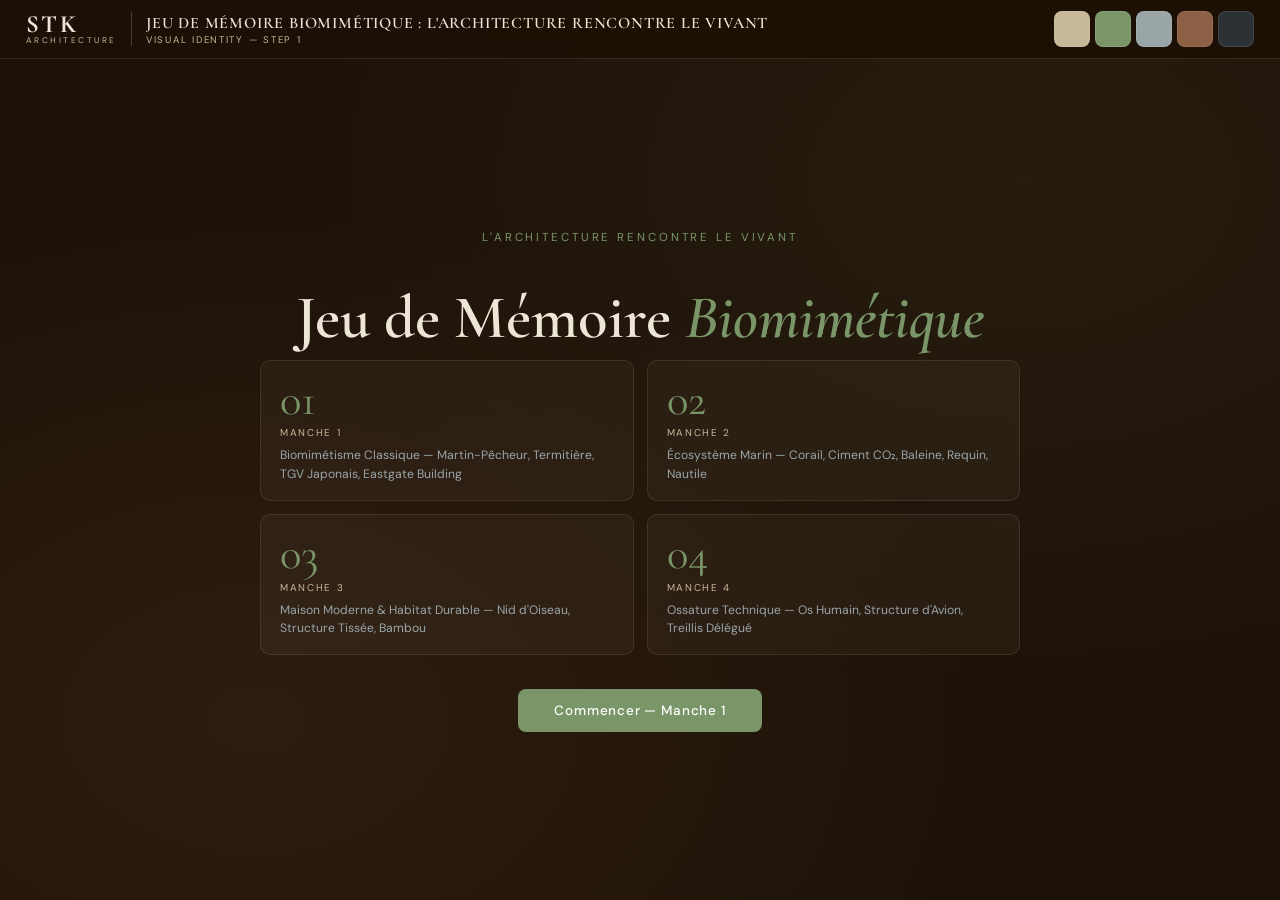
==== index.html @ 5d9cc9ec "premier visuel code du jeu" ====
<!DOCTYPE html>
<html lang="fr">
<head>
<meta charset="UTF-8">
<meta name="viewport" content="width=device-width, initial-scale=1.0">
<title>STK Architecture – Jeu de Mémoire Biomimétique</title>
<link rel="stylesheet" href="stk-style.css">
<style>
  body { display: flex; flex-direction: column; }
  #screen-home { display: flex; flex-direction: column; min-height: 100vh; align-items: center; justify-content: center; padding: 48px 24px; position: relative; background: radial-gradient(ellipse at 20% 80%, rgba(139,96,68,.14) 0%, transparent 50%), radial-gradient(ellipse at 80% 20%, rgba(122,150,104,.08) 0%, transparent 50%), #1E1208; }
  .home-content { position: relative; z-index: 1; max-width: 760px; width: 100%; text-align: center; }
  .home-content h1 { font-family: var(--font-title); font-size: clamp(2.4rem,5vw,3.8rem); font-weight: 600; color: var(--cream); line-height: 1.1; margin-bottom: 8px; }
  .home-content h1 em { color: var(--vert-mousse); font-style: italic; }
  .home-sub { font-size: .72rem; letter-spacing: .25em; text-transform: uppercase; color: var(--vert-mousse); margin-bottom: 40px; }
  .rounds-grid { display: grid; grid-template-columns: 1fr 1fr; gap: 13px; margin-bottom: 34px; text-align: left; }
  .round-card { background: rgba(200,184,154,.05); border: 1px solid rgba(200,184,154,.13); border-radius: 10px; padding: 17px 19px; cursor: pointer; transition: all .3s ease; text-decoration: none; display: block; }
  .round-card:hover { background: rgba(122,150,104,.1); border-color: rgba(122,150,104,.38); transform: translateY(-3px); box-shadow: 0 12px 32px rgba(0,0,0,.3); }
  .rc-num { font-family: var(--font-title); font-size: 2.8rem; color: var(--vert-mousse); line-height: 1; }
  .rc-title { font-size: .62rem; letter-spacing: .17em; text-transform: uppercase; color: var(--sable); margin: 4px 0 7px; }
  .rc-sub { font-size: .76rem; color: var(--gris-pierre); line-height: 1.5; }
  .home-actions { display: flex; gap: 11px; justify-content: center; flex-wrap: wrap; }
  @media(max-width:640px){ .rounds-grid{ grid-template-columns:1fr; } }
</style>
</head>
<body>

<div id="screen-home">
  <div class="game-header" style="position:fixed;top:0;left:0;right:0;">
    <div class="stk-logo">STK<span class="logo-sub">Architecture</span></div>
    <div class="logo-divider"></div>
    <div class="header-center">
      <div class="header-main-title">JEU DE MÉMOIRE BIOMIMÉTIQUE : L'ARCHITECTURE RENCONTRE LE VIVANT</div>
      <div class="header-sub-title">Visual Identity — Step 1</div>
    </div>
    <div class="header-right">
      <div class="palette-swatches">
        <div class="swatch" style="background:#C8B89A" title="Sable STK"></div>
        <div class="swatch" style="background:#7A9668" title="Vert Mousse"></div>
        <div class="swatch" style="background:#9AA5A8" title="Gris Pierre"></div>
        <div class="swatch" style="background:#8B6044" title="Terre d'Ombre"></div>
        <div class="swatch" style="background:#2C3135" title="Anthracite Profond"></div>
      </div>
    </div>
  </div>

  <div class="home-content" style="margin-top:62px;">
    <p class="home-sub">L'architecture rencontre le vivant</p>
    <h1>Jeu de Mémoire <em>Biomimétique</em></h1>

    <div class="rounds-grid">
      <a class="round-card" href="manche1.html">
        <div class="rc-num">01</div>
        <div class="rc-title">Manche 1</div>
        <div class="rc-sub">Biomimétisme Classique — Martin-Pêcheur, Termitière, TGV Japonais, Eastgate Building</div>
      </a>
      <a class="round-card" href="manche2.html">
        <div class="rc-num">02</div>
        <div class="rc-title">Manche 2</div>
        <div class="rc-sub">Écosystème Marin — Corail, Ciment CO₂, Baleine, Requin, Nautile</div>
      </a>
      <a class="round-card" href="manche3.html">
        <div class="rc-num">03</div>
        <div class="rc-title">Manche 3</div>
        <div class="rc-sub">Maison Moderne & Habitat Durable — Nid d'Oiseau, Structure Tissée, Bambou</div>
      </a>
      <a class="round-card" href="manche4.html">
        <div class="rc-num">04</div>
        <div class="rc-title">Manche 4</div>
        <div class="rc-sub">Ossature Technique — Os Humain, Structure d'Avion, Treillis Délégué</div>
      </a>
    </div>

    <div class="home-actions">
      <a href="manche1.html" class="btn-primary" style="text-decoration:none;">Commencer — Manche 1</a>
    </div>
  </div>
</div>

</body>
</html>
---- stk-style.css ----
/* ══════════════════════════════════════════════
   STK ARCHITECTURE — JEU DE MÉMOIRE BIOMIMÉTIQUE
   CSS partagé — toutes les manches
══════════════════════════════════════════════ */

@import url('https://fonts.googleapis.com/css2?family=Cormorant+Garamond:ital,wght@0,400;0,600;0,700;1,400&family=DM+Sans:wght@300;400;500;600&display=swap');

:root {
  --sable:       #C8B89A;
  --vert-mousse: #7A9668;
  --gris-pierre: #9AA5A8;
  --terre:       #8B6044;
  --anthracite:  #2C3135;
  --cream:       #EDE6D8;
  --font-title:  'Cormorant Garamond', serif;
  --font-body:   'DM Sans', sans-serif;
}

*, *::before, *::after { box-sizing: border-box; margin: 0; padding: 0; }
html { height: 100%; }
body { font-family: var(--font-body); min-height: 100vh; overflow-x: hidden; background: #1E1208; }

/* ── HEADER ── */
.game-header {
  display: flex; align-items: center; justify-content: space-between;
  padding: 11px 26px;
  background: rgba(28,16,6,.94);
  border-bottom: 1px solid rgba(200,184,154,.16);
  position: sticky; top: 0; z-index: 200;
  backdrop-filter: blur(8px);
  gap: 14px;
}
.stk-logo { font-family: var(--font-title); font-size: 1.55rem; font-weight: 700; letter-spacing: .1em; color: var(--cream); line-height: 1; flex-shrink: 0; }
.stk-logo .logo-sub { font-size: .52rem; font-family: var(--font-body); letter-spacing: .3em; color: var(--sable); font-weight: 400; display: block; text-transform: uppercase; }
.logo-divider { width: 1px; height: 34px; background: rgba(200,184,154,.28); flex-shrink: 0; }
.header-center { flex: 1; min-width: 0; }
.header-main-title { font-family: var(--font-title); font-size: 1rem; font-weight: 600; color: var(--cream); letter-spacing: .05em; white-space: nowrap; overflow: hidden; text-overflow: ellipsis; }
.header-sub-title { font-size: .6rem; letter-spacing: .18em; text-transform: uppercase; color: var(--sable); }
.header-right { display: flex; align-items: center; gap: 18px; flex-shrink: 0; }
.vi-label { font-size: .6rem; letter-spacing: .2em; text-transform: uppercase; color: rgba(200,184,154,.45); }
.round-badge { font-family: var(--font-title); font-size: 2.1rem; font-weight: 700; color: var(--vert-mousse); line-height: 1; text-align: center; }
.round-badge .rb-label { display: block; font-family: var(--font-body); font-size: .52rem; letter-spacing: .2em; text-transform: uppercase; color: var(--gris-pierre); font-weight: 400; }
.palette-swatches { display: flex; gap: 5px; align-items: center; }
.swatch { width: 36px; height: 36px; border-radius: 8px; border: 1px solid rgba(255,255,255,.1); flex-shrink: 0; }
.swatch.round { border-radius: 50%; }

/* ── GAME LAYOUT ── */
.game-body { flex: 1; display: flex; overflow: hidden; position: relative; min-height: calc(100vh - 62px); }

/* ── MAIN BOARD ── */
.main-board { flex: 1; position: relative; overflow: hidden; display: flex; flex-direction: column; }

/* Wood surfaces */
.wood-surface { position: absolute; inset: 0; z-index: 0; }

.wood-surface.r1 {
  background:
    repeating-linear-gradient(91deg, transparent 0, rgba(140,90,30,.055) 1px, transparent 2px, transparent 22px),
    repeating-linear-gradient(89deg, transparent 0, rgba(90,55,15,.075) 1px, transparent 2px, transparent 40px),
    linear-gradient(158deg, #D4AA65 0%, #A87835 25%, #C09848 55%, #926430 80%, #B88840 100%);
}
.wood-surface.r2 {
  background:
    repeating-linear-gradient(91deg, transparent 0, rgba(160,120,55,.05) 1px, transparent 2px, transparent 24px),
    repeating-linear-gradient(89deg, transparent 0, rgba(120,80,30,.06) 1px, transparent 2px, transparent 42px),
    linear-gradient(158deg, #DDB870 0%, #B08840 25%, #CCA855 55%, #A07A35 80%, #C09848 100%);
}
.wood-surface.r3 {
  background:
    repeating-linear-gradient(91deg, transparent 0, rgba(130,85,30,.06) 1px, transparent 2px, transparent 20px),
    repeating-linear-gradient(89deg, transparent 0, rgba(95,58,18,.08) 1px, transparent 2px, transparent 38px),
    linear-gradient(158deg, #C49050 0%, #985E2C 25%, #B07D3C 55%, #885820 80%, #A87535 100%);
}
.wood-surface.r4 {
  background:
    repeating-linear-gradient(91deg, transparent 0, rgba(150,110,45,.055) 1px, transparent 2px, transparent 22px),
    repeating-linear-gradient(89deg, transparent 0, rgba(100,65,20,.07) 1px, transparent 2px, transparent 40px),
    linear-gradient(158deg, #CCAA60 0%, #A58035 25%, #BA9545 55%, #957830 80%, #B09040 100%);
}

/* SVG engraving overlay */
.engraving-layer { position: absolute; inset: 0; z-index: 1; pointer-events: none; }
.engraving-layer svg { width: 100%; height: 100%; }

/* Board content */
.board-content { position: relative; z-index: 2; flex: 1; display: flex; flex-direction: column; padding: 18px 22px 22px; gap: 14px; }

/* Info bar */
.board-info-bar { display: flex; align-items: center; gap: 12px; flex-wrap: wrap; }
.board-round-tag { background: rgba(28,16,6,.65); border: 1px solid rgba(200,184,154,.22); border-radius: 5px; padding: 5px 11px; font-family: var(--font-title); font-size: .92rem; color: var(--cream); font-weight: 600; white-space: nowrap; }
.board-step-tag { background: rgba(122,150,104,.22); border: 1px solid rgba(122,150,104,.38); border-radius: 4px; padding: 3px 9px; font-size: .58rem; letter-spacing: .14em; text-transform: uppercase; color: var(--vert-mousse); }
.board-manche-title { font-size: .65rem; letter-spacing: .12em; text-transform: uppercase; color: rgba(28,16,6,.65); flex: 1; font-weight: 600; }
.board-progress { display: flex; align-items: center; gap: 7px; }
.prog-dot { width: 9px; height: 9px; border-radius: 50%; background: rgba(28,16,6,.2); border: 1px solid rgba(28,16,6,.15); transition: all .35s; }
.prog-dot.done   { background: var(--vert-mousse); border-color: var(--vert-mousse); }
.prog-dot.active { background: var(--cream); border-color: var(--cream); box-shadow: 0 0 6px rgba(237,230,216,.6); }
.timer-wrap { display: flex; align-items: center; gap: 7px; }
.timer-track { width: 88px; height: 3px; background: rgba(28,16,6,.2); border-radius: 2px; overflow: hidden; }
.timer-fill { height: 100%; background: var(--vert-mousse); border-radius: 2px; transition: width 1s linear, background .5s; }
.timer-text { font-size: .68rem; color: rgba(28,16,6,.6); min-width: 28px; text-align: right; font-weight: 500; }

/* Cards area */
.cards-area { flex: 1; display: flex; align-items: center; justify-content: center; position: relative; }

/* Connexion label */
.connexion-label {
  position: absolute; bottom: 12px; left: 50%; transform: translateX(-50%);
  font-size: .62rem; letter-spacing: .12em; text-transform: uppercase;
  color: rgba(28,16,6,.75); background: rgba(200,184,154,.55);
  border-radius: 10px; padding: 4px 12px;
  pointer-events: none; z-index: 20; white-space: nowrap;
  display: none;
}
.connexion-label.show { display: block; animation: labelPop .45s ease; }
@keyframes labelPop { from { transform: translateX(-50%) scale(.8) translateY(6px); opacity:0; } to { transform: translateX(-50%) scale(1) translateY(0); opacity:1; } }

/* Blossom */
.blossom-overlay { position: absolute; inset: 0; display: none; align-items: center; justify-content: center; pointer-events: none; z-index: 50; }
.blossom-overlay.show { display: flex; }
.blossom-burst { font-size: 3.5rem; animation: blossomBurst .9s ease-out forwards; filter: drop-shadow(0 0 14px rgba(242,167,195,.85)); }
@keyframes blossomBurst {
  0%   { transform: scale(0) rotate(-22deg); opacity: 0; }
  55%  { transform: scale(1.4) rotate(7deg); opacity: 1; }
  100% { transform: scale(0.8) rotate(0deg); opacity: 0; }
}

.branch-flower {
  position: absolute;
  font-size: 2.2rem;
  animation: flowerBloom 1.2s ease-out forwards;
  filter: drop-shadow(0 2px 8px rgba(242,167,195,.6));
  z-index: 4;
  pointer-events: none;
}
@keyframes flowerBloom {
  0%   { transform: scale(0) rotate(-45deg); opacity: 0; }
  50%  { transform: scale(1.3) rotate(5deg); opacity: 1; }
  100% { transform: scale(1) rotate(0deg); opacity: 1; }
}

/* ── CARDS GRID ── */
.cards-grid { display: grid; gap: 14px; position: relative; z-index: 5; }
.cards-grid.layout-r1 { display: block; position: absolute; inset: 0; max-width: none; width: 100%; }
.cards-grid.layout-r2 { grid-template-columns: repeat(4, 1fr); max-width: 620px; width: 100%; }
.cards-grid.layout-r3 { grid-template-columns: repeat(5, 1fr); max-width: 700px; width: 100%; }
.cards-grid.layout-r4 { grid-template-columns: repeat(5, 1fr); max-width: 700px; width: 100%; }

/* ── CARD BASE ── */
.card { cursor: pointer; position: relative; transition: transform .15s ease; }
.card:hover:not(.matched):not(.locked-card) { transform: scale(1.06); z-index: 10; }
.card.locked-card { pointer-events: none; }

.card.always-visible { display: flex; align-items: center; justify-content: center; }
.card.always-visible .card-front {
  position: relative; inset: auto;
  width: 100%; height: 100%;
  transform: none; backface-visibility: visible;
  display: flex; align-items: center; justify-content: center;
}
.card.selected .card-front {
  border-color: var(--terre) !important;
  box-shadow: 0 0 0 3px var(--terre), 0 8px 28px rgba(139,96,68,.5) !important;
  transform: scale(1.08);
}

/* ── MANCHE 1 : rectangles ── */
.card.style-r1 { height: 108px; width: 140px; perspective: 900px; position: absolute; }

.layout-r1 .card.style-r1:nth-child(1) { top: 12%; left: 10%; }
.layout-r1 .card.style-r1:nth-child(2) { top: 10%; left: 42%; }
.layout-r1 .card.style-r1:nth-child(3) { top: 12%; right: 10%; }
.layout-r1 .card.style-r1:nth-child(4) { top: 36%; left: 8%; }
.layout-r1 .card.style-r1:nth-child(5) { top: 40%; left: 40%; }
.layout-r1 .card.style-r1:nth-child(6) { top: 38%; right: 8%; }
.layout-r1 .card.style-r1:nth-child(7) { top: 62%; left: 12%; }
.layout-r1 .card.style-r1:nth-child(8) { top: 64%; right: 12%; }

.card.style-r1 .card-back {
  border-radius: 14px;
  background: radial-gradient(ellipse at 38% 32%, #E8D5A8 0%, #C8A058 38%, #9A7230 68%, #6E4E18 100%);
  border: 1px solid rgba(210,170,90,.35);
  box-shadow: inset 0 1px 4px rgba(255,225,140,.3), inset 0 -2px 6px rgba(0,0,0,.22), 0 4px 18px rgba(0,0,0,.38);
}
.card.style-r1 .card-front {
  border-radius: 14px;
  background: linear-gradient(148deg, #EDE6D8, #E2D8C5);
  border: 1.5px solid rgba(200,184,154,.55);
  flex-direction: column; gap: 5px; padding: 10px 8px;
  box-shadow: 0 6px 22px rgba(0,0,0,.42);
  width: 100%; height: 100%; position: relative; transform: none; backface-visibility: visible;
}

/* ── MANCHES 2,3,4 : galets ronds ── */
.card.style-r2, .card.style-r3, .card.style-r4 { aspect-ratio: 1; perspective: 750px; }

.card.style-r2 .card-back {
  border-radius: 50%;
  background: radial-gradient(ellipse at 36% 30%, #E8E0D0 0%, #C5BDA8 38%, #9E968A 68%, #706862 100%);
  border: 1px solid rgba(215,205,185,.25);
  box-shadow: inset 0 2px 7px rgba(255,250,240,.42), inset 2px 1px 4px rgba(255,250,240,.2), inset -2px -3px 9px rgba(0,0,0,.28), 0 5px 20px rgba(0,0,0,.42);
}
.card.style-r2 .card-front {
  border-radius: 50%;
  background: radial-gradient(ellipse at 40% 35%, #E8E2D2, #D2C8B5 50%, #B8B0A2);
  border: 2px solid rgba(200,192,172,.45);
  flex-direction: column; gap: 3px;
  box-shadow: 0 5px 22px rgba(0,0,0,.42);
  width: 100%; height: 100%; position: relative; transform: none; backface-visibility: visible;
}

.card.style-r3 .card-back {
  border-radius: 50%;
  background: radial-gradient(ellipse at 36% 30%, #EEE6D6 0%, #D5C8A8 38%, #B0A07E 68%, #887858 100%);
  border: 1px solid rgba(218,205,175,.28);
  box-shadow: inset 0 2px 7px rgba(255,248,225,.45), inset 2px 1px 4px rgba(255,248,225,.22), inset -2px -3px 9px rgba(0,0,0,.3), 0 5px 20px rgba(0,0,0,.42);
}
.card.style-r3 .card-front {
  border-radius: 50%;
  background: radial-gradient(ellipse at 40% 35%, #EEE6D6, #DCCEb8 50%, #C2B8A5);
  border: 2px solid rgba(208,196,168,.48);
  flex-direction: column; gap: 3px;
  box-shadow: 0 5px 22px rgba(0,0,0,.42);
  width: 100%; height: 100%; position: relative; transform: none; backface-visibility: visible;
}

.card.style-r4 .card-back {
  border-radius: 50%;
  background: radial-gradient(ellipse at 36% 30%, #E8E2D8 0%, #CECAB8 38%, #AAA49A 68%, #807A72 100%);
  border: 1px solid rgba(212,206,194,.25);
  box-shadow: inset 0 2px 7px rgba(255,252,245,.4), inset 2px 1px 4px rgba(255,252,245,.2), inset -2px -3px 9px rgba(0,0,0,.3), 0 5px 20px rgba(0,0,0,.44);
}
.card.style-r4 .card-front {
  border-radius: 50%;
  background: radial-gradient(ellipse at 40% 35%, #E8E2D8, #D5D0C5 50%, #BFBBB5);
  border: 2px solid rgba(204,200,190,.45);
  flex-direction: column; gap: 3px;
  box-shadow: 0 5px 22px rgba(0,0,0,.44);
  width: 100%; height: 100%; position: relative; transform: none; backface-visibility: visible;
}

/* Card content */
.card-emoji { font-size: 1.95rem; line-height: 1; pointer-events: none; }
.card-label { font-family: var(--font-title); font-size: .62rem; color: var(--anthracite); text-align: center; line-height: 1.2; letter-spacing: .03em; font-weight: 600; pointer-events: none; padding: 0 4px; }
.card.style-r2 .card-emoji, .card.style-r3 .card-emoji, .card.style-r4 .card-emoji { font-size: 1.7rem; }
.card.style-r2 .card-label, .card.style-r3 .card-label, .card.style-r4 .card-label { font-size: .53rem; }

/* Matched */
.card.matched .card-front {
  background: radial-gradient(ellipse at 40% 35%, #E6F5DC, #C8E8B5 50%, #A5D890) !important;
  border-color: var(--vert-mousse) !important;
  box-shadow: 0 0 0 2.5px var(--vert-mousse), 0 8px 30px rgba(122,150,104,.42) !important;
}
.card.matched { pointer-events: none; animation: matchBounce .55s ease; }
@keyframes matchBounce { 0%{ transform:scale(1); } 45%{ transform:scale(1.15); } 100%{ transform:scale(1); } }

/* Error */
.card.error .card-front { border-color: rgba(180,60,50,.55) !important; box-shadow: 0 0 0 2px rgba(180,60,50,.35) !important; }
.card.error { animation: errShake .5s ease; }
@keyframes errShake { 0%,100%{ transform:translateX(0); } 20%{ transform:translateX(-7px); } 40%{ transform:translateX(7px); } 60%{ transform:translateX(-4px); } 80%{ transform:translateX(4px); } }

/* ── SIDE PANEL ── */
.side-panel { width: 285px; flex-shrink: 0; display: flex; flex-direction: column; gap: 14px; padding: 18px 16px; background: rgba(18,10,4,.84); border-left: 1px solid rgba(200,184,154,.13); overflow-y: auto; }
.ext-label { font-size: .55rem; letter-spacing: .18em; text-transform: uppercase; color: rgba(200,184,154,.42); text-align: right; margin-bottom: -2px; }
.panel-label { font-size: .58rem; letter-spacing: .19em; text-transform: uppercase; color: rgba(200,184,154,.42); margin-bottom: 7px; }
.score-big { background: rgba(122,150,104,.09); border: 1px solid rgba(122,150,104,.2); border-radius: 8px; padding: 11px 13px; text-align: center; margin-bottom: 7px; }
.score-num { font-family: var(--font-title); font-size: 2.8rem; color: var(--vert-mousse); line-height: 1; }
.score-lbl { font-size: .58rem; color: var(--gris-pierre); letter-spacing: .14em; text-transform: uppercase; }
.stats-row { display: flex; gap: 7px; }
.stat-pill { flex: 1; background: rgba(200,184,154,.04); border: 1px solid rgba(200,184,154,.11); border-radius: 7px; padding: 9px 6px; text-align: center; }
.stat-n { font-family: var(--font-title); font-size: 1.5rem; color: var(--cream); }
.stat-l { font-size: .56rem; color: var(--gris-pierre); letter-spacing: .11em; text-transform: uppercase; }

/* Edu panel */
.edu-panel { background: rgba(200,184,154,.055); border: 1px solid rgba(200,184,154,.14); border-radius: 10px; padding: 13px; flex: 1; min-height: 170px; }
.edu-images { display: flex; gap: 7px; margin-bottom: 9px; }
.edu-img-box { width: 72px; height: 72px; border-radius: 9px; background: rgba(200,184,154,.11); border: 1px solid rgba(200,184,154,.18); display: flex; align-items: center; justify-content: center; font-size: 2.1rem; flex-shrink: 0; }
.edu-pair-name { font-family: var(--font-title); font-size: .88rem; font-weight: 600; color: var(--cream); margin-bottom: 5px; line-height: 1.2; }
.edu-dash { font-size: .7rem; color: var(--gris-pierre); line-height: 1.55; }
.edu-empty { font-size: .72rem; color: rgba(200,184,154,.32); font-style: italic; text-align: center; padding: 22px 8px; line-height: 1.5; }
.panel-edu-label { font-size: .55rem; letter-spacing: .17em; text-transform: uppercase; color: rgba(200,184,154,.4); text-align: center; margin-top: 3px; }
.side-actions { margin-top: auto; display: flex; flex-direction: column; gap: 7px; }

/* Buttons */
.btn-primary { background: var(--vert-mousse); color: #fff; border: none; border-radius: 8px; padding: 13px 36px; font-family: var(--font-body); font-size: .84rem; font-weight: 500; letter-spacing: .06em; cursor: pointer; transition: all .25s; }
.btn-primary:hover { background: #8aaa78; transform: scale(1.03); }
.btn-secondary { background: transparent; color: var(--sable); border: 1px solid rgba(200,184,154,.26); border-radius: 8px; padding: 11px 26px; font-family: var(--font-body); font-size: .8rem; letter-spacing: .06em; cursor: pointer; transition: all .25s; }
.btn-secondary:hover { border-color: var(--sable); color: var(--cream); }

/* ── OVERLAY ── */
.overlay { position: fixed; inset: 0; z-index: 300; background: rgba(8,4,2,.76); backdrop-filter: blur(8px); display: none; align-items: center; justify-content: center; }
.overlay.show { display: flex; }
.overlay-card { background: linear-gradient(155deg, #2C1C0A, #1A1008); border: 1px solid rgba(200,184,154,.19); border-radius: 18px; padding: 42px 50px; text-align: center; max-width: 455px; width: 90%; box-shadow: 0 32px 80px rgba(0,0,0,.66); animation: ovSlideUp .4s ease; }
@keyframes ovSlideUp { from { transform: translateY(36px); opacity:0; } to { transform: translateY(0); opacity:1; } }
.ov-title { font-family: var(--font-title); font-size: 2rem; font-weight: 600; color: var(--cream); margin-bottom: 4px; }
.ov-sub { font-size: .62rem; letter-spacing: .22em; text-transform: uppercase; color: var(--vert-mousse); margin-bottom: 26px; }
.ov-stats { display: flex; gap: 22px; justify-content: center; margin-bottom: 26px; }
.ov-stat .n { font-family: var(--font-title); font-size: 2.5rem; color: var(--cream); }
.ov-stat .l { font-size: .58rem; color: var(--gris-pierre); letter-spacing: .14em; text-transform: uppercase; }
.ov-buttons { display: flex; gap: 10px; justify-content: center; flex-wrap: wrap; }

/* Confetti */
.confetti-piece { position: fixed; width: 9px; height: 9px; pointer-events: none; z-index: 400; border-radius: 2px; animation: confettiFall 1.6s ease-out forwards; }
@keyframes confettiFall { 0%{ opacity:1; transform:translateY(0) rotate(0deg) scale(1); } 100%{ opacity:0; transform:translateY(320px) rotate(740deg) scale(.5); } }

/* Nav manche links */
.manche-nav { display: flex; gap: 8px; align-items: center; flex-wrap: wrap; }
.manche-nav a { font-size: .6rem; letter-spacing: .14em; text-transform: uppercase; color: rgba(200,184,154,.45); text-decoration: none; padding: 3px 8px; border: 1px solid rgba(200,184,154,.15); border-radius: 4px; transition: all .2s; }
.manche-nav a:hover, .manche-nav a.current { color: var(--vert-mousse); border-color: rgba(122,150,104,.4); }

/* Responsive */
@media(max-width:960px){ .side-panel{display:none;} .cards-grid.layout-r3,.cards-grid.layout-r4{grid-template-columns:repeat(4,1fr);} }
@media(max-width:640px){ .cards-grid.layout-r2{grid-template-columns:repeat(3,1fr);} .cards-grid.layout-r3,.cards-grid.layout-r4{grid-template-columns:repeat(3,1fr);} }
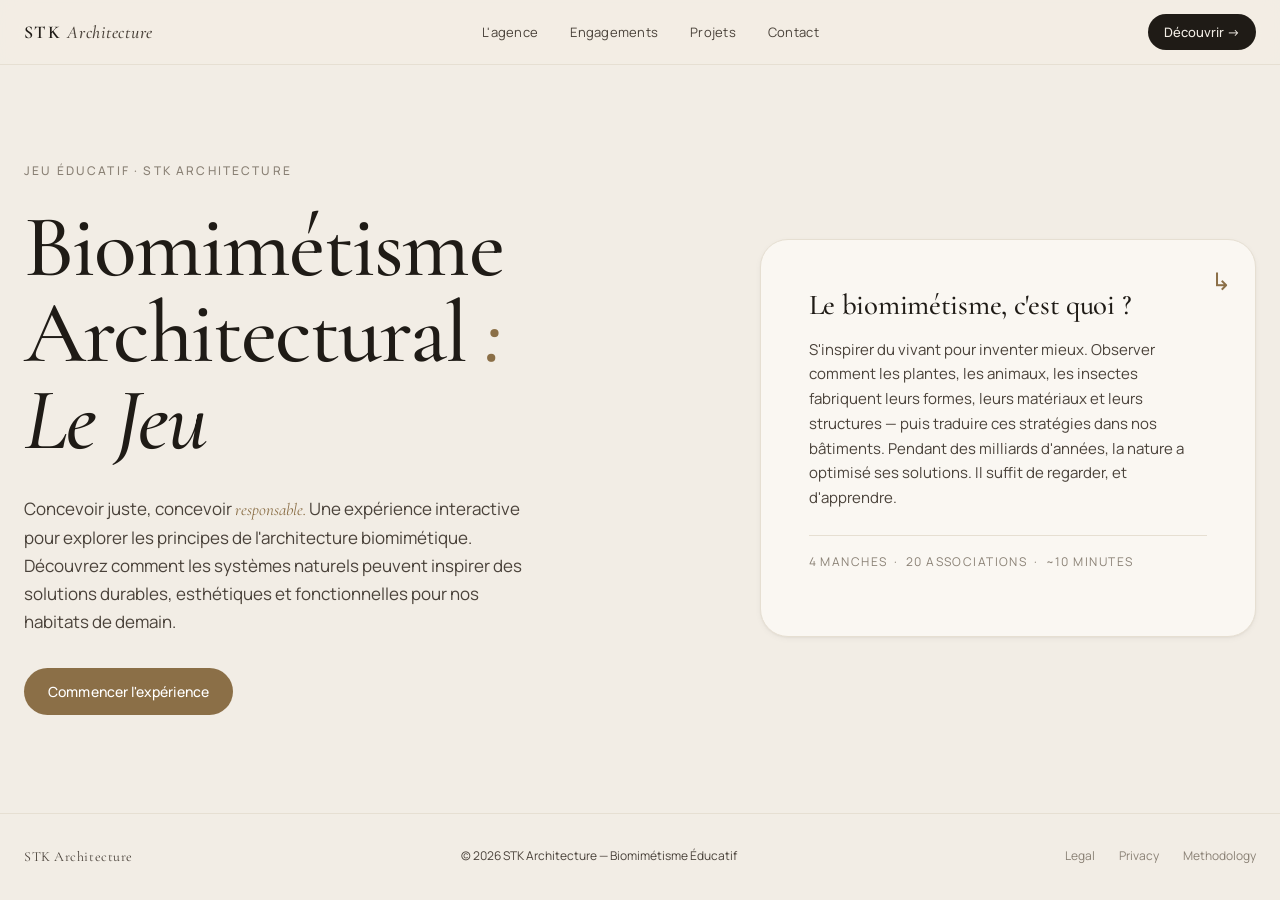
==== commit 5f66606a: "Maquette à personaliser en place" ====
--- a/index.html
+++ b/index.html
@@ -1,80 +1,258 @@
 <!DOCTYPE html>
 <html lang="fr">
 <head>
-<meta charset="UTF-8">
-<meta name="viewport" content="width=device-width, initial-scale=1.0">
-<title>STK Architecture – Jeu de Mémoire Biomimétique</title>
-<link rel="stylesheet" href="stk-style.css">
-<style>
-  body { display: flex; flex-direction: column; }
-  #screen-home { display: flex; flex-direction: column; min-height: 100vh; align-items: center; justify-content: center; padding: 48px 24px; position: relative; background: radial-gradient(ellipse at 20% 80%, rgba(139,96,68,.14) 0%, transparent 50%), radial-gradient(ellipse at 80% 20%, rgba(122,150,104,.08) 0%, transparent 50%), #1E1208; }
-  .home-content { position: relative; z-index: 1; max-width: 760px; width: 100%; text-align: center; }
-  .home-content h1 { font-family: var(--font-title); font-size: clamp(2.4rem,5vw,3.8rem); font-weight: 600; color: var(--cream); line-height: 1.1; margin-bottom: 8px; }
-  .home-content h1 em { color: var(--vert-mousse); font-style: italic; }
-  .home-sub { font-size: .72rem; letter-spacing: .25em; text-transform: uppercase; color: var(--vert-mousse); margin-bottom: 40px; }
-  .rounds-grid { display: grid; grid-template-columns: 1fr 1fr; gap: 13px; margin-bottom: 34px; text-align: left; }
-  .round-card { background: rgba(200,184,154,.05); border: 1px solid rgba(200,184,154,.13); border-radius: 10px; padding: 17px 19px; cursor: pointer; transition: all .3s ease; text-decoration: none; display: block; }
-  .round-card:hover { background: rgba(122,150,104,.1); border-color: rgba(122,150,104,.38); transform: translateY(-3px); box-shadow: 0 12px 32px rgba(0,0,0,.3); }
-  .rc-num { font-family: var(--font-title); font-size: 2.8rem; color: var(--vert-mousse); line-height: 1; }
-  .rc-title { font-size: .62rem; letter-spacing: .17em; text-transform: uppercase; color: var(--sable); margin: 4px 0 7px; }
-  .rc-sub { font-size: .76rem; color: var(--gris-pierre); line-height: 1.5; }
-  .home-actions { display: flex; gap: 11px; justify-content: center; flex-wrap: wrap; }
-  @media(max-width:640px){ .rounds-grid{ grid-template-columns:1fr; } }
-</style>
+  <meta charset="UTF-8" />
+  <meta name="viewport" content="width=device-width, initial-scale=1.0" />
+  <meta name="description" content="STK Architecture — Biomimétisme Architectural : Le Jeu. Un jeu d'association pédagogique entre formes vivantes et structures bâties." />
+  <title>STK Architecture — Biomimétisme : Le Jeu</title>
+
+  <!-- Typographies : Cormorant Garamond (serif italique pour titres) + Manrope (sans-serif corps) -->
+  <link rel="preconnect" href="https://fonts.googleapis.com" />
+  <link rel="preconnect" href="https://fonts.gstatic.com" crossorigin />
+  <link
+    href="https://fonts.googleapis.com/css2?family=Cormorant+Garamond:ital,wght@0,400;0,500;0,600;1,400;1,500;1,600&family=Manrope:wght@300;400;500;600;700&display=swap"
+    rel="stylesheet"
+  />
+
+  <link rel="stylesheet" href="style.css" />
 </head>
 <body>
 
-<div id="screen-home">
-  <div class="game-header" style="position:fixed;top:0;left:0;right:0;">
-    <div class="stk-logo">STK<span class="logo-sub">Architecture</span></div>
-    <div class="logo-divider"></div>
-    <div class="header-center">
-      <div class="header-main-title">JEU DE MÉMOIRE BIOMIMÉTIQUE : L'ARCHITECTURE RENCONTRE LE VIVANT</div>
-      <div class="header-sub-title">Visual Identity — Step 1</div>
+  <!-- ========== EN-TÊTE ========== -->
+  <header class="site-header" role="banner">
+    <div class="site-header__inner">
+      <a href="#" class="site-header__logo" aria-label="STK Architecture - Accueil">
+        <span class="logo-mark">STK</span>
+        <span class="logo-word">Architecture</span>
+      </a>
+      <nav class="site-header__nav" aria-label="Navigation principale">
+        <a href="#">L'agence</a>
+        <a href="#">Engagements</a>
+        <a href="#">Projets</a>
+        <a href="#">Contact</a>
+      </nav>
+      <a href="#" class="site-header__cta">Découvrir →</a>
     </div>
-    <div class="header-right">
-      <div class="palette-swatches">
-        <div class="swatch" style="background:#C8B89A" title="Sable STK"></div>
-        <div class="swatch" style="background:#7A9668" title="Vert Mousse"></div>
-        <div class="swatch" style="background:#9AA5A8" title="Gris Pierre"></div>
-        <div class="swatch" style="background:#8B6044" title="Terre d'Ombre"></div>
-        <div class="swatch" style="background:#2C3135" title="Anthracite Profond"></div>
+  </header>
+
+  <!-- ========== LANDING ========== -->
+  <main id="view-landing" class="view view--landing" aria-labelledby="landing-title">
+    <div class="landing">
+      <div class="landing__text">
+        <p class="landing__eyebrow">Jeu éducatif · STK Architecture</p>
+        <h1 id="landing-title" class="landing__title">
+          Biomimétisme<br />
+          Architectural <span class="landing__title-em">:</span><br />
+          <em>Le Jeu</em>
+        </h1>
+        <p class="landing__lede">
+          Concevoir juste, concevoir <em>responsable.</em>
+          Une expérience interactive pour explorer les principes
+          de l'architecture biomimétique. Découvrez comment les
+          systèmes naturels peuvent inspirer des solutions durables,
+          esthétiques et fonctionnelles pour nos habitats de demain.
+        </p>
+        <button type="button" class="btn btn--primary" id="btn-start">
+          Commencer l'expérience
+        </button>
       </div>
+
+      <aside class="landing__card" aria-labelledby="landing-card-title">
+        <span class="landing__card-mark">↳</span>
+        <h2 id="landing-card-title" class="landing__card-title">
+          Le biomimétisme, c'est quoi&nbsp;?
+        </h2>
+        <p>
+          S'inspirer du vivant pour inventer mieux. Observer comment
+          les plantes, les animaux, les insectes fabriquent leurs
+          formes, leurs matériaux et leurs structures — puis traduire
+          ces stratégies dans nos bâtiments. Pendant des milliards
+          d'années, la nature a optimisé ses solutions. Il suffit de
+          regarder, et d'apprendre.
+        </p>
+        <p class="landing__card-meta">
+          4 manches &nbsp;·&nbsp; 20 associations &nbsp;·&nbsp; ~10 minutes
+        </p>
+      </aside>
     </div>
-  </div>
-
-  <div class="home-content" style="margin-top:62px;">
-    <p class="home-sub">L'architecture rencontre le vivant</p>
-    <h1>Jeu de Mémoire <em>Biomimétique</em></h1>
-
-    <div class="rounds-grid">
-      <a class="round-card" href="manche1.html">
-        <div class="rc-num">01</div>
-        <div class="rc-title">Manche 1</div>
-        <div class="rc-sub">Biomimétisme Classique — Martin-Pêcheur, Termitière, TGV Japonais, Eastgate Building</div>
-      </a>
-      <a class="round-card" href="manche2.html">
-        <div class="rc-num">02</div>
-        <div class="rc-title">Manche 2</div>
-        <div class="rc-sub">Écosystème Marin — Corail, Ciment CO₂, Baleine, Requin, Nautile</div>
-      </a>
-      <a class="round-card" href="manche3.html">
-        <div class="rc-num">03</div>
-        <div class="rc-title">Manche 3</div>
-        <div class="rc-sub">Maison Moderne & Habitat Durable — Nid d'Oiseau, Structure Tissée, Bambou</div>
-      </a>
-      <a class="round-card" href="manche4.html">
-        <div class="rc-num">04</div>
-        <div class="rc-title">Manche 4</div>
-        <div class="rc-sub">Ossature Technique — Os Humain, Structure d'Avion, Treillis Délégué</div>
-      </a>
+  </main>
+
+  <!-- ========== JEU ========== -->
+  <main id="view-game" class="view view--game" hidden aria-labelledby="game-title">
+
+    <div class="game">
+      <header class="game__header">
+        <div class="game__header-left">
+          <p class="game__phase" id="game-phase">Manche 1 / 4</p>
+          <h2 id="game-title" class="game__title">
+            <span id="game-round-title">Association Biologique</span>
+          </h2>
+          <p class="game__subtitle" id="game-round-subtitle"></p>
+        </div>
+        <div class="game__header-right">
+          <div class="game__progress" aria-live="polite">
+            <span class="game__progress-label">Paires trouvées</span>
+            <span class="game__progress-count">
+              <span id="game-found">0</span>
+              <span class="game__progress-sep">/</span>
+              <span id="game-total">5</span>
+            </span>
+          </div>
+        </div>
+      </header>
+
+      <section class="game__board" aria-label="Plateau de jeu">
+        <div class="board" id="board" role="grid" aria-label="Grille de cartes à associer">
+          <!-- Les cartes sont injectées par script.js -->
+        </div>
+      </section>
+
+      <footer class="game__footer">
+        <button type="button" class="btn btn--ghost btn--small" id="btn-quit">
+          Quitter la session
+        </button>
+        <p class="game__legend">
+          <span class="legend-dot legend-dot--bio"></span> Biologie
+          <span class="legend-sep">·</span>
+          <span class="legend-dot legend-dot--archi"></span> Architecture
+        </p>
+      </footer>
     </div>
-
-    <div class="home-actions">
-      <a href="manche1.html" class="btn-primary" style="text-decoration:none;">Commencer — Manche 1</a>
-    </div>
-  </div>
-</div>
-
+  </main>
+
+  <!-- ========== TOAST INDICE ========== -->
+  <div
+    class="hint-toast"
+    id="hint-toast"
+    role="status"
+    aria-live="polite"
+    hidden
+  >
+    <span class="hint-toast__icon">✦</span>
+    <span class="hint-toast__text" id="hint-toast-text"></span>
+  </div>
+
+  <!-- ========== MODALE : PAIRE TROUVÉE ========== -->
+  <div
+    class="modal"
+    id="modal-pair"
+    role="dialog"
+    aria-modal="true"
+    aria-labelledby="modal-pair-title"
+    hidden
+  >
+    <div class="modal__backdrop" data-close-modal="modal-pair"></div>
+    <article class="modal__panel modal__panel--pair">
+      <header class="modal__header">
+        <p class="modal__eyebrow">Association réussie</p>
+        <h3 class="modal__title" id="modal-pair-title">—</h3>
+      </header>
+
+      <div class="modal__pair-visuals">
+        <figure class="modal__visual modal__visual--bio">
+          <div class="modal__visual-image" id="modal-pair-bio-image" aria-hidden="true"></div>
+          <figcaption>
+            <span class="modal__visual-label">Biologie</span>
+            <span class="modal__visual-name" id="modal-pair-bio-name">—</span>
+          </figcaption>
+        </figure>
+        <div class="modal__visual-link" aria-hidden="true">
+          <span>↔</span>
+        </div>
+        <figure class="modal__visual modal__visual--archi">
+          <div class="modal__visual-image" id="modal-pair-archi-image" aria-hidden="true"></div>
+          <figcaption>
+            <span class="modal__visual-label">Architecture</span>
+            <span class="modal__visual-name" id="modal-pair-archi-name">—</span>
+          </figcaption>
+        </figure>
+      </div>
+
+      <p class="modal__body" id="modal-pair-text">—</p>
+
+      <footer class="modal__footer">
+        <button type="button" class="btn btn--primary" id="modal-pair-continue">
+          Continuer →
+        </button>
+      </footer>
+    </article>
+  </div>
+
+  <!-- ========== MODALE : FIN DE MANCHE ========== -->
+  <div
+    class="modal"
+    id="modal-round"
+    role="dialog"
+    aria-modal="true"
+    aria-labelledby="modal-round-title"
+    hidden
+  >
+    <div class="modal__backdrop"></div>
+    <article class="modal__panel modal__panel--round">
+      <p class="modal__eyebrow">Manche complétée</p>
+      <h3 class="modal__title" id="modal-round-title">—</h3>
+      <p class="modal__body" id="modal-round-text">
+        Cinq associations trouvées. Vous progressez dans la lecture
+        des stratégies du vivant.
+      </p>
+      <div class="modal__progress" aria-hidden="true">
+        <div class="modal__progress-bar">
+          <div class="modal__progress-fill" id="modal-round-fill"></div>
+        </div>
+        <span id="modal-round-percent">0%</span>
+      </div>
+      <footer class="modal__footer">
+        <button type="button" class="btn btn--primary" id="modal-round-continue">
+          Manche suivante →
+        </button>
+      </footer>
+    </article>
+  </div>
+
+  <!-- ========== MODALE : FIN DE JEU ========== -->
+  <div
+    class="modal"
+    id="modal-end"
+    role="dialog"
+    aria-modal="true"
+    aria-labelledby="modal-end-title"
+    hidden
+  >
+    <div class="modal__backdrop"></div>
+    <article class="modal__panel modal__panel--end">
+      <p class="modal__eyebrow">Session complète</p>
+      <h3 class="modal__title" id="modal-end-title">
+        <em>Masterful Connections</em>
+      </h3>
+      <p class="modal__body">
+        Vingt liens biomimétiques décryptés. Vous avez exploré
+        comment la nature innove depuis des milliards d'années.
+        Chez STK, nous intégrons cette sagesse millénaire pour
+        concevoir des espaces justes, résilients et profondément
+        liés à leur territoire.
+      </p>
+      <footer class="modal__footer modal__footer--split">
+        <button type="button" class="btn btn--ghost" id="modal-end-restart">
+          Rejouer
+        </button>
+        <button type="button" class="btn btn--primary" id="modal-end-close">
+          Revenir à l'accueil
+        </button>
+      </footer>
+    </article>
+  </div>
+
+  <!-- ========== PIED DE PAGE ========== -->
+  <footer class="site-footer">
+    <p class="site-footer__brand">STK Architecture</p>
+    <p class="site-footer__copy">© 2026 STK Architecture — Biomimétisme Éducatif</p>
+    <nav class="site-footer__nav" aria-label="Liens secondaires">
+      <a href="#">Legal</a>
+      <a href="#">Privacy</a>
+      <a href="#">Methodology</a>
+    </nav>
+  </footer>
+
+  <script src="script.js" defer></script>
 </body>
 </html>
--- a/style.css
+++ b/style.css
@@ -0,0 +1,1101 @@
+/* =============================================================
+   STK Architecture — Biomimétisme : Le Jeu
+   Feuille de style principale
+   ============================================================= */
+
+/* -------------------------------------------------------------
+   1. RESET & BASE
+   ------------------------------------------------------------- */
+*,
+*::before,
+*::after {
+  box-sizing: border-box;
+  margin: 0;
+  padding: 0;
+}
+
+html {
+  -webkit-text-size-adjust: 100%;
+  -moz-text-size-adjust: 100%;
+  text-size-adjust: 100%;
+  scroll-behavior: smooth;
+}
+
+body {
+  font-family: var(--font-sans);
+  font-size: 16px;
+  line-height: 1.6;
+  color: var(--color-ink);
+  background-color: var(--color-bg);
+  -webkit-font-smoothing: antialiased;
+  -moz-osx-font-smoothing: grayscale;
+  min-height: 100vh;
+  min-height: 100dvh;
+  display: flex;
+  flex-direction: column;
+  overflow-x: hidden;
+}
+
+img,
+picture,
+svg {
+  display: block;
+  max-width: 100%;
+}
+
+button {
+  font-family: inherit;
+  font-size: inherit;
+  color: inherit;
+  background: none;
+  border: none;
+  cursor: pointer;
+}
+
+a {
+  color: inherit;
+  text-decoration: none;
+}
+
+[hidden] {
+  display: none !important;
+}
+
+/* -------------------------------------------------------------
+   2. DESIGN TOKENS
+   ------------------------------------------------------------- */
+:root {
+  /* Couleurs — palette sable / terre / encre */
+  --color-bg: #f2ede5;
+  --color-bg-soft: #ebe4d8;
+  --color-surface: #faf7f2;
+  --color-surface-elev: #ffffff;
+  --color-ink: #1f1b16;
+  --color-ink-soft: #4a423a;
+  --color-ink-mute: #8a8175;
+  --color-line: #d9d1c2;
+  --color-line-soft: #e6dfd2;
+  --color-accent: #8b6f47;
+  --color-accent-deep: #6b552e;
+  --color-success: #7a8b6c;
+  --color-success-soft: #e5ead8;
+  --color-error: #a85d3e;
+  --color-error-soft: #f1d8ce;
+  --color-bio: #6b8a6e;
+  --color-archi: #8b6f47;
+
+  /* Typographies */
+  --font-serif: "Cormorant Garamond", "Garamond", "Georgia", serif;
+  --font-sans: "Manrope", "Helvetica Neue", "Helvetica", "Arial", sans-serif;
+
+  /* Espacements */
+  --space-1: 4px;
+  --space-2: 8px;
+  --space-3: 12px;
+  --space-4: 16px;
+  --space-5: 24px;
+  --space-6: 32px;
+  --space-7: 48px;
+  --space-8: 64px;
+  --space-9: 96px;
+
+  /* Rayons */
+  --radius-sm: 6px;
+  --radius-md: 12px;
+  --radius-lg: 20px;
+  --radius-xl: 28px;
+
+  /* Ombres */
+  --shadow-sm: 0 1px 2px rgba(31, 27, 22, 0.04),
+               0 2px 6px rgba(31, 27, 22, 0.04);
+  --shadow-md: 0 4px 12px rgba(31, 27, 22, 0.06),
+               0 12px 32px rgba(31, 27, 22, 0.06);
+  --shadow-lg: 0 12px 32px rgba(31, 27, 22, 0.10),
+               0 32px 80px rgba(31, 27, 22, 0.14);
+
+  /* Easing — courbes d'animation soignées (style Apple) */
+  --ease-out-quart: cubic-bezier(0.25, 1, 0.5, 1);
+  --ease-out-quint: cubic-bezier(0.22, 1, 0.36, 1);
+  --ease-in-out-soft: cubic-bezier(0.65, 0, 0.35, 1);
+  --ease-spring: cubic-bezier(0.34, 1.56, 0.64, 1);
+
+  /* Durées */
+  --dur-fast: 180ms;
+  --dur-med: 320ms;
+  --dur-slow: 560ms;
+  --dur-xslow: 900ms;
+
+  /* Layout */
+  --header-h: 64px;
+  --container-max: 1320px;
+}
+
+/* -------------------------------------------------------------
+   3. TYPOGRAPHIE
+   ------------------------------------------------------------- */
+h1,
+h2,
+h3,
+h4 {
+  font-family: var(--font-serif);
+  font-weight: 500;
+  line-height: 1.1;
+  letter-spacing: -0.01em;
+  color: var(--color-ink);
+}
+
+em {
+  font-style: italic;
+  font-family: var(--font-serif);
+}
+
+p {
+  color: var(--color-ink-soft);
+}
+
+/* -------------------------------------------------------------
+   4. HEADER
+   ------------------------------------------------------------- */
+.site-header {
+  position: sticky;
+  top: 0;
+  z-index: 50;
+  background-color: rgba(242, 237, 229, 0.78);
+  backdrop-filter: saturate(150%) blur(14px);
+  -webkit-backdrop-filter: saturate(150%) blur(14px);
+  border-bottom: 1px solid var(--color-line-soft);
+}
+
+.site-header__inner {
+  max-width: var(--container-max);
+  margin: 0 auto;
+  padding: 0 var(--space-5);
+  height: var(--header-h);
+  display: flex;
+  align-items: center;
+  justify-content: space-between;
+  gap: var(--space-5);
+}
+
+.site-header__logo {
+  display: inline-flex;
+  align-items: baseline;
+  gap: 6px;
+  font-family: var(--font-serif);
+  font-size: 18px;
+  font-weight: 500;
+  letter-spacing: 0.04em;
+  color: var(--color-ink);
+}
+
+.logo-mark {
+  font-weight: 600;
+  letter-spacing: 0.08em;
+}
+
+.logo-word {
+  font-style: italic;
+  color: var(--color-ink-soft);
+}
+
+.site-header__nav {
+  display: none;
+  gap: var(--space-6);
+  font-size: 13px;
+  letter-spacing: 0.02em;
+  color: var(--color-ink-soft);
+}
+
+.site-header__nav a {
+  position: relative;
+  transition: color var(--dur-fast) var(--ease-out-quart);
+}
+
+.site-header__nav a::after {
+  content: "";
+  position: absolute;
+  left: 0;
+  bottom: -6px;
+  width: 100%;
+  height: 1px;
+  background-color: var(--color-ink);
+  transform: scaleX(0);
+  transform-origin: left;
+  transition: transform var(--dur-med) var(--ease-out-quart);
+}
+
+.site-header__nav a:hover {
+  color: var(--color-ink);
+}
+
+.site-header__nav a:hover::after {
+  transform: scaleX(1);
+}
+
+.site-header__cta {
+  display: inline-flex;
+  align-items: center;
+  gap: 6px;
+  padding: 8px 16px;
+  font-size: 13px;
+  font-weight: 500;
+  border-radius: 999px;
+  background-color: var(--color-ink);
+  color: var(--color-bg);
+  transition: transform var(--dur-fast) var(--ease-out-quart),
+              background-color var(--dur-fast) var(--ease-out-quart);
+}
+
+.site-header__cta:hover {
+  background-color: var(--color-accent-deep);
+  transform: translateY(-1px);
+}
+
+@media (min-width: 880px) {
+  .site-header__nav {
+    display: inline-flex;
+  }
+}
+
+/* -------------------------------------------------------------
+   5. BOUTONS
+   ------------------------------------------------------------- */
+.btn {
+  display: inline-flex;
+  align-items: center;
+  justify-content: center;
+  gap: 8px;
+  padding: 14px 24px;
+  font-size: 14px;
+  font-weight: 500;
+  letter-spacing: 0.01em;
+  border-radius: 999px;
+  cursor: pointer;
+  user-select: none;
+  white-space: nowrap;
+  transition:
+    transform var(--dur-fast) var(--ease-out-quart),
+    background-color var(--dur-fast) var(--ease-out-quart),
+    color var(--dur-fast) var(--ease-out-quart),
+    box-shadow var(--dur-fast) var(--ease-out-quart);
+}
+
+.btn:active {
+  transform: translateY(1px) scale(0.99);
+}
+
+.btn--primary {
+  background-color: var(--color-accent);
+  color: #fff;
+}
+
+.btn--primary:hover {
+  background-color: var(--color-accent-deep);
+  box-shadow: 0 6px 18px rgba(107, 85, 46, 0.25);
+}
+
+.btn--ghost {
+  background-color: transparent;
+  color: var(--color-ink-soft);
+  border: 1px solid var(--color-line);
+}
+
+.btn--ghost:hover {
+  border-color: var(--color-ink);
+  color: var(--color-ink);
+}
+
+.btn--small {
+  padding: 10px 16px;
+  font-size: 13px;
+}
+
+/* -------------------------------------------------------------
+   6. LANDING
+   ------------------------------------------------------------- */
+.view {
+  flex: 1;
+}
+
+.view--landing {
+  padding: var(--space-7) var(--space-5) var(--space-9);
+}
+
+.landing {
+  max-width: var(--container-max);
+  margin: 0 auto;
+  display: grid;
+  grid-template-columns: 1fr;
+  gap: var(--space-7);
+  align-items: center;
+}
+
+@media (min-width: 880px) {
+  .landing {
+    grid-template-columns: 1.15fr 0.85fr;
+    gap: var(--space-8);
+    padding-top: var(--space-7);
+  }
+}
+
+.landing__eyebrow {
+  font-size: 12px;
+  font-weight: 500;
+  letter-spacing: 0.18em;
+  text-transform: uppercase;
+  color: var(--color-ink-mute);
+  margin-bottom: var(--space-5);
+  animation: fadeUp var(--dur-slow) var(--ease-out-quint) both;
+}
+
+.landing__title {
+  font-size: clamp(2.5rem, 7vw, 5.5rem);
+  font-weight: 500;
+  line-height: 0.98;
+  letter-spacing: -0.02em;
+  margin-bottom: var(--space-6);
+  color: var(--color-ink);
+  animation: fadeUp var(--dur-slow) var(--ease-out-quint) 80ms both;
+}
+
+.landing__title em {
+  font-style: italic;
+  font-weight: 500;
+}
+
+.landing__title-em {
+  font-style: italic;
+  color: var(--color-accent);
+}
+
+.landing__lede {
+  font-size: clamp(15px, 1.5vw, 17px);
+  line-height: 1.65;
+  color: var(--color-ink-soft);
+  max-width: 52ch;
+  margin-bottom: var(--space-6);
+  animation: fadeUp var(--dur-slow) var(--ease-out-quint) 160ms both;
+}
+
+.landing__lede em {
+  color: var(--color-accent);
+  font-style: italic;
+}
+
+#btn-start {
+  animation: fadeUp var(--dur-slow) var(--ease-out-quint) 240ms both;
+}
+
+.landing__card {
+  position: relative;
+  background-color: var(--color-surface);
+  border: 1px solid var(--color-line-soft);
+  border-radius: var(--radius-xl);
+  padding: var(--space-7);
+  box-shadow: var(--shadow-sm);
+  animation: fadeUp var(--dur-slow) var(--ease-out-quint) 320ms both;
+}
+
+.landing__card-mark {
+  position: absolute;
+  top: var(--space-5);
+  right: var(--space-5);
+  font-size: 24px;
+  color: var(--color-accent);
+  font-family: var(--font-serif);
+}
+
+.landing__card-title {
+  font-size: 1.8rem;
+  line-height: 1.15;
+  margin-bottom: var(--space-4);
+  color: var(--color-ink);
+}
+
+.landing__card p {
+  font-size: 15px;
+  line-height: 1.65;
+  margin-bottom: var(--space-4);
+  color: var(--color-ink-soft);
+}
+
+.landing__card-meta {
+  font-size: 12px !important;
+  letter-spacing: 0.12em;
+  text-transform: uppercase;
+  color: var(--color-ink-mute) !important;
+  margin-top: var(--space-5);
+  padding-top: var(--space-4);
+  border-top: 1px solid var(--color-line-soft);
+}
+
+/* -------------------------------------------------------------
+   7. JEU — En-tête
+   ------------------------------------------------------------- */
+.view--game {
+  padding: var(--space-5) var(--space-4) var(--space-7);
+}
+
+.game {
+  max-width: var(--container-max);
+  margin: 0 auto;
+}
+
+.game__header {
+  display: flex;
+  flex-direction: column;
+  gap: var(--space-3);
+  margin-bottom: var(--space-6);
+  padding-bottom: var(--space-5);
+  border-bottom: 1px solid var(--color-line-soft);
+  animation: fadeUp var(--dur-med) var(--ease-out-quint) both;
+}
+
+@media (min-width: 720px) {
+  .game__header {
+    flex-direction: row;
+    align-items: flex-end;
+    justify-content: space-between;
+    gap: var(--space-5);
+  }
+}
+
+.game__phase {
+  font-size: 11px;
+  letter-spacing: 0.18em;
+  text-transform: uppercase;
+  color: var(--color-ink-mute);
+  margin-bottom: var(--space-2);
+}
+
+.game__title {
+  font-size: clamp(1.75rem, 3.5vw, 2.5rem);
+  font-weight: 500;
+  line-height: 1.1;
+  margin-bottom: var(--space-2);
+}
+
+.game__subtitle {
+  font-size: 14px;
+  color: var(--color-ink-soft);
+  font-style: italic;
+  font-family: var(--font-serif);
+}
+
+.game__progress {
+  display: inline-flex;
+  align-items: center;
+  gap: var(--space-3);
+  padding: 10px 18px;
+  background-color: var(--color-surface);
+  border: 1px solid var(--color-line-soft);
+  border-radius: 999px;
+}
+
+.game__progress-label {
+  font-size: 11px;
+  letter-spacing: 0.14em;
+  text-transform: uppercase;
+  color: var(--color-ink-mute);
+}
+
+.game__progress-count {
+  font-family: var(--font-serif);
+  font-size: 18px;
+  color: var(--color-ink);
+  font-weight: 500;
+}
+
+.game__progress-sep {
+  color: var(--color-ink-mute);
+  margin: 0 2px;
+  font-style: italic;
+}
+
+/* -------------------------------------------------------------
+   8. PLATEAU — Grille de cartes
+   ------------------------------------------------------------- */
+.game__board {
+  margin-bottom: var(--space-6);
+}
+
+.board {
+  display: grid;
+  grid-template-columns: repeat(2, 1fr);
+  grid-template-rows: repeat(5, 1fr);
+  gap: var(--space-3);
+  min-height: 60vh;
+}
+
+@media (min-width: 720px) {
+  .board {
+    grid-template-columns: repeat(3, 1fr);
+    grid-template-rows: repeat(4, 1fr);
+    gap: var(--space-4);
+  }
+}
+
+@media (min-width: 1024px) {
+  .board {
+    grid-template-columns: repeat(4, 1fr);
+    grid-template-rows: repeat(3, 1fr);
+    gap: var(--space-5);
+  }
+}
+
+/* -------------------------------------------------------------
+   9. CARTE
+   ------------------------------------------------------------- */
+.card {
+  position: relative;
+  background-color: var(--color-surface);
+  border: 1px solid var(--color-line-soft);
+  border-radius: var(--radius-lg);
+  padding: var(--space-4);
+  display: flex;
+  flex-direction: column;
+  gap: var(--space-3);
+  cursor: pointer;
+  text-align: left;
+  overflow: hidden;
+  transition:
+    transform var(--dur-med) var(--ease-out-quint),
+    box-shadow var(--dur-med) var(--ease-out-quint),
+    border-color var(--dur-med) var(--ease-out-quint),
+    background-color var(--dur-med) var(--ease-out-quint),
+    opacity var(--dur-med) var(--ease-out-quint);
+  animation: cardIn var(--dur-slow) var(--ease-out-quint) both;
+  animation-delay: calc(var(--card-i, 0) * 40ms);
+}
+
+.card:hover:not(.card--solved):not(.card--empty) {
+  transform: translateY(-2px);
+  box-shadow: var(--shadow-md);
+  border-color: var(--color-line);
+}
+
+.card:focus-visible {
+  outline: 2px solid var(--color-accent);
+  outline-offset: 3px;
+}
+
+/* État sélectionné — léger glow doré */
+.card--selected {
+  background-color: #fffaf2;
+  border-color: var(--color-accent);
+  box-shadow:
+    0 0 0 2px rgba(139, 111, 71, 0.18),
+    0 8px 24px rgba(139, 111, 71, 0.15);
+  transform: translateY(-2px);
+}
+
+/* Animation de validation correcte */
+.card--correct {
+  background-color: var(--color-success-soft);
+  border-color: var(--color-success);
+  animation: cardCorrect 600ms var(--ease-out-quint);
+}
+
+@keyframes cardCorrect {
+  0%   { transform: translateY(-2px) scale(1); }
+  35%  { transform: translateY(-4px) scale(1.03); }
+  100% { transform: translateY(0) scale(1); }
+}
+
+/* Animation d'erreur */
+.card--wrong {
+  background-color: var(--color-error-soft);
+  border-color: var(--color-error);
+  animation: cardWrong 480ms var(--ease-in-out-soft);
+}
+
+@keyframes cardWrong {
+  0%, 100% { transform: translateX(0); }
+  20%      { transform: translateX(-6px); }
+  40%      { transform: translateX(5px); }
+  60%      { transform: translateX(-4px); }
+  80%      { transform: translateX(3px); }
+}
+
+/* État résolu — atténué, non cliquable */
+.card--solved {
+  opacity: 0.42;
+  cursor: default;
+  pointer-events: none;
+  background-color: var(--color-bg-soft);
+}
+
+.card--solved::after {
+  content: "✓";
+  position: absolute;
+  top: 14px;
+  right: 14px;
+  width: 24px;
+  height: 24px;
+  display: flex;
+  align-items: center;
+  justify-content: center;
+  font-size: 14px;
+  font-weight: 600;
+  background-color: var(--color-success);
+  color: #fff;
+  border-radius: 50%;
+}
+
+/* Case vide — invisible mais conserve l'espacement de grille */
+.card--empty {
+  background: transparent;
+  border: 1px dashed transparent;
+  cursor: default;
+  pointer-events: none;
+  box-shadow: none;
+}
+
+/* Composition interne de la carte */
+.card__media {
+  flex: 1;
+  background-color: var(--color-bg-soft);
+  background-size: cover;
+  background-position: center;
+  border-radius: var(--radius-md);
+  min-height: 70px;
+  position: relative;
+  overflow: hidden;
+}
+
+.card__media::before {
+  /* Placeholder grain subtil quand pas d'image */
+  content: "";
+  position: absolute;
+  inset: 0;
+  background:
+    radial-gradient(
+      circle at 30% 20%,
+      rgba(255, 255, 255, 0.35),
+      transparent 60%
+    ),
+    radial-gradient(
+      circle at 70% 80%,
+      rgba(31, 27, 22, 0.06),
+      transparent 60%
+    );
+}
+
+.card__label {
+  position: absolute;
+  top: 8px;
+  left: 8px;
+  font-size: 9px;
+  font-weight: 600;
+  letter-spacing: 0.16em;
+  text-transform: uppercase;
+  padding: 4px 8px;
+  border-radius: 999px;
+  background-color: rgba(250, 247, 242, 0.92);
+  backdrop-filter: blur(6px);
+  -webkit-backdrop-filter: blur(6px);
+  z-index: 2;
+}
+
+.card__label--bio {
+  color: var(--color-bio);
+  border: 1px solid rgba(107, 138, 110, 0.3);
+}
+
+.card__label--archi {
+  color: var(--color-archi);
+  border: 1px solid rgba(139, 111, 71, 0.3);
+}
+
+.card__name {
+  font-family: var(--font-serif);
+  font-size: 15px;
+  font-weight: 500;
+  line-height: 1.15;
+  color: var(--color-ink);
+  padding: 0 2px;
+}
+
+@media (min-width: 720px) {
+  .card__name {
+    font-size: 17px;
+  }
+}
+
+.card__caption {
+  font-size: 11px;
+  line-height: 1.4;
+  color: var(--color-ink-mute);
+  padding: 0 2px;
+}
+
+@media (min-width: 720px) {
+  .card__caption {
+    font-size: 12px;
+  }
+}
+
+/* -------------------------------------------------------------
+   10. PIED DE JEU
+   ------------------------------------------------------------- */
+.game__footer {
+  display: flex;
+  align-items: center;
+  justify-content: space-between;
+  flex-wrap: wrap;
+  gap: var(--space-4);
+  padding-top: var(--space-5);
+  border-top: 1px solid var(--color-line-soft);
+}
+
+.game__legend {
+  display: inline-flex;
+  align-items: center;
+  gap: var(--space-3);
+  font-size: 12px;
+  color: var(--color-ink-mute);
+  letter-spacing: 0.04em;
+}
+
+.legend-dot {
+  display: inline-block;
+  width: 8px;
+  height: 8px;
+  border-radius: 50%;
+  margin-right: 6px;
+  vertical-align: middle;
+}
+
+.legend-dot--bio { background-color: var(--color-bio); }
+.legend-dot--archi { background-color: var(--color-archi); }
+
+.legend-sep {
+  color: var(--color-line);
+}
+
+/* -------------------------------------------------------------
+   11. TOAST D'INDICE
+   ------------------------------------------------------------- */
+.hint-toast {
+  position: fixed;
+  top: 80px;
+  left: 50%;
+  transform: translateX(-50%) translateY(-20px);
+  z-index: 60;
+  display: inline-flex;
+  align-items: center;
+  gap: var(--space-3);
+  max-width: calc(100vw - 32px);
+  padding: 14px 22px;
+  background-color: var(--color-ink);
+  color: var(--color-bg);
+  border-radius: 999px;
+  box-shadow: var(--shadow-lg);
+  opacity: 0;
+  transition:
+    opacity var(--dur-med) var(--ease-out-quint),
+    transform var(--dur-med) var(--ease-out-quint);
+  pointer-events: none;
+}
+
+.hint-toast:not([hidden]) {
+  /* visible classe ajoutée en JS via .is-visible */
+}
+
+.hint-toast.is-visible {
+  opacity: 1;
+  transform: translateX(-50%) translateY(0);
+}
+
+.hint-toast__icon {
+  color: var(--color-accent);
+  font-size: 14px;
+}
+
+.hint-toast__text {
+  font-size: 13px;
+  line-height: 1.5;
+  letter-spacing: 0.01em;
+}
+
+/* -------------------------------------------------------------
+   12. MODALES
+   ------------------------------------------------------------- */
+.modal {
+  position: fixed;
+  inset: 0;
+  z-index: 100;
+  display: flex;
+  align-items: center;
+  justify-content: center;
+  padding: var(--space-4);
+}
+
+.modal__backdrop {
+  position: absolute;
+  inset: 0;
+  background-color: rgba(31, 27, 22, 0.42);
+  backdrop-filter: blur(10px);
+  -webkit-backdrop-filter: blur(10px);
+  opacity: 0;
+  animation: backdropIn var(--dur-med) var(--ease-out-quart) forwards;
+}
+
+.modal__panel {
+  position: relative;
+  background-color: var(--color-surface-elev);
+  border-radius: var(--radius-xl);
+  padding: var(--space-6) var(--space-5);
+  width: 100%;
+  max-width: 560px;
+  max-height: calc(100dvh - 32px);
+  overflow-y: auto;
+  box-shadow: var(--shadow-lg);
+  opacity: 0;
+  transform: translateY(8px) scale(0.96);
+  animation: panelIn var(--dur-slow) var(--ease-out-quint) 60ms forwards;
+}
+
+@media (min-width: 720px) {
+  .modal__panel {
+    padding: var(--space-7);
+  }
+}
+
+@keyframes backdropIn {
+  to { opacity: 1; }
+}
+
+@keyframes panelIn {
+  to {
+    opacity: 1;
+    transform: translateY(0) scale(1);
+  }
+}
+
+.modal__header {
+  margin-bottom: var(--space-5);
+}
+
+.modal__eyebrow {
+  font-size: 11px;
+  letter-spacing: 0.18em;
+  text-transform: uppercase;
+  color: var(--color-success);
+  margin-bottom: var(--space-2);
+  font-weight: 600;
+}
+
+.modal__title {
+  font-size: clamp(1.7rem, 3.5vw, 2.2rem);
+  line-height: 1.1;
+  color: var(--color-ink);
+  margin-bottom: var(--space-3);
+}
+
+.modal__body {
+  font-size: 15px;
+  line-height: 1.65;
+  color: var(--color-ink-soft);
+  margin-bottom: var(--space-6);
+}
+
+.modal__footer {
+  display: flex;
+  justify-content: flex-end;
+  gap: var(--space-3);
+}
+
+.modal__footer--split {
+  justify-content: space-between;
+}
+
+/* — Modale paire trouvée — */
+.modal__pair-visuals {
+  display: grid;
+  grid-template-columns: 1fr auto 1fr;
+  align-items: stretch;
+  gap: var(--space-3);
+  margin-bottom: var(--space-5);
+}
+
+.modal__visual {
+  display: flex;
+  flex-direction: column;
+  gap: var(--space-3);
+}
+
+.modal__visual-image {
+  aspect-ratio: 1 / 1;
+  background-color: var(--color-bg-soft);
+  background-size: cover;
+  background-position: center;
+  border-radius: var(--radius-md);
+  position: relative;
+  overflow: hidden;
+}
+
+.modal__visual-image::before {
+  content: "";
+  position: absolute;
+  inset: 0;
+  background:
+    radial-gradient(
+      circle at 30% 30%,
+      rgba(255, 255, 255, 0.35),
+      transparent 65%
+    );
+}
+
+.modal__visual--bio .modal__visual-image {
+  background-color: #d9e1d3;
+}
+
+.modal__visual--archi .modal__visual-image {
+  background-color: #e6dac5;
+}
+
+.modal__visual figcaption {
+  display: flex;
+  flex-direction: column;
+  gap: 2px;
+}
+
+.modal__visual-label {
+  font-size: 10px;
+  letter-spacing: 0.18em;
+  text-transform: uppercase;
+  color: var(--color-ink-mute);
+  font-weight: 600;
+}
+
+.modal__visual--bio .modal__visual-label { color: var(--color-bio); }
+.modal__visual--archi .modal__visual-label { color: var(--color-archi); }
+
+.modal__visual-name {
+  font-family: var(--font-serif);
+  font-size: 15px;
+  font-weight: 500;
+  color: var(--color-ink);
+  line-height: 1.2;
+}
+
+.modal__visual-link {
+  display: flex;
+  align-items: center;
+  justify-content: center;
+  font-size: 20px;
+  color: var(--color-accent);
+  font-family: var(--font-serif);
+}
+
+/* — Modale fin de manche — */
+.modal__progress {
+  display: flex;
+  align-items: center;
+  gap: var(--space-4);
+  margin-bottom: var(--space-6);
+}
+
+.modal__progress-bar {
+  flex: 1;
+  height: 4px;
+  background-color: var(--color-line-soft);
+  border-radius: 999px;
+  overflow: hidden;
+}
+
+.modal__progress-fill {
+  height: 100%;
+  width: 0;
+  background-color: var(--color-accent);
+  border-radius: 999px;
+  transition: width var(--dur-xslow) var(--ease-out-quint);
+}
+
+#modal-round-percent {
+  font-family: var(--font-serif);
+  font-size: 18px;
+  font-weight: 500;
+  color: var(--color-ink);
+  min-width: 50px;
+  text-align: right;
+}
+
+/* -------------------------------------------------------------
+   13. PIED DE PAGE
+   ------------------------------------------------------------- */
+.site-footer {
+  margin-top: auto;
+  padding: var(--space-6) var(--space-5);
+  border-top: 1px solid var(--color-line-soft);
+  background-color: var(--color-bg);
+  display: flex;
+  flex-direction: column;
+  gap: var(--space-3);
+  text-align: center;
+  font-size: 12px;
+  color: var(--color-ink-mute);
+}
+
+@media (min-width: 720px) {
+  .site-footer {
+    flex-direction: row;
+    justify-content: space-between;
+    text-align: left;
+  }
+}
+
+.site-footer__brand {
+  font-family: var(--font-serif);
+  font-size: 14px;
+  color: var(--color-ink-soft);
+  letter-spacing: 0.04em;
+}
+
+.site-footer__nav {
+  display: inline-flex;
+  gap: var(--space-5);
+}
+
+.site-footer__nav a:hover {
+  color: var(--color-ink);
+}
+
+/* -------------------------------------------------------------
+   14. ANIMATIONS GLOBALES
+   ------------------------------------------------------------- */
+@keyframes fadeUp {
+  0% {
+    opacity: 0;
+    transform: translateY(12px);
+  }
+  100% {
+    opacity: 1;
+    transform: translateY(0);
+  }
+}
+
+@keyframes cardIn {
+  0% {
+    opacity: 0;
+    transform: translateY(10px) scale(0.97);
+  }
+  100% {
+    opacity: 1;
+    transform: translateY(0) scale(1);
+  }
+}
+
+/* -------------------------------------------------------------
+   15. ACCESSIBILITÉ — réduction des animations
+   ------------------------------------------------------------- */
+@media (prefers-reduced-motion: reduce) {
+  *,
+  *::before,
+  *::after {
+    animation-duration: 0.01ms !important;
+    animation-iteration-count: 1 !important;
+    transition-duration: 0.01ms !important;
+  }
+}
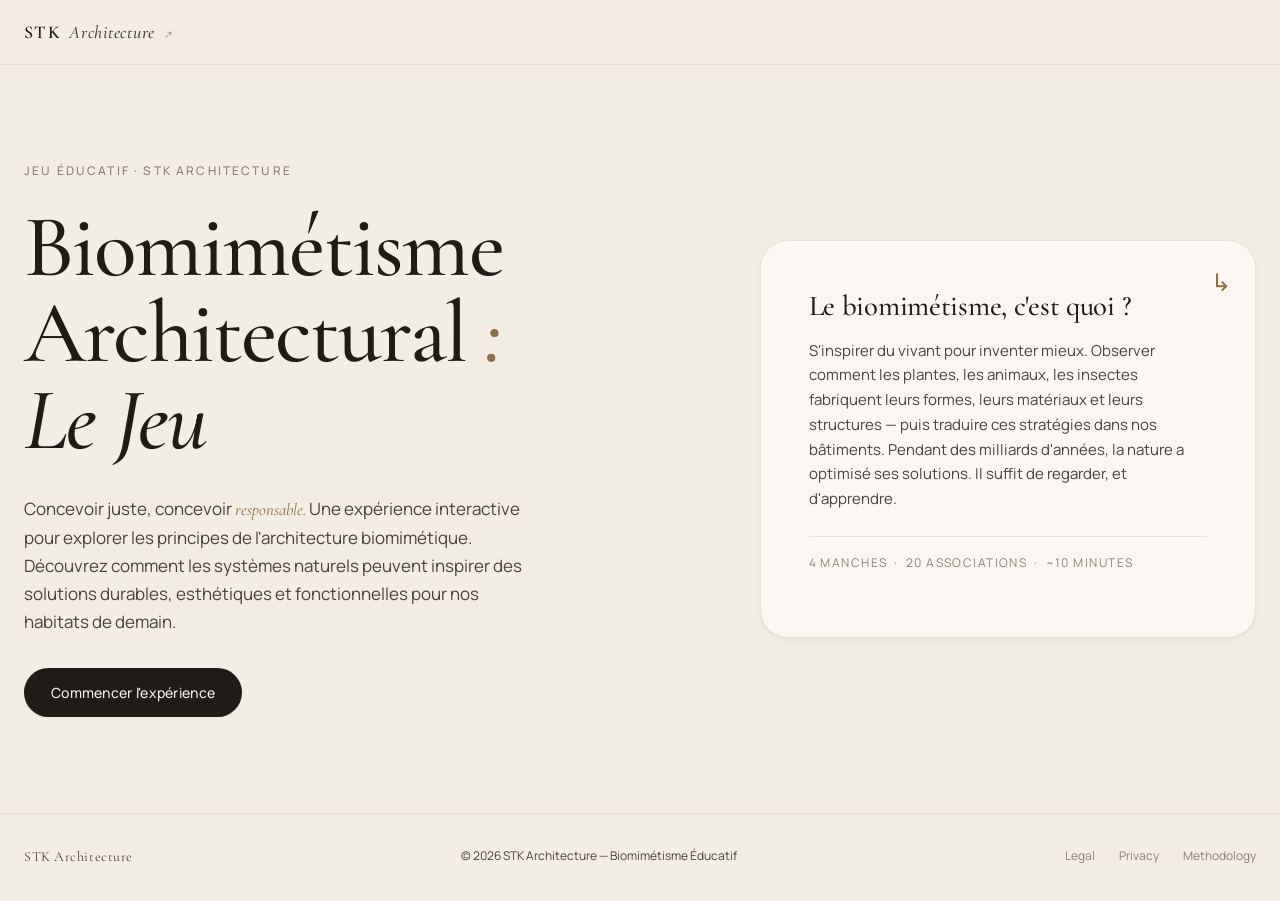
==== commit 9dfb528f: "manque img" ====
--- a/index.html
+++ b/index.html
@@ -1,258 +1,253 @@
-<!DOCTYPE html>
-<html lang="fr">
-<head>
-  <meta charset="UTF-8" />
-  <meta name="viewport" content="width=device-width, initial-scale=1.0" />
-  <meta name="description" content="STK Architecture — Biomimétisme Architectural : Le Jeu. Un jeu d'association pédagogique entre formes vivantes et structures bâties." />
-  <title>STK Architecture — Biomimétisme : Le Jeu</title>
-
-  <!-- Typographies : Cormorant Garamond (serif italique pour titres) + Manrope (sans-serif corps) -->
-  <link rel="preconnect" href="https://fonts.googleapis.com" />
-  <link rel="preconnect" href="https://fonts.gstatic.com" crossorigin />
-  <link
-    href="https://fonts.googleapis.com/css2?family=Cormorant+Garamond:ital,wght@0,400;0,500;0,600;1,400;1,500;1,600&family=Manrope:wght@300;400;500;600;700&display=swap"
-    rel="stylesheet"
-  />
-
-  <link rel="stylesheet" href="style.css" />
-</head>
-<body>
-
-  <!-- ========== EN-TÊTE ========== -->
-  <header class="site-header" role="banner">
-    <div class="site-header__inner">
-      <a href="#" class="site-header__logo" aria-label="STK Architecture - Accueil">
-        <span class="logo-mark">STK</span>
-        <span class="logo-word">Architecture</span>
-      </a>
-      <nav class="site-header__nav" aria-label="Navigation principale">
-        <a href="#">L'agence</a>
-        <a href="#">Engagements</a>
-        <a href="#">Projets</a>
-        <a href="#">Contact</a>
-      </nav>
-      <a href="#" class="site-header__cta">Découvrir →</a>
-    </div>
-  </header>
-
-  <!-- ========== LANDING ========== -->
-  <main id="view-landing" class="view view--landing" aria-labelledby="landing-title">
-    <div class="landing">
-      <div class="landing__text">
-        <p class="landing__eyebrow">Jeu éducatif · STK Architecture</p>
-        <h1 id="landing-title" class="landing__title">
-          Biomimétisme<br />
-          Architectural <span class="landing__title-em">:</span><br />
-          <em>Le Jeu</em>
-        </h1>
-        <p class="landing__lede">
-          Concevoir juste, concevoir <em>responsable.</em>
-          Une expérience interactive pour explorer les principes
-          de l'architecture biomimétique. Découvrez comment les
-          systèmes naturels peuvent inspirer des solutions durables,
-          esthétiques et fonctionnelles pour nos habitats de demain.
-        </p>
-        <button type="button" class="btn btn--primary" id="btn-start">
-          Commencer l'expérience
-        </button>
-      </div>
-
-      <aside class="landing__card" aria-labelledby="landing-card-title">
-        <span class="landing__card-mark">↳</span>
-        <h2 id="landing-card-title" class="landing__card-title">
-          Le biomimétisme, c'est quoi&nbsp;?
-        </h2>
-        <p>
-          S'inspirer du vivant pour inventer mieux. Observer comment
-          les plantes, les animaux, les insectes fabriquent leurs
-          formes, leurs matériaux et leurs structures — puis traduire
-          ces stratégies dans nos bâtiments. Pendant des milliards
-          d'années, la nature a optimisé ses solutions. Il suffit de
-          regarder, et d'apprendre.
-        </p>
-        <p class="landing__card-meta">
-          4 manches &nbsp;·&nbsp; 20 associations &nbsp;·&nbsp; ~10 minutes
-        </p>
-      </aside>
-    </div>
-  </main>
-
-  <!-- ========== JEU ========== -->
-  <main id="view-game" class="view view--game" hidden aria-labelledby="game-title">
-
-    <div class="game">
-      <header class="game__header">
-        <div class="game__header-left">
-          <p class="game__phase" id="game-phase">Manche 1 / 4</p>
-          <h2 id="game-title" class="game__title">
-            <span id="game-round-title">Association Biologique</span>
-          </h2>
-          <p class="game__subtitle" id="game-round-subtitle"></p>
-        </div>
-        <div class="game__header-right">
-          <div class="game__progress" aria-live="polite">
-            <span class="game__progress-label">Paires trouvées</span>
-            <span class="game__progress-count">
-              <span id="game-found">0</span>
-              <span class="game__progress-sep">/</span>
-              <span id="game-total">5</span>
-            </span>
-          </div>
-        </div>
-      </header>
-
-      <section class="game__board" aria-label="Plateau de jeu">
-        <div class="board" id="board" role="grid" aria-label="Grille de cartes à associer">
-          <!-- Les cartes sont injectées par script.js -->
-        </div>
-      </section>
-
-      <footer class="game__footer">
-        <button type="button" class="btn btn--ghost btn--small" id="btn-quit">
-          Quitter la session
-        </button>
-        <p class="game__legend">
-          <span class="legend-dot legend-dot--bio"></span> Biologie
-          <span class="legend-sep">·</span>
-          <span class="legend-dot legend-dot--archi"></span> Architecture
-        </p>
-      </footer>
-    </div>
-  </main>
-
-  <!-- ========== TOAST INDICE ========== -->
-  <div
-    class="hint-toast"
-    id="hint-toast"
-    role="status"
-    aria-live="polite"
-    hidden
-  >
-    <span class="hint-toast__icon">✦</span>
-    <span class="hint-toast__text" id="hint-toast-text"></span>
-  </div>
-
-  <!-- ========== MODALE : PAIRE TROUVÉE ========== -->
-  <div
-    class="modal"
-    id="modal-pair"
-    role="dialog"
-    aria-modal="true"
-    aria-labelledby="modal-pair-title"
-    hidden
-  >
-    <div class="modal__backdrop" data-close-modal="modal-pair"></div>
-    <article class="modal__panel modal__panel--pair">
-      <header class="modal__header">
-        <p class="modal__eyebrow">Association réussie</p>
-        <h3 class="modal__title" id="modal-pair-title">—</h3>
-      </header>
-
-      <div class="modal__pair-visuals">
-        <figure class="modal__visual modal__visual--bio">
-          <div class="modal__visual-image" id="modal-pair-bio-image" aria-hidden="true"></div>
-          <figcaption>
-            <span class="modal__visual-label">Biologie</span>
-            <span class="modal__visual-name" id="modal-pair-bio-name">—</span>
-          </figcaption>
-        </figure>
-        <div class="modal__visual-link" aria-hidden="true">
-          <span>↔</span>
-        </div>
-        <figure class="modal__visual modal__visual--archi">
-          <div class="modal__visual-image" id="modal-pair-archi-image" aria-hidden="true"></div>
-          <figcaption>
-            <span class="modal__visual-label">Architecture</span>
-            <span class="modal__visual-name" id="modal-pair-archi-name">—</span>
-          </figcaption>
-        </figure>
-      </div>
-
-      <p class="modal__body" id="modal-pair-text">—</p>
-
-      <footer class="modal__footer">
-        <button type="button" class="btn btn--primary" id="modal-pair-continue">
-          Continuer →
-        </button>
-      </footer>
-    </article>
-  </div>
-
-  <!-- ========== MODALE : FIN DE MANCHE ========== -->
-  <div
-    class="modal"
-    id="modal-round"
-    role="dialog"
-    aria-modal="true"
-    aria-labelledby="modal-round-title"
-    hidden
-  >
-    <div class="modal__backdrop"></div>
-    <article class="modal__panel modal__panel--round">
-      <p class="modal__eyebrow">Manche complétée</p>
-      <h3 class="modal__title" id="modal-round-title">—</h3>
-      <p class="modal__body" id="modal-round-text">
-        Cinq associations trouvées. Vous progressez dans la lecture
-        des stratégies du vivant.
-      </p>
-      <div class="modal__progress" aria-hidden="true">
-        <div class="modal__progress-bar">
-          <div class="modal__progress-fill" id="modal-round-fill"></div>
-        </div>
-        <span id="modal-round-percent">0%</span>
-      </div>
-      <footer class="modal__footer">
-        <button type="button" class="btn btn--primary" id="modal-round-continue">
-          Manche suivante →
-        </button>
-      </footer>
-    </article>
-  </div>
-
-  <!-- ========== MODALE : FIN DE JEU ========== -->
-  <div
-    class="modal"
-    id="modal-end"
-    role="dialog"
-    aria-modal="true"
-    aria-labelledby="modal-end-title"
-    hidden
-  >
-    <div class="modal__backdrop"></div>
-    <article class="modal__panel modal__panel--end">
-      <p class="modal__eyebrow">Session complète</p>
-      <h3 class="modal__title" id="modal-end-title">
-        <em>Masterful Connections</em>
-      </h3>
-      <p class="modal__body">
-        Vingt liens biomimétiques décryptés. Vous avez exploré
-        comment la nature innove depuis des milliards d'années.
-        Chez STK, nous intégrons cette sagesse millénaire pour
-        concevoir des espaces justes, résilients et profondément
-        liés à leur territoire.
-      </p>
-      <footer class="modal__footer modal__footer--split">
-        <button type="button" class="btn btn--ghost" id="modal-end-restart">
-          Rejouer
-        </button>
-        <button type="button" class="btn btn--primary" id="modal-end-close">
-          Revenir à l'accueil
-        </button>
-      </footer>
-    </article>
-  </div>
-
-  <!-- ========== PIED DE PAGE ========== -->
-  <footer class="site-footer">
-    <p class="site-footer__brand">STK Architecture</p>
-    <p class="site-footer__copy">© 2026 STK Architecture — Biomimétisme Éducatif</p>
-    <nav class="site-footer__nav" aria-label="Liens secondaires">
-      <a href="#">Legal</a>
-      <a href="#">Privacy</a>
-      <a href="#">Methodology</a>
-    </nav>
-  </footer>
-
-  <script src="script.js" defer></script>
-</body>
-</html>
+<!DOCTYPE html>
+<html lang="fr">
+<head>
+  <meta charset="UTF-8" />
+  <meta name="viewport" content="width=device-width, initial-scale=1.0" />
+  <meta name="description" content="STK Architecture — Biomimétisme Architectural : Le Jeu. Un jeu d'association pédagogique entre formes vivantes et structures bâties." />
+  <title>STK Architecture — Biomimétisme : Le Jeu</title>
+
+  <!-- Typographies : Cormorant Garamond (serif italique pour titres) + Manrope (sans-serif corps) -->
+  <link rel="preconnect" href="https://fonts.googleapis.com" />
+  <link rel="preconnect" href="https://fonts.gstatic.com" crossorigin />
+  <link
+    href="https://fonts.googleapis.com/css2?family=Cormorant+Garamond:ital,wght@0,400;0,500;0,600;1,400;1,500;1,600&family=Manrope:wght@300;400;500;600;700&display=swap"
+    rel="stylesheet"
+  />
+
+  <link rel="stylesheet" href="style.css" />
+</head>
+<body>
+
+  <!-- ========== EN-TÊTE — Minimaliste ========== -->
+  <header class="site-header" role="banner">
+    <div class="site-header__inner">
+      <a
+        href="https://stk-architecture.com"
+        class="site-header__logo"
+        aria-label="Retour au site STK Architecture"
+        title="Retour au site STK Architecture"
+      >
+        <span class="logo-mark">STK</span>
+        <span class="logo-word">Architecture</span>
+        <span class="logo-arrow" aria-hidden="true">↗</span>
+      </a>
+    </div>
+  </header>
+
+  <!-- ========== LANDING ========== -->
+  <main id="view-landing" class="view view--landing" aria-labelledby="landing-title">
+    <div class="landing">
+      <div class="landing__text">
+        <p class="landing__eyebrow">Jeu éducatif · STK Architecture</p>
+        <h1 id="landing-title" class="landing__title">
+          Biomimétisme<br />
+          Architectural <span class="landing__title-em">:</span><br />
+          <em>Le Jeu</em>
+        </h1>
+        <p class="landing__lede">
+          Concevoir juste, concevoir <em>responsable.</em>
+          Une expérience interactive pour explorer les principes
+          de l'architecture biomimétique. Découvrez comment les
+          systèmes naturels peuvent inspirer des solutions durables,
+          esthétiques et fonctionnelles pour nos habitats de demain.
+        </p>
+        <button type="button" class="btn btn--primary" id="btn-start">
+          Commencer l'expérience
+        </button>
+      </div>
+
+      <aside class="landing__card" aria-labelledby="landing-card-title">
+        <span class="landing__card-mark">↳</span>
+        <h2 id="landing-card-title" class="landing__card-title">
+          Le biomimétisme, c'est quoi&nbsp;?
+        </h2>
+        <p>
+          S'inspirer du vivant pour inventer mieux. Observer comment
+          les plantes, les animaux, les insectes fabriquent leurs
+          formes, leurs matériaux et leurs structures — puis traduire
+          ces stratégies dans nos bâtiments. Pendant des milliards
+          d'années, la nature a optimisé ses solutions. Il suffit de
+          regarder, et d'apprendre.
+        </p>
+        <p class="landing__card-meta">
+          4 manches &nbsp;·&nbsp; 20 associations &nbsp;·&nbsp; ~10 minutes
+        </p>
+      </aside>
+    </div>
+  </main>
+
+  <!-- ========== JEU ========== -->
+  <main id="view-game" class="view view--game" hidden aria-labelledby="game-title">
+
+    <div class="game">
+      <header class="game__header">
+        <div class="game__header-left">
+          <h2 class="game__phase" id="game-phase">Manche 1 / 4</h2>
+        </div>
+        <div class="game__header-right">
+          <div class="game__progress" aria-live="polite">
+            <span class="game__progress-label">Paires trouvées</span>
+            <span class="game__progress-count">
+              <span id="game-found">0</span>
+              <span class="game__progress-sep">/</span>
+              <span id="game-total">5</span>
+            </span>
+          </div>
+        </div>
+      </header>
+
+      <section class="game__board" aria-label="Plateau de jeu">
+        <div class="board" id="board" role="grid" aria-label="Grille de cartes à associer">
+          <!-- Les cartes sont injectées par script.js -->
+        </div>
+      </section>
+
+      <footer class="game__footer">
+        <button type="button" class="btn btn--ghost btn--small" id="btn-quit">
+          Quitter la session
+        </button>
+        <p class="game__legend">
+          <span class="legend-dot legend-dot--bio"></span> Biologie
+          <span class="legend-sep">·</span>
+          <span class="legend-dot legend-dot--archi"></span> Architecture
+        </p>
+      </footer>
+    </div>
+  </main>
+
+  <!-- ========== TOAST INDICE ========== -->
+  <div
+    class="hint-toast"
+    id="hint-toast"
+    role="status"
+    aria-live="polite"
+    hidden
+  >
+    <span class="hint-toast__icon">✦</span>
+    <span class="hint-toast__text" id="hint-toast-text"></span>
+  </div>
+
+  <!-- ========== MODALE : PAIRE TROUVÉE ========== -->
+  <div
+    class="modal"
+    id="modal-pair"
+    role="dialog"
+    aria-modal="true"
+    aria-labelledby="modal-pair-title"
+    hidden
+  >
+    <div class="modal__backdrop" data-close-modal="modal-pair"></div>
+    <article class="modal__panel modal__panel--pair">
+      <header class="modal__header">
+        <p class="modal__eyebrow">Association réussie</p>
+        <h3 class="modal__title" id="modal-pair-title">—</h3>
+      </header>
+
+      <div class="modal__pair-visuals">
+        <figure class="modal__visual modal__visual--bio">
+          <div class="modal__visual-image" id="modal-pair-bio-image" aria-hidden="true"></div>
+          <figcaption>
+            <span class="modal__visual-label">Biologie</span>
+            <span class="modal__visual-name" id="modal-pair-bio-name">—</span>
+          </figcaption>
+        </figure>
+        <div class="modal__visual-link" aria-hidden="true">
+          <span>↔</span>
+        </div>
+        <figure class="modal__visual modal__visual--archi">
+          <div class="modal__visual-image" id="modal-pair-archi-image" aria-hidden="true"></div>
+          <figcaption>
+            <span class="modal__visual-label">Architecture</span>
+            <span class="modal__visual-name" id="modal-pair-archi-name">—</span>
+          </figcaption>
+        </figure>
+      </div>
+
+      <p class="modal__body" id="modal-pair-text">—</p>
+
+      <footer class="modal__footer">
+        <button type="button" class="btn btn--primary" id="modal-pair-continue">
+          Continuer →
+        </button>
+      </footer>
+    </article>
+  </div>
+
+  <!-- ========== MODALE : FIN DE MANCHE ========== -->
+  <div
+    class="modal"
+    id="modal-round"
+    role="dialog"
+    aria-modal="true"
+    aria-labelledby="modal-round-title"
+    hidden
+  >
+    <div class="modal__backdrop"></div>
+    <article class="modal__panel modal__panel--round">
+      <p class="modal__eyebrow">Manche complétée</p>
+      <h3 class="modal__title" id="modal-round-title">—</h3>
+      <p class="modal__body" id="modal-round-text">
+        Cinq associations trouvées. Vous progressez dans la lecture
+        des stratégies du vivant.
+      </p>
+      <div class="modal__progress" aria-hidden="true">
+        <div class="modal__progress-bar">
+          <div class="modal__progress-fill" id="modal-round-fill"></div>
+        </div>
+        <span id="modal-round-percent">0%</span>
+      </div>
+      <footer class="modal__footer">
+        <button type="button" class="btn btn--primary" id="modal-round-continue">
+          Manche suivante →
+        </button>
+      </footer>
+    </article>
+  </div>
+
+  <!-- ========== MODALE : FIN DE JEU ========== -->
+  <div
+    class="modal"
+    id="modal-end"
+    role="dialog"
+    aria-modal="true"
+    aria-labelledby="modal-end-title"
+    hidden
+  >
+    <div class="modal__backdrop"></div>
+    <article class="modal__panel modal__panel--end">
+      <p class="modal__eyebrow">Session complète</p>
+      <h3 class="modal__title" id="modal-end-title">
+        <em>Masterful Connections</em>
+      </h3>
+      <p class="modal__body">
+        Vingt liens biomimétiques décryptés. Vous avez exploré
+        comment la nature innove depuis des milliards d'années.
+        Chez STK, nous intégrons cette sagesse millénaire pour
+        concevoir des espaces justes, résilients et profondément
+        liés à leur territoire.
+      </p>
+      <footer class="modal__footer modal__footer--split">
+        <button type="button" class="btn btn--ghost" id="modal-end-restart">
+          Rejouer
+        </button>
+        <button type="button" class="btn btn--primary" id="modal-end-close">
+          Revenir à l'accueil
+        </button>
+      </footer>
+    </article>
+  </div>
+
+  <!-- ========== PIED DE PAGE ========== -->
+  <footer class="site-footer">
+    <p class="site-footer__brand">STK Architecture</p>
+    <p class="site-footer__copy">© 2026 STK Architecture — Biomimétisme Éducatif</p>
+    <nav class="site-footer__nav" aria-label="Liens secondaires">
+      <a href="#">Legal</a>
+      <a href="#">Privacy</a>
+      <a href="#">Methodology</a>
+    </nav>
+  </footer>
+
+  <script src="script.js" defer></script>
+</body>
+</html>
--- a/style.css
+++ b/style.css
@@ -1,1101 +1,1152 @@
-/* =============================================================
-   STK Architecture — Biomimétisme : Le Jeu
-   Feuille de style principale
-   ============================================================= */
-
-/* -------------------------------------------------------------
-   1. RESET & BASE
-   ------------------------------------------------------------- */
-*,
-*::before,
-*::after {
-  box-sizing: border-box;
-  margin: 0;
-  padding: 0;
-}
-
-html {
-  -webkit-text-size-adjust: 100%;
-  -moz-text-size-adjust: 100%;
-  text-size-adjust: 100%;
-  scroll-behavior: smooth;
-}
-
-body {
-  font-family: var(--font-sans);
-  font-size: 16px;
-  line-height: 1.6;
-  color: var(--color-ink);
-  background-color: var(--color-bg);
-  -webkit-font-smoothing: antialiased;
-  -moz-osx-font-smoothing: grayscale;
-  min-height: 100vh;
-  min-height: 100dvh;
-  display: flex;
-  flex-direction: column;
-  overflow-x: hidden;
-}
-
-img,
-picture,
-svg {
-  display: block;
-  max-width: 100%;
-}
-
-button {
-  font-family: inherit;
-  font-size: inherit;
-  color: inherit;
-  background: none;
-  border: none;
-  cursor: pointer;
-}
-
-a {
-  color: inherit;
-  text-decoration: none;
-}
-
-[hidden] {
-  display: none !important;
-}
-
-/* -------------------------------------------------------------
-   2. DESIGN TOKENS
-   ------------------------------------------------------------- */
-:root {
-  /* Couleurs — palette sable / terre / encre */
-  --color-bg: #f2ede5;
-  --color-bg-soft: #ebe4d8;
-  --color-surface: #faf7f2;
-  --color-surface-elev: #ffffff;
-  --color-ink: #1f1b16;
-  --color-ink-soft: #4a423a;
-  --color-ink-mute: #8a8175;
-  --color-line: #d9d1c2;
-  --color-line-soft: #e6dfd2;
-  --color-accent: #8b6f47;
-  --color-accent-deep: #6b552e;
-  --color-success: #7a8b6c;
-  --color-success-soft: #e5ead8;
-  --color-error: #a85d3e;
-  --color-error-soft: #f1d8ce;
-  --color-bio: #6b8a6e;
-  --color-archi: #8b6f47;
-
-  /* Typographies */
-  --font-serif: "Cormorant Garamond", "Garamond", "Georgia", serif;
-  --font-sans: "Manrope", "Helvetica Neue", "Helvetica", "Arial", sans-serif;
-
-  /* Espacements */
-  --space-1: 4px;
-  --space-2: 8px;
-  --space-3: 12px;
-  --space-4: 16px;
-  --space-5: 24px;
-  --space-6: 32px;
-  --space-7: 48px;
-  --space-8: 64px;
-  --space-9: 96px;
-
-  /* Rayons */
-  --radius-sm: 6px;
-  --radius-md: 12px;
-  --radius-lg: 20px;
-  --radius-xl: 28px;
-
-  /* Ombres */
-  --shadow-sm: 0 1px 2px rgba(31, 27, 22, 0.04),
-               0 2px 6px rgba(31, 27, 22, 0.04);
-  --shadow-md: 0 4px 12px rgba(31, 27, 22, 0.06),
-               0 12px 32px rgba(31, 27, 22, 0.06);
-  --shadow-lg: 0 12px 32px rgba(31, 27, 22, 0.10),
-               0 32px 80px rgba(31, 27, 22, 0.14);
-
-  /* Easing — courbes d'animation soignées (style Apple) */
-  --ease-out-quart: cubic-bezier(0.25, 1, 0.5, 1);
-  --ease-out-quint: cubic-bezier(0.22, 1, 0.36, 1);
-  --ease-in-out-soft: cubic-bezier(0.65, 0, 0.35, 1);
-  --ease-spring: cubic-bezier(0.34, 1.56, 0.64, 1);
-
-  /* Durées */
-  --dur-fast: 180ms;
-  --dur-med: 320ms;
-  --dur-slow: 560ms;
-  --dur-xslow: 900ms;
-
-  /* Layout */
-  --header-h: 64px;
-  --container-max: 1320px;
-}
-
-/* -------------------------------------------------------------
-   3. TYPOGRAPHIE
-   ------------------------------------------------------------- */
-h1,
-h2,
-h3,
-h4 {
-  font-family: var(--font-serif);
-  font-weight: 500;
-  line-height: 1.1;
-  letter-spacing: -0.01em;
-  color: var(--color-ink);
-}
-
-em {
-  font-style: italic;
-  font-family: var(--font-serif);
-}
-
-p {
-  color: var(--color-ink-soft);
-}
-
-/* -------------------------------------------------------------
-   4. HEADER
-   ------------------------------------------------------------- */
-.site-header {
-  position: sticky;
-  top: 0;
-  z-index: 50;
-  background-color: rgba(242, 237, 229, 0.78);
-  backdrop-filter: saturate(150%) blur(14px);
-  -webkit-backdrop-filter: saturate(150%) blur(14px);
-  border-bottom: 1px solid var(--color-line-soft);
-}
-
-.site-header__inner {
-  max-width: var(--container-max);
-  margin: 0 auto;
-  padding: 0 var(--space-5);
-  height: var(--header-h);
-  display: flex;
-  align-items: center;
-  justify-content: space-between;
-  gap: var(--space-5);
-}
-
-.site-header__logo {
-  display: inline-flex;
-  align-items: baseline;
-  gap: 6px;
-  font-family: var(--font-serif);
-  font-size: 18px;
-  font-weight: 500;
-  letter-spacing: 0.04em;
-  color: var(--color-ink);
-}
-
-.logo-mark {
-  font-weight: 600;
-  letter-spacing: 0.08em;
-}
-
-.logo-word {
-  font-style: italic;
-  color: var(--color-ink-soft);
-}
-
-.site-header__nav {
-  display: none;
-  gap: var(--space-6);
-  font-size: 13px;
-  letter-spacing: 0.02em;
-  color: var(--color-ink-soft);
-}
-
-.site-header__nav a {
-  position: relative;
-  transition: color var(--dur-fast) var(--ease-out-quart);
-}
-
-.site-header__nav a::after {
-  content: "";
-  position: absolute;
-  left: 0;
-  bottom: -6px;
-  width: 100%;
-  height: 1px;
-  background-color: var(--color-ink);
-  transform: scaleX(0);
-  transform-origin: left;
-  transition: transform var(--dur-med) var(--ease-out-quart);
-}
-
-.site-header__nav a:hover {
-  color: var(--color-ink);
-}
-
-.site-header__nav a:hover::after {
-  transform: scaleX(1);
-}
-
-.site-header__cta {
-  display: inline-flex;
-  align-items: center;
-  gap: 6px;
-  padding: 8px 16px;
-  font-size: 13px;
-  font-weight: 500;
-  border-radius: 999px;
-  background-color: var(--color-ink);
-  color: var(--color-bg);
-  transition: transform var(--dur-fast) var(--ease-out-quart),
-              background-color var(--dur-fast) var(--ease-out-quart);
-}
-
-.site-header__cta:hover {
-  background-color: var(--color-accent-deep);
-  transform: translateY(-1px);
-}
-
-@media (min-width: 880px) {
-  .site-header__nav {
-    display: inline-flex;
-  }
-}
-
-/* -------------------------------------------------------------
-   5. BOUTONS
-   ------------------------------------------------------------- */
-.btn {
-  display: inline-flex;
-  align-items: center;
-  justify-content: center;
-  gap: 8px;
-  padding: 14px 24px;
-  font-size: 14px;
-  font-weight: 500;
-  letter-spacing: 0.01em;
-  border-radius: 999px;
-  cursor: pointer;
-  user-select: none;
-  white-space: nowrap;
-  transition:
-    transform var(--dur-fast) var(--ease-out-quart),
-    background-color var(--dur-fast) var(--ease-out-quart),
-    color var(--dur-fast) var(--ease-out-quart),
-    box-shadow var(--dur-fast) var(--ease-out-quart);
-}
-
-.btn:active {
-  transform: translateY(1px) scale(0.99);
-}
-
-.btn--primary {
-  background-color: var(--color-accent);
-  color: #fff;
-}
-
-.btn--primary:hover {
-  background-color: var(--color-accent-deep);
-  box-shadow: 0 6px 18px rgba(107, 85, 46, 0.25);
-}
-
-.btn--ghost {
-  background-color: transparent;
-  color: var(--color-ink-soft);
-  border: 1px solid var(--color-line);
-}
-
-.btn--ghost:hover {
-  border-color: var(--color-ink);
-  color: var(--color-ink);
-}
-
-.btn--small {
-  padding: 10px 16px;
-  font-size: 13px;
-}
-
-/* -------------------------------------------------------------
-   6. LANDING
-   ------------------------------------------------------------- */
-.view {
-  flex: 1;
-}
-
-.view--landing {
-  padding: var(--space-7) var(--space-5) var(--space-9);
-}
-
-.landing {
-  max-width: var(--container-max);
-  margin: 0 auto;
-  display: grid;
-  grid-template-columns: 1fr;
-  gap: var(--space-7);
-  align-items: center;
-}
-
-@media (min-width: 880px) {
-  .landing {
-    grid-template-columns: 1.15fr 0.85fr;
-    gap: var(--space-8);
-    padding-top: var(--space-7);
-  }
-}
-
-.landing__eyebrow {
-  font-size: 12px;
-  font-weight: 500;
-  letter-spacing: 0.18em;
-  text-transform: uppercase;
-  color: var(--color-ink-mute);
-  margin-bottom: var(--space-5);
-  animation: fadeUp var(--dur-slow) var(--ease-out-quint) both;
-}
-
-.landing__title {
-  font-size: clamp(2.5rem, 7vw, 5.5rem);
-  font-weight: 500;
-  line-height: 0.98;
-  letter-spacing: -0.02em;
-  margin-bottom: var(--space-6);
-  color: var(--color-ink);
-  animation: fadeUp var(--dur-slow) var(--ease-out-quint) 80ms both;
-}
-
-.landing__title em {
-  font-style: italic;
-  font-weight: 500;
-}
-
-.landing__title-em {
-  font-style: italic;
-  color: var(--color-accent);
-}
-
-.landing__lede {
-  font-size: clamp(15px, 1.5vw, 17px);
-  line-height: 1.65;
-  color: var(--color-ink-soft);
-  max-width: 52ch;
-  margin-bottom: var(--space-6);
-  animation: fadeUp var(--dur-slow) var(--ease-out-quint) 160ms both;
-}
-
-.landing__lede em {
-  color: var(--color-accent);
-  font-style: italic;
-}
-
-#btn-start {
-  animation: fadeUp var(--dur-slow) var(--ease-out-quint) 240ms both;
-}
-
-.landing__card {
-  position: relative;
-  background-color: var(--color-surface);
-  border: 1px solid var(--color-line-soft);
-  border-radius: var(--radius-xl);
-  padding: var(--space-7);
-  box-shadow: var(--shadow-sm);
-  animation: fadeUp var(--dur-slow) var(--ease-out-quint) 320ms both;
-}
-
-.landing__card-mark {
-  position: absolute;
-  top: var(--space-5);
-  right: var(--space-5);
-  font-size: 24px;
-  color: var(--color-accent);
-  font-family: var(--font-serif);
-}
-
-.landing__card-title {
-  font-size: 1.8rem;
-  line-height: 1.15;
-  margin-bottom: var(--space-4);
-  color: var(--color-ink);
-}
-
-.landing__card p {
-  font-size: 15px;
-  line-height: 1.65;
-  margin-bottom: var(--space-4);
-  color: var(--color-ink-soft);
-}
-
-.landing__card-meta {
-  font-size: 12px !important;
-  letter-spacing: 0.12em;
-  text-transform: uppercase;
-  color: var(--color-ink-mute) !important;
-  margin-top: var(--space-5);
-  padding-top: var(--space-4);
-  border-top: 1px solid var(--color-line-soft);
-}
-
-/* -------------------------------------------------------------
-   7. JEU — En-tête
-   ------------------------------------------------------------- */
-.view--game {
-  padding: var(--space-5) var(--space-4) var(--space-7);
-}
-
-.game {
-  max-width: var(--container-max);
-  margin: 0 auto;
-}
-
-.game__header {
-  display: flex;
-  flex-direction: column;
-  gap: var(--space-3);
-  margin-bottom: var(--space-6);
-  padding-bottom: var(--space-5);
-  border-bottom: 1px solid var(--color-line-soft);
-  animation: fadeUp var(--dur-med) var(--ease-out-quint) both;
-}
-
-@media (min-width: 720px) {
-  .game__header {
-    flex-direction: row;
-    align-items: flex-end;
-    justify-content: space-between;
-    gap: var(--space-5);
-  }
-}
-
-.game__phase {
-  font-size: 11px;
-  letter-spacing: 0.18em;
-  text-transform: uppercase;
-  color: var(--color-ink-mute);
-  margin-bottom: var(--space-2);
-}
-
-.game__title {
-  font-size: clamp(1.75rem, 3.5vw, 2.5rem);
-  font-weight: 500;
-  line-height: 1.1;
-  margin-bottom: var(--space-2);
-}
-
-.game__subtitle {
-  font-size: 14px;
-  color: var(--color-ink-soft);
-  font-style: italic;
-  font-family: var(--font-serif);
-}
-
-.game__progress {
-  display: inline-flex;
-  align-items: center;
-  gap: var(--space-3);
-  padding: 10px 18px;
-  background-color: var(--color-surface);
-  border: 1px solid var(--color-line-soft);
-  border-radius: 999px;
-}
-
-.game__progress-label {
-  font-size: 11px;
-  letter-spacing: 0.14em;
-  text-transform: uppercase;
-  color: var(--color-ink-mute);
-}
-
-.game__progress-count {
-  font-family: var(--font-serif);
-  font-size: 18px;
-  color: var(--color-ink);
-  font-weight: 500;
-}
-
-.game__progress-sep {
-  color: var(--color-ink-mute);
-  margin: 0 2px;
-  font-style: italic;
-}
-
-/* -------------------------------------------------------------
-   8. PLATEAU — Grille de cartes
-   ------------------------------------------------------------- */
-.game__board {
-  margin-bottom: var(--space-6);
-}
-
-.board {
-  display: grid;
-  grid-template-columns: repeat(2, 1fr);
-  grid-template-rows: repeat(5, 1fr);
-  gap: var(--space-3);
-  min-height: 60vh;
-}
-
-@media (min-width: 720px) {
-  .board {
-    grid-template-columns: repeat(3, 1fr);
-    grid-template-rows: repeat(4, 1fr);
-    gap: var(--space-4);
-  }
-}
-
-@media (min-width: 1024px) {
-  .board {
-    grid-template-columns: repeat(4, 1fr);
-    grid-template-rows: repeat(3, 1fr);
-    gap: var(--space-5);
-  }
-}
-
-/* -------------------------------------------------------------
-   9. CARTE
-   ------------------------------------------------------------- */
-.card {
-  position: relative;
-  background-color: var(--color-surface);
-  border: 1px solid var(--color-line-soft);
-  border-radius: var(--radius-lg);
-  padding: var(--space-4);
-  display: flex;
-  flex-direction: column;
-  gap: var(--space-3);
-  cursor: pointer;
-  text-align: left;
-  overflow: hidden;
-  transition:
-    transform var(--dur-med) var(--ease-out-quint),
-    box-shadow var(--dur-med) var(--ease-out-quint),
-    border-color var(--dur-med) var(--ease-out-quint),
-    background-color var(--dur-med) var(--ease-out-quint),
-    opacity var(--dur-med) var(--ease-out-quint);
-  animation: cardIn var(--dur-slow) var(--ease-out-quint) both;
-  animation-delay: calc(var(--card-i, 0) * 40ms);
-}
-
-.card:hover:not(.card--solved):not(.card--empty) {
-  transform: translateY(-2px);
-  box-shadow: var(--shadow-md);
-  border-color: var(--color-line);
-}
-
-.card:focus-visible {
-  outline: 2px solid var(--color-accent);
-  outline-offset: 3px;
-}
-
-/* État sélectionné — léger glow doré */
-.card--selected {
-  background-color: #fffaf2;
-  border-color: var(--color-accent);
-  box-shadow:
-    0 0 0 2px rgba(139, 111, 71, 0.18),
-    0 8px 24px rgba(139, 111, 71, 0.15);
-  transform: translateY(-2px);
-}
-
-/* Animation de validation correcte */
-.card--correct {
-  background-color: var(--color-success-soft);
-  border-color: var(--color-success);
-  animation: cardCorrect 600ms var(--ease-out-quint);
-}
-
-@keyframes cardCorrect {
-  0%   { transform: translateY(-2px) scale(1); }
-  35%  { transform: translateY(-4px) scale(1.03); }
-  100% { transform: translateY(0) scale(1); }
-}
-
-/* Animation d'erreur */
-.card--wrong {
-  background-color: var(--color-error-soft);
-  border-color: var(--color-error);
-  animation: cardWrong 480ms var(--ease-in-out-soft);
-}
-
-@keyframes cardWrong {
-  0%, 100% { transform: translateX(0); }
-  20%      { transform: translateX(-6px); }
-  40%      { transform: translateX(5px); }
-  60%      { transform: translateX(-4px); }
-  80%      { transform: translateX(3px); }
-}
-
-/* État résolu — atténué, non cliquable */
-.card--solved {
-  opacity: 0.42;
-  cursor: default;
-  pointer-events: none;
-  background-color: var(--color-bg-soft);
-}
-
-.card--solved::after {
-  content: "✓";
-  position: absolute;
-  top: 14px;
-  right: 14px;
-  width: 24px;
-  height: 24px;
-  display: flex;
-  align-items: center;
-  justify-content: center;
-  font-size: 14px;
-  font-weight: 600;
-  background-color: var(--color-success);
-  color: #fff;
-  border-radius: 50%;
-}
-
-/* Case vide — invisible mais conserve l'espacement de grille */
-.card--empty {
-  background: transparent;
-  border: 1px dashed transparent;
-  cursor: default;
-  pointer-events: none;
-  box-shadow: none;
-}
-
-/* Composition interne de la carte */
-.card__media {
-  flex: 1;
-  background-color: var(--color-bg-soft);
-  background-size: cover;
-  background-position: center;
-  border-radius: var(--radius-md);
-  min-height: 70px;
-  position: relative;
-  overflow: hidden;
-}
-
-.card__media::before {
-  /* Placeholder grain subtil quand pas d'image */
-  content: "";
-  position: absolute;
-  inset: 0;
-  background:
-    radial-gradient(
-      circle at 30% 20%,
-      rgba(255, 255, 255, 0.35),
-      transparent 60%
-    ),
-    radial-gradient(
-      circle at 70% 80%,
-      rgba(31, 27, 22, 0.06),
-      transparent 60%
-    );
-}
-
-.card__label {
-  position: absolute;
-  top: 8px;
-  left: 8px;
-  font-size: 9px;
-  font-weight: 600;
-  letter-spacing: 0.16em;
-  text-transform: uppercase;
-  padding: 4px 8px;
-  border-radius: 999px;
-  background-color: rgba(250, 247, 242, 0.92);
-  backdrop-filter: blur(6px);
-  -webkit-backdrop-filter: blur(6px);
-  z-index: 2;
-}
-
-.card__label--bio {
-  color: var(--color-bio);
-  border: 1px solid rgba(107, 138, 110, 0.3);
-}
-
-.card__label--archi {
-  color: var(--color-archi);
-  border: 1px solid rgba(139, 111, 71, 0.3);
-}
-
-.card__name {
-  font-family: var(--font-serif);
-  font-size: 15px;
-  font-weight: 500;
-  line-height: 1.15;
-  color: var(--color-ink);
-  padding: 0 2px;
-}
-
-@media (min-width: 720px) {
-  .card__name {
-    font-size: 17px;
-  }
-}
-
-.card__caption {
-  font-size: 11px;
-  line-height: 1.4;
-  color: var(--color-ink-mute);
-  padding: 0 2px;
-}
-
-@media (min-width: 720px) {
-  .card__caption {
-    font-size: 12px;
-  }
-}
-
-/* -------------------------------------------------------------
-   10. PIED DE JEU
-   ------------------------------------------------------------- */
-.game__footer {
-  display: flex;
-  align-items: center;
-  justify-content: space-between;
-  flex-wrap: wrap;
-  gap: var(--space-4);
-  padding-top: var(--space-5);
-  border-top: 1px solid var(--color-line-soft);
-}
-
-.game__legend {
-  display: inline-flex;
-  align-items: center;
-  gap: var(--space-3);
-  font-size: 12px;
-  color: var(--color-ink-mute);
-  letter-spacing: 0.04em;
-}
-
-.legend-dot {
-  display: inline-block;
-  width: 8px;
-  height: 8px;
-  border-radius: 50%;
-  margin-right: 6px;
-  vertical-align: middle;
-}
-
-.legend-dot--bio { background-color: var(--color-bio); }
-.legend-dot--archi { background-color: var(--color-archi); }
-
-.legend-sep {
-  color: var(--color-line);
-}
-
-/* -------------------------------------------------------------
-   11. TOAST D'INDICE
-   ------------------------------------------------------------- */
-.hint-toast {
-  position: fixed;
-  top: 80px;
-  left: 50%;
-  transform: translateX(-50%) translateY(-20px);
-  z-index: 60;
-  display: inline-flex;
-  align-items: center;
-  gap: var(--space-3);
-  max-width: calc(100vw - 32px);
-  padding: 14px 22px;
-  background-color: var(--color-ink);
-  color: var(--color-bg);
-  border-radius: 999px;
-  box-shadow: var(--shadow-lg);
-  opacity: 0;
-  transition:
-    opacity var(--dur-med) var(--ease-out-quint),
-    transform var(--dur-med) var(--ease-out-quint);
-  pointer-events: none;
-}
-
-.hint-toast:not([hidden]) {
-  /* visible classe ajoutée en JS via .is-visible */
-}
-
-.hint-toast.is-visible {
-  opacity: 1;
-  transform: translateX(-50%) translateY(0);
-}
-
-.hint-toast__icon {
-  color: var(--color-accent);
-  font-size: 14px;
-}
-
-.hint-toast__text {
-  font-size: 13px;
-  line-height: 1.5;
-  letter-spacing: 0.01em;
-}
-
-/* -------------------------------------------------------------
-   12. MODALES
-   ------------------------------------------------------------- */
-.modal {
-  position: fixed;
-  inset: 0;
-  z-index: 100;
-  display: flex;
-  align-items: center;
-  justify-content: center;
-  padding: var(--space-4);
-}
-
-.modal__backdrop {
-  position: absolute;
-  inset: 0;
-  background-color: rgba(31, 27, 22, 0.42);
-  backdrop-filter: blur(10px);
-  -webkit-backdrop-filter: blur(10px);
-  opacity: 0;
-  animation: backdropIn var(--dur-med) var(--ease-out-quart) forwards;
-}
-
-.modal__panel {
-  position: relative;
-  background-color: var(--color-surface-elev);
-  border-radius: var(--radius-xl);
-  padding: var(--space-6) var(--space-5);
-  width: 100%;
-  max-width: 560px;
-  max-height: calc(100dvh - 32px);
-  overflow-y: auto;
-  box-shadow: var(--shadow-lg);
-  opacity: 0;
-  transform: translateY(8px) scale(0.96);
-  animation: panelIn var(--dur-slow) var(--ease-out-quint) 60ms forwards;
-}
-
-@media (min-width: 720px) {
-  .modal__panel {
-    padding: var(--space-7);
-  }
-}
-
-@keyframes backdropIn {
-  to { opacity: 1; }
-}
-
-@keyframes panelIn {
-  to {
-    opacity: 1;
-    transform: translateY(0) scale(1);
-  }
-}
-
-.modal__header {
-  margin-bottom: var(--space-5);
-}
-
-.modal__eyebrow {
-  font-size: 11px;
-  letter-spacing: 0.18em;
-  text-transform: uppercase;
-  color: var(--color-success);
-  margin-bottom: var(--space-2);
-  font-weight: 600;
-}
-
-.modal__title {
-  font-size: clamp(1.7rem, 3.5vw, 2.2rem);
-  line-height: 1.1;
-  color: var(--color-ink);
-  margin-bottom: var(--space-3);
-}
-
-.modal__body {
-  font-size: 15px;
-  line-height: 1.65;
-  color: var(--color-ink-soft);
-  margin-bottom: var(--space-6);
-}
-
-.modal__footer {
-  display: flex;
-  justify-content: flex-end;
-  gap: var(--space-3);
-}
-
-.modal__footer--split {
-  justify-content: space-between;
-}
-
-/* — Modale paire trouvée — */
-.modal__pair-visuals {
-  display: grid;
-  grid-template-columns: 1fr auto 1fr;
-  align-items: stretch;
-  gap: var(--space-3);
-  margin-bottom: var(--space-5);
-}
-
-.modal__visual {
-  display: flex;
-  flex-direction: column;
-  gap: var(--space-3);
-}
-
-.modal__visual-image {
-  aspect-ratio: 1 / 1;
-  background-color: var(--color-bg-soft);
-  background-size: cover;
-  background-position: center;
-  border-radius: var(--radius-md);
-  position: relative;
-  overflow: hidden;
-}
-
-.modal__visual-image::before {
-  content: "";
-  position: absolute;
-  inset: 0;
-  background:
-    radial-gradient(
-      circle at 30% 30%,
-      rgba(255, 255, 255, 0.35),
-      transparent 65%
-    );
-}
-
-.modal__visual--bio .modal__visual-image {
-  background-color: #d9e1d3;
-}
-
-.modal__visual--archi .modal__visual-image {
-  background-color: #e6dac5;
-}
-
-.modal__visual figcaption {
-  display: flex;
-  flex-direction: column;
-  gap: 2px;
-}
-
-.modal__visual-label {
-  font-size: 10px;
-  letter-spacing: 0.18em;
-  text-transform: uppercase;
-  color: var(--color-ink-mute);
-  font-weight: 600;
-}
-
-.modal__visual--bio .modal__visual-label { color: var(--color-bio); }
-.modal__visual--archi .modal__visual-label { color: var(--color-archi); }
-
-.modal__visual-name {
-  font-family: var(--font-serif);
-  font-size: 15px;
-  font-weight: 500;
-  color: var(--color-ink);
-  line-height: 1.2;
-}
-
-.modal__visual-link {
-  display: flex;
-  align-items: center;
-  justify-content: center;
-  font-size: 20px;
-  color: var(--color-accent);
-  font-family: var(--font-serif);
-}
-
-/* — Modale fin de manche — */
-.modal__progress {
-  display: flex;
-  align-items: center;
-  gap: var(--space-4);
-  margin-bottom: var(--space-6);
-}
-
-.modal__progress-bar {
-  flex: 1;
-  height: 4px;
-  background-color: var(--color-line-soft);
-  border-radius: 999px;
-  overflow: hidden;
-}
-
-.modal__progress-fill {
-  height: 100%;
-  width: 0;
-  background-color: var(--color-accent);
-  border-radius: 999px;
-  transition: width var(--dur-xslow) var(--ease-out-quint);
-}
-
-#modal-round-percent {
-  font-family: var(--font-serif);
-  font-size: 18px;
-  font-weight: 500;
-  color: var(--color-ink);
-  min-width: 50px;
-  text-align: right;
-}
-
-/* -------------------------------------------------------------
-   13. PIED DE PAGE
-   ------------------------------------------------------------- */
-.site-footer {
-  margin-top: auto;
-  padding: var(--space-6) var(--space-5);
-  border-top: 1px solid var(--color-line-soft);
-  background-color: var(--color-bg);
-  display: flex;
-  flex-direction: column;
-  gap: var(--space-3);
-  text-align: center;
-  font-size: 12px;
-  color: var(--color-ink-mute);
-}
-
-@media (min-width: 720px) {
-  .site-footer {
-    flex-direction: row;
-    justify-content: space-between;
-    text-align: left;
-  }
-}
-
-.site-footer__brand {
-  font-family: var(--font-serif);
-  font-size: 14px;
-  color: var(--color-ink-soft);
-  letter-spacing: 0.04em;
-}
-
-.site-footer__nav {
-  display: inline-flex;
-  gap: var(--space-5);
-}
-
-.site-footer__nav a:hover {
-  color: var(--color-ink);
-}
-
-/* -------------------------------------------------------------
-   14. ANIMATIONS GLOBALES
-   ------------------------------------------------------------- */
-@keyframes fadeUp {
-  0% {
-    opacity: 0;
-    transform: translateY(12px);
-  }
-  100% {
-    opacity: 1;
-    transform: translateY(0);
-  }
-}
-
-@keyframes cardIn {
-  0% {
-    opacity: 0;
-    transform: translateY(10px) scale(0.97);
-  }
-  100% {
-    opacity: 1;
-    transform: translateY(0) scale(1);
-  }
-}
-
-/* -------------------------------------------------------------
-   15. ACCESSIBILITÉ — réduction des animations
-   ------------------------------------------------------------- */
-@media (prefers-reduced-motion: reduce) {
-  *,
-  *::before,
-  *::after {
-    animation-duration: 0.01ms !important;
-    animation-iteration-count: 1 !important;
-    transition-duration: 0.01ms !important;
-  }
-}
+/* =============================================================
+   STK Architecture — Biomimétisme : Le Jeu
+   Feuille de style principale
+   ============================================================= */
+
+/* -------------------------------------------------------------
+   1. RESET & BASE
+   ------------------------------------------------------------- */
+   *,
+   *::before,
+   *::after {
+     box-sizing: border-box;
+     margin: 0;
+     padding: 0;
+   }
+   
+   html {
+     -webkit-text-size-adjust: 100%;
+     -moz-text-size-adjust: 100%;
+     text-size-adjust: 100%;
+     scroll-behavior: smooth;
+   }
+   
+   body {
+     font-family: var(--font-sans);
+     font-size: 16px;
+     line-height: 1.6;
+     color: var(--color-ink);
+     background-color: var(--color-bg);
+     -webkit-font-smoothing: antialiased;
+     -moz-osx-font-smoothing: grayscale;
+     min-height: 100vh;
+     min-height: 100dvh;
+     display: flex;
+     flex-direction: column;
+     overflow-x: hidden;
+   }
+   
+   img,
+   picture,
+   svg {
+     display: block;
+     max-width: 100%;
+   }
+   
+   button {
+     font-family: inherit;
+     font-size: inherit;
+     color: inherit;
+     background: none;
+     border: none;
+     cursor: pointer;
+   }
+   
+   a {
+     color: inherit;
+     text-decoration: none;
+   }
+   
+   [hidden] {
+     display: none !important;
+   }
+   
+   /* -------------------------------------------------------------
+      2. DESIGN TOKENS
+      ------------------------------------------------------------- */
+   :root {
+     /* Couleurs — palette sable / terre / encre */
+     --color-bg: #f2ede5;
+     --color-bg-soft: #ebe4d8;
+     --color-surface: #faf7f2;
+     --color-surface-elev: #ffffff;
+     --color-ink: #1f1b16;
+     --color-ink-soft: #4a423a;
+     --color-ink-mute: #8a8175;
+     --color-line: #d9d1c2;
+     --color-line-soft: #e6dfd2;
+     --color-accent: #8b6f47;
+     --color-accent-deep: #6b552e;
+     --color-success: #7a8b6c;
+     --color-success-soft: #e5ead8;
+     --color-error: #a85d3e;
+     --color-error-soft: #f1d8ce;
+     --color-bio: #6b8a6e;
+     --color-archi: #8b6f47;
+   
+     /* Typographies */
+     --font-serif: "Cormorant Garamond", "Garamond", "Georgia", serif;
+     --font-sans: "Manrope", "Helvetica Neue", "Helvetica", "Arial", sans-serif;
+   
+     /* Espacements */
+     --space-1: 4px;
+     --space-2: 8px;
+     --space-3: 12px;
+     --space-4: 16px;
+     --space-5: 24px;
+     --space-6: 32px;
+     --space-7: 48px;
+     --space-8: 64px;
+     --space-9: 96px;
+   
+     /* Rayons */
+     --radius-sm: 6px;
+     --radius-md: 12px;
+     --radius-lg: 20px;
+     --radius-xl: 28px;
+   
+     /* Ombres */
+     --shadow-sm: 0 1px 2px rgba(31, 27, 22, 0.04),
+                  0 2px 6px rgba(31, 27, 22, 0.04);
+     --shadow-md: 0 4px 12px rgba(31, 27, 22, 0.06),
+                  0 12px 32px rgba(31, 27, 22, 0.06);
+     --shadow-lg: 0 12px 32px rgba(31, 27, 22, 0.10),
+                  0 32px 80px rgba(31, 27, 22, 0.14);
+   
+     /* Easing — courbes d'animation soignées (style Apple) */
+     --ease-out-quart: cubic-bezier(0.25, 1, 0.5, 1);
+     --ease-out-quint: cubic-bezier(0.22, 1, 0.36, 1);
+     --ease-in-out-soft: cubic-bezier(0.65, 0, 0.35, 1);
+     --ease-spring: cubic-bezier(0.34, 1.56, 0.64, 1);
+   
+     /* Durées */
+     --dur-fast: 180ms;
+     --dur-med: 320ms;
+     --dur-slow: 560ms;
+     --dur-xslow: 900ms;
+   
+     /* Layout */
+     --header-h: 64px;
+     --container-max: 1320px;
+   }
+   
+   /* -------------------------------------------------------------
+      3. TYPOGRAPHIE
+      ------------------------------------------------------------- */
+   h1,
+   h2,
+   h3,
+   h4 {
+     font-family: var(--font-serif);
+     font-weight: 500;
+     line-height: 1.1;
+     letter-spacing: -0.01em;
+     color: var(--color-ink);
+   }
+   
+   em {
+     font-style: italic;
+     font-family: var(--font-serif);
+   }
+   
+   p {
+     color: var(--color-ink-soft);
+   }
+   
+   /* -------------------------------------------------------------
+      4. HEADER — Minimaliste, logo cliquable
+      ------------------------------------------------------------- */
+   .site-header {
+     position: sticky;
+     top: 0;
+     z-index: 50;
+     background-color: rgba(242, 237, 229, 0.78);
+     backdrop-filter: saturate(150%) blur(14px);
+     -webkit-backdrop-filter: saturate(150%) blur(14px);
+     border-bottom: 1px solid var(--color-line-soft);
+   }
+   
+   .site-header__inner {
+     max-width: var(--container-max);
+     margin: 0 auto;
+     padding: 0 var(--space-5);
+     height: var(--header-h);
+     display: flex;
+     align-items: center;
+     justify-content: flex-start;
+   }
+   
+   /* Logo = bouton "retour au site" */
+   .site-header__logo {
+     display: inline-flex;
+     align-items: baseline;
+     gap: 8px;
+     padding: 8px 14px;
+     margin-left: -14px; /* aligne visuellement le texte avec la grille */
+     border-radius: 999px;
+     font-family: var(--font-serif);
+     font-size: 18px;
+     font-weight: 500;
+     letter-spacing: 0.04em;
+     color: var(--color-ink);
+     transition:
+       background-color var(--dur-med) var(--ease-out-quart),
+       transform var(--dur-med) var(--ease-out-quart),
+       color var(--dur-med) var(--ease-out-quart);
+   }
+   
+   .site-header__logo:hover {
+     background-color: var(--color-ink);
+     color: var(--color-bg);
+     transform: translateY(-1px);
+   }
+   
+   .site-header__logo:hover .logo-word {
+     color: var(--color-bg);
+   }
+   
+   .site-header__logo:hover .logo-arrow {
+     transform: translate(2px, -2px);
+     opacity: 1;
+   }
+   
+   .site-header__logo:focus-visible {
+     outline: 2px solid var(--color-accent);
+     outline-offset: 3px;
+   }
+   
+   .site-header__logo:active {
+     transform: translateY(0) scale(0.98);
+   }
+   
+   .logo-mark {
+     font-weight: 600;
+     letter-spacing: 0.08em;
+   }
+   
+   .logo-word {
+     font-style: italic;
+     color: var(--color-ink-soft);
+     transition: color var(--dur-med) var(--ease-out-quart);
+   }
+   
+   .logo-arrow {
+     display: inline-block;
+     font-size: 14px;
+     font-style: normal;
+     opacity: 0.55;
+     margin-left: 2px;
+     transition:
+       transform var(--dur-med) var(--ease-out-quart),
+       opacity var(--dur-med) var(--ease-out-quart);
+   }
+   
+   /* -------------------------------------------------------------
+      5. BOUTONS — Design system unifié
+      Tous les CTA partagent la même direction artistique :
+      même fond, même couleur, mêmes bordures, même hover.
+      ------------------------------------------------------------- */
+   .btn {
+     display: inline-flex;
+     align-items: center;
+     justify-content: center;
+     gap: 8px;
+     padding: 14px 26px;
+     font-family: var(--font-sans);
+     font-size: 14px;
+     font-weight: 500;
+     letter-spacing: 0.02em;
+     border-radius: 999px;
+     cursor: pointer;
+     user-select: none;
+     white-space: nowrap;
+     border: 1px solid transparent;
+     background-color: var(--color-ink);
+     color: var(--color-bg);
+     box-shadow: 0 1px 2px rgba(31, 27, 22, 0.06);
+     transition:
+       transform 0.35s var(--ease-in-out-soft),
+       background-color 0.35s var(--ease-in-out-soft),
+       color 0.35s var(--ease-in-out-soft),
+       border-color 0.35s var(--ease-in-out-soft),
+       box-shadow 0.35s var(--ease-in-out-soft);
+   }
+   
+   .btn:hover {
+     background-color: var(--color-accent-deep);
+     color: var(--color-bg);
+     transform: translateY(-2px);
+     box-shadow: 0 10px 24px rgba(31, 27, 22, 0.18);
+   }
+   
+   .btn:focus-visible {
+     outline: 2px solid var(--color-accent);
+     outline-offset: 3px;
+   }
+   
+   .btn:active {
+     transform: translateY(0) scale(0.98);
+     box-shadow: 0 1px 2px rgba(31, 27, 22, 0.06);
+   }
+   
+   /* Variantes — toutes basées sur la même direction artistique */
+   .btn--primary {
+     /* Style par défaut (identique au .btn) — gardé pour rétrocompat. */
+   }
+   
+   .btn--ghost {
+     background-color: transparent;
+     color: var(--color-ink);
+     border-color: var(--color-ink);
+     box-shadow: none;
+   }
+   
+   .btn--ghost:hover {
+     background-color: var(--color-ink);
+     color: var(--color-bg);
+     border-color: var(--color-ink);
+     box-shadow: 0 10px 24px rgba(31, 27, 22, 0.18);
+   }
+   
+   .btn--small {
+     padding: 11px 20px;
+     font-size: 13px;
+   }
+   
+   /* -------------------------------------------------------------
+      6. LANDING
+      ------------------------------------------------------------- */
+   .view {
+     flex: 1;
+   }
+   
+   .view--landing {
+     padding: var(--space-7) var(--space-5) var(--space-9);
+   }
+   
+   .landing {
+     max-width: var(--container-max);
+     margin: 0 auto;
+     display: grid;
+     grid-template-columns: 1fr;
+     gap: var(--space-7);
+     align-items: center;
+   }
+   
+   @media (min-width: 880px) {
+     .landing {
+       grid-template-columns: 1.15fr 0.85fr;
+       gap: var(--space-8);
+       padding-top: var(--space-7);
+     }
+   }
+   
+   .landing__eyebrow {
+     font-size: 12px;
+     font-weight: 500;
+     letter-spacing: 0.18em;
+     text-transform: uppercase;
+     color: var(--color-ink-mute);
+     margin-bottom: var(--space-5);
+     animation: fadeUp var(--dur-slow) var(--ease-out-quint) both;
+   }
+   
+   .landing__title {
+     font-size: clamp(2.5rem, 7vw, 5.5rem);
+     font-weight: 500;
+     line-height: 0.98;
+     letter-spacing: -0.02em;
+     margin-bottom: var(--space-6);
+     color: var(--color-ink);
+     animation: fadeUp var(--dur-slow) var(--ease-out-quint) 80ms both;
+   }
+   
+   .landing__title em {
+     font-style: italic;
+     font-weight: 500;
+   }
+   
+   .landing__title-em {
+     font-style: italic;
+     color: var(--color-accent);
+   }
+   
+   .landing__lede {
+     font-size: clamp(15px, 1.5vw, 17px);
+     line-height: 1.65;
+     color: var(--color-ink-soft);
+     max-width: 52ch;
+     margin-bottom: var(--space-6);
+     animation: fadeUp var(--dur-slow) var(--ease-out-quint) 160ms both;
+   }
+   
+   .landing__lede em {
+     color: var(--color-accent);
+     font-style: italic;
+   }
+   
+   #btn-start {
+     animation: fadeUp var(--dur-slow) var(--ease-out-quint) 240ms both;
+   }
+   
+   .landing__card {
+     position: relative;
+     background-color: var(--color-surface);
+     border: 1px solid var(--color-line-soft);
+     border-radius: var(--radius-xl);
+     padding: var(--space-7);
+     box-shadow: var(--shadow-sm);
+     animation: fadeUp var(--dur-slow) var(--ease-out-quint) 320ms both;
+   }
+   
+   .landing__card-mark {
+     position: absolute;
+     top: var(--space-5);
+     right: var(--space-5);
+     font-size: 24px;
+     color: var(--color-accent);
+     font-family: var(--font-serif);
+   }
+   
+   .landing__card-title {
+     font-size: 1.8rem;
+     line-height: 1.15;
+     margin-bottom: var(--space-4);
+     color: var(--color-ink);
+   }
+   
+   .landing__card p {
+     font-size: 15px;
+     line-height: 1.65;
+     margin-bottom: var(--space-4);
+     color: var(--color-ink-soft);
+   }
+   
+   .landing__card-meta {
+     font-size: 12px !important;
+     letter-spacing: 0.12em;
+     text-transform: uppercase;
+     color: var(--color-ink-mute) !important;
+     margin-top: var(--space-5);
+     padding-top: var(--space-4);
+     border-top: 1px solid var(--color-line-soft);
+   }
+   
+   /* -------------------------------------------------------------
+      7. JEU — En-tête
+      ------------------------------------------------------------- */
+   .view--game {
+     padding: var(--space-5) var(--space-4) var(--space-7);
+     position: relative;
+     isolation: isolate;
+     /* --bg-opacity = opacité actuelle de l'arbre (0 → 1)
+        --bg-scale   = scale de l'arbre (1 → 1.05) pour l'effet "pousse" */
+     --bg-opacity: 0;
+     --bg-scale: 1;
+   }
+   
+   /* === Mécanique de l'arbre ===
+      L'arbre apparaît UNIQUEMENT sur la vue jeu (pas sur la landing).
+      Il démarre à opacité 0 et augmente de +20% à chaque bonne paire,
+      avec un très léger scale couplé pour donner l'impression qu'il pousse. */
+   .view--game::before {
+     content: "";
+     position: fixed;
+     inset: 0;
+     z-index: -1;
+     background-image: var(--round-bg);
+     background-size: cover;
+     background-position: center;
+     background-repeat: no-repeat;
+     opacity: var(--bg-opacity);
+     transform: scale(var(--bg-scale));
+     transform-origin: center 60%;
+     transition:
+       opacity 1100ms var(--ease-out-quint),
+       transform 1400ms var(--ease-out-quint);
+     pointer-events: none;
+     will-change: opacity, transform;
+   }
+   
+   /* Voile sable très léger par-dessus l'arbre pour adoucir le contraste
+      et garder une cohérence chromatique avec la palette du site. */
+   .view--game.has-round-bg::after {
+     content: "";
+     position: fixed;
+     inset: 0;
+     z-index: -1;
+     background: rgba(242, 237, 229, 0.35);
+     pointer-events: none;
+   }
+   
+   .game {
+     max-width: var(--container-max);
+     margin: 0 auto;
+   }
+   
+   .game__header {
+     display: flex;
+     flex-direction: column;
+     gap: var(--space-3);
+     margin-bottom: var(--space-6);
+     padding-bottom: var(--space-5);
+     border-bottom: 1px solid var(--color-line-soft);
+     animation: fadeUp var(--dur-med) var(--ease-out-quint) both;
+   }
+   
+   @media (min-width: 720px) {
+     .game__header {
+       flex-direction: row;
+       align-items: flex-end;
+       justify-content: space-between;
+       gap: var(--space-5);
+     }
+   }
+   
+   .game__phase {
+     font-family: var(--font-serif);
+     font-size: clamp(1.5rem, 3.5vw, 2rem);
+     font-weight: 500;
+     letter-spacing: 0.02em;
+     color: var(--color-ink);
+     margin: 0;
+   }
+   
+   .game__progress {
+     display: inline-flex;
+     align-items: center;
+     gap: var(--space-3);
+     padding: 10px 18px;
+     background-color: rgba(250, 247, 242, 0.78);
+     backdrop-filter: blur(6px) saturate(140%);
+     -webkit-backdrop-filter: blur(6px) saturate(140%);
+     border: 1px solid var(--color-line-soft);
+     border-radius: 999px;
+   }
+   
+   .game__progress-label {
+     font-size: 11px;
+     letter-spacing: 0.14em;
+     text-transform: uppercase;
+     color: var(--color-ink-mute);
+   }
+   
+   .game__progress-count {
+     font-family: var(--font-serif);
+     font-size: 18px;
+     color: var(--color-ink);
+     font-weight: 500;
+   }
+   
+   .game__progress-sep {
+     color: var(--color-ink-mute);
+     margin: 0 2px;
+     font-style: italic;
+   }
+   
+   /* -------------------------------------------------------------
+      8. PLATEAU — Grille de cartes
+      ------------------------------------------------------------- */
+   .game__board {
+     margin-bottom: var(--space-6);
+   }
+   
+   .board {
+     display: grid;
+     grid-template-columns: repeat(2, 1fr);
+     grid-template-rows: repeat(5, 1fr);
+     gap: var(--space-3);
+     min-height: 60vh;
+   }
+   
+   @media (min-width: 720px) {
+     .board {
+       grid-template-columns: repeat(3, 1fr);
+       grid-template-rows: repeat(4, 1fr);
+       gap: var(--space-4);
+     }
+   }
+   
+   @media (min-width: 1024px) {
+     .board {
+       grid-template-columns: repeat(4, 1fr);
+       grid-template-rows: repeat(3, 1fr);
+       gap: var(--space-5);
+     }
+   }
+   
+   /* -------------------------------------------------------------
+      9. CARTE
+      ------------------------------------------------------------- */
+   .card {
+     position: relative;
+     background-color: rgba(250, 247, 242, 0.78);
+     backdrop-filter: blur(6px) saturate(140%);
+     -webkit-backdrop-filter: blur(6px) saturate(140%);
+     border: 1px solid var(--color-line-soft);
+     border-radius: var(--radius-lg);
+     padding: var(--space-4);
+     display: flex;
+     flex-direction: column;
+     gap: var(--space-3);
+     cursor: pointer;
+     text-align: left;
+     overflow: hidden;
+     transition:
+       transform var(--dur-med) var(--ease-out-quint),
+       box-shadow var(--dur-med) var(--ease-out-quint),
+       border-color var(--dur-med) var(--ease-out-quint),
+       background-color var(--dur-med) var(--ease-out-quint),
+       opacity var(--dur-med) var(--ease-out-quint);
+     animation: cardIn var(--dur-slow) var(--ease-out-quint) both;
+     animation-delay: calc(var(--card-i, 0) * 40ms);
+   }
+   
+   .card:hover:not(.card--solved):not(.card--empty) {
+     transform: translateY(-2px);
+     box-shadow: var(--shadow-md);
+     border-color: var(--color-line);
+     background-color: rgba(250, 247, 242, 0.92);
+   }
+   
+   .card:focus-visible {
+     outline: 2px solid var(--color-accent);
+     outline-offset: 3px;
+   }
+   
+   /* État sélectionné — léger glow doré */
+   .card--selected {
+     background-color: #fffaf2;
+     border-color: var(--color-accent);
+     box-shadow:
+       0 0 0 2px rgba(139, 111, 71, 0.18),
+       0 8px 24px rgba(139, 111, 71, 0.15);
+     transform: translateY(-2px);
+   }
+   
+   /* Animation de validation correcte */
+   .card--correct {
+     background-color: var(--color-success-soft);
+     border-color: var(--color-success);
+     animation: cardCorrect 600ms var(--ease-out-quint);
+   }
+   
+   @keyframes cardCorrect {
+     0%   { transform: translateY(-2px) scale(1); }
+     35%  { transform: translateY(-4px) scale(1.03); }
+     100% { transform: translateY(0) scale(1); }
+   }
+   
+   /* Animation d'erreur */
+   .card--wrong {
+     background-color: var(--color-error-soft);
+     border-color: var(--color-error);
+     animation: cardWrong 480ms var(--ease-in-out-soft);
+   }
+   
+   @keyframes cardWrong {
+     0%, 100% { transform: translateX(0); }
+     20%      { transform: translateX(-6px); }
+     40%      { transform: translateX(5px); }
+     60%      { transform: translateX(-4px); }
+     80%      { transform: translateX(3px); }
+   }
+   
+   /* État résolu — atténué, non cliquable */
+   .card--solved {
+     opacity: 0.42;
+     cursor: default;
+     pointer-events: none;
+     background-color: var(--color-bg-soft);
+   }
+   
+   .card--solved::after {
+     content: "✓";
+     position: absolute;
+     top: 14px;
+     right: 14px;
+     width: 24px;
+     height: 24px;
+     display: flex;
+     align-items: center;
+     justify-content: center;
+     font-size: 14px;
+     font-weight: 600;
+     background-color: var(--color-success);
+     color: #fff;
+     border-radius: 50%;
+   }
+   
+   /* Case vide — invisible mais conserve l'espacement de grille */
+   .card--empty {
+     background: transparent;
+     border: 1px dashed transparent;
+     cursor: default;
+     pointer-events: none;
+     box-shadow: none;
+   }
+   
+   /* Composition interne de la carte */
+   .card__media {
+     flex: 1;
+     background-color: var(--color-bg-soft);
+     background-size: cover;
+     background-position: center;
+     border-radius: var(--radius-md);
+     min-height: 70px;
+     position: relative;
+     overflow: hidden;
+   }
+   
+   .card__media::before {
+     /* Placeholder grain subtil quand pas d'image */
+     content: "";
+     position: absolute;
+     inset: 0;
+     background:
+       radial-gradient(
+         circle at 30% 20%,
+         rgba(255, 255, 255, 0.35),
+         transparent 60%
+       ),
+       radial-gradient(
+         circle at 70% 80%,
+         rgba(31, 27, 22, 0.06),
+         transparent 60%
+       );
+   }
+   
+   .card__label {
+     position: absolute;
+     top: 8px;
+     left: 8px;
+     font-size: 9px;
+     font-weight: 600;
+     letter-spacing: 0.16em;
+     text-transform: uppercase;
+     padding: 4px 8px;
+     border-radius: 999px;
+     background-color: rgba(250, 247, 242, 0.92);
+     backdrop-filter: blur(6px);
+     -webkit-backdrop-filter: blur(6px);
+     z-index: 2;
+   }
+   
+   .card__label--bio {
+     color: var(--color-bio);
+     border: 1px solid rgba(107, 138, 110, 0.3);
+   }
+   
+   .card__label--archi {
+     color: var(--color-archi);
+     border: 1px solid rgba(139, 111, 71, 0.3);
+   }
+   
+   .card__name {
+     font-family: var(--font-serif);
+     font-size: 15px;
+     font-weight: 500;
+     line-height: 1.15;
+     color: var(--color-ink);
+     padding: 0 2px;
+   }
+   
+   @media (min-width: 720px) {
+     .card__name {
+       font-size: 17px;
+     }
+   }
+   
+   .card__caption {
+     font-size: 11px;
+     line-height: 1.4;
+     color: var(--color-ink-mute);
+     padding: 0 2px;
+   }
+   
+   @media (min-width: 720px) {
+     .card__caption {
+       font-size: 12px;
+     }
+   }
+   
+   /* -------------------------------------------------------------
+      10. PIED DE JEU
+      ------------------------------------------------------------- */
+   .game__footer {
+     display: flex;
+     align-items: center;
+     justify-content: space-between;
+     flex-wrap: wrap;
+     gap: var(--space-4);
+     padding: var(--space-4);
+     background-color: rgba(250, 247, 242, 0.78);
+     backdrop-filter: blur(8px) saturate(140%);
+     -webkit-backdrop-filter: blur(8px) saturate(140%);
+     border-radius: var(--radius-lg);
+     border: 1px solid rgba(217, 209, 194, 0.4);
+   }
+   
+   .game__legend {
+     display: inline-flex;
+     align-items: center;
+     gap: var(--space-3);
+     font-size: 12px;
+     color: var(--color-ink-mute);
+     letter-spacing: 0.04em;
+   }
+   
+   .legend-dot {
+     display: inline-block;
+     width: 8px;
+     height: 8px;
+     border-radius: 50%;
+     margin-right: 6px;
+     vertical-align: middle;
+   }
+   
+   .legend-dot--bio { background-color: var(--color-bio); }
+   .legend-dot--archi { background-color: var(--color-archi); }
+   
+   .legend-sep {
+     color: var(--color-line);
+   }
+   
+   /* -------------------------------------------------------------
+      11. TOAST D'INDICE — Bas à droite, non intrusif, lisible
+      ------------------------------------------------------------- */
+   .hint-toast {
+     position: fixed;
+     bottom: var(--space-6);
+     right: var(--space-6);
+     z-index: 60;
+     display: inline-flex;
+     align-items: flex-start;
+     gap: var(--space-4);
+     max-width: min(480px, calc(100vw - 48px));
+     padding: var(--space-5) var(--space-6);
+     background-color: rgba(31, 27, 22, 0.94);
+     backdrop-filter: blur(8px) saturate(140%);
+     -webkit-backdrop-filter: blur(8px) saturate(140%);
+     color: var(--color-bg);
+     border-radius: var(--radius-lg);
+     box-shadow: var(--shadow-lg);
+     opacity: 0;
+     transform: translateY(16px);
+     transition:
+       opacity 450ms var(--ease-in-out-soft),
+       transform 450ms var(--ease-in-out-soft);
+     pointer-events: none;
+   }
+   
+   .hint-toast.is-visible {
+     opacity: 1;
+     transform: translateY(0);
+     pointer-events: auto;
+   }
+   
+   .hint-toast__icon {
+     color: var(--color-accent);
+     font-size: 20px;
+     line-height: 1.4;
+     flex-shrink: 0;
+     margin-top: 2px;
+   }
+   
+   .hint-toast__text {
+     font-size: 16px;
+     line-height: 1.6;
+     letter-spacing: 0.005em;
+     font-weight: 400;
+   }
+   
+   @media (max-width: 560px) {
+     .hint-toast {
+       bottom: var(--space-5);
+       right: var(--space-5);
+       left: var(--space-5);
+       max-width: none;
+     }
+   }
+   
+   /* -------------------------------------------------------------
+      12. MODALES
+      ------------------------------------------------------------- */
+   .modal {
+     position: fixed;
+     inset: 0;
+     z-index: 100;
+     display: flex;
+     align-items: center;
+     justify-content: center;
+     padding: var(--space-4);
+   }
+   
+   .modal__backdrop {
+     position: absolute;
+     inset: 0;
+     background-color: rgba(31, 27, 22, 0.42);
+     backdrop-filter: blur(10px);
+     -webkit-backdrop-filter: blur(10px);
+     opacity: 0;
+     animation: backdropIn var(--dur-med) var(--ease-out-quart) forwards;
+   }
+   
+   .modal__panel {
+     position: relative;
+     background-color: var(--color-surface-elev);
+     border-radius: var(--radius-xl);
+     padding: var(--space-6) var(--space-5);
+     width: 100%;
+     max-width: 560px;
+     max-height: calc(100dvh - 32px);
+     overflow-y: auto;
+     box-shadow: var(--shadow-lg);
+     opacity: 0;
+     transform: translateY(8px) scale(0.96);
+     animation: panelIn var(--dur-slow) var(--ease-out-quint) 60ms forwards;
+   }
+   
+   @media (min-width: 720px) {
+     .modal__panel {
+       padding: var(--space-7);
+     }
+   }
+   
+   @keyframes backdropIn {
+     to { opacity: 1; }
+   }
+   
+   @keyframes panelIn {
+     to {
+       opacity: 1;
+       transform: translateY(0) scale(1);
+     }
+   }
+   
+   .modal__header {
+     margin-bottom: var(--space-5);
+   }
+   
+   .modal__eyebrow {
+     font-size: 11px;
+     letter-spacing: 0.18em;
+     text-transform: uppercase;
+     color: var(--color-success);
+     margin-bottom: var(--space-2);
+     font-weight: 600;
+   }
+   
+   .modal__title {
+     font-size: clamp(1.7rem, 3.5vw, 2.2rem);
+     line-height: 1.1;
+     color: var(--color-ink);
+     margin-bottom: var(--space-3);
+   }
+   
+   .modal__body {
+     font-size: 15px;
+     line-height: 1.65;
+     color: var(--color-ink-soft);
+     margin-bottom: var(--space-6);
+   }
+   
+   .modal__footer {
+     display: flex;
+     justify-content: flex-end;
+     gap: var(--space-3);
+   }
+   
+   .modal__footer--split {
+     justify-content: space-between;
+   }
+   
+   /* — Modale paire trouvée — */
+   .modal__pair-visuals {
+     display: grid;
+     grid-template-columns: 1fr auto 1fr;
+     align-items: stretch;
+     gap: var(--space-3);
+     margin-bottom: var(--space-5);
+   }
+   
+   .modal__visual {
+     display: flex;
+     flex-direction: column;
+     gap: var(--space-3);
+   }
+   
+   .modal__visual-image {
+     aspect-ratio: 1 / 1;
+     background-color: var(--color-bg-soft);
+     background-size: cover;
+     background-position: center;
+     border-radius: var(--radius-md);
+     position: relative;
+     overflow: hidden;
+   }
+   
+   .modal__visual-image::before {
+     content: "";
+     position: absolute;
+     inset: 0;
+     background:
+       radial-gradient(
+         circle at 30% 30%,
+         rgba(255, 255, 255, 0.35),
+         transparent 65%
+       );
+   }
+   
+   .modal__visual--bio .modal__visual-image {
+     background-color: #d9e1d3;
+   }
+   
+   .modal__visual--archi .modal__visual-image {
+     background-color: #e6dac5;
+   }
+   
+   .modal__visual figcaption {
+     display: flex;
+     flex-direction: column;
+     gap: 2px;
+   }
+   
+   .modal__visual-label {
+     font-size: 10px;
+     letter-spacing: 0.18em;
+     text-transform: uppercase;
+     color: var(--color-ink-mute);
+     font-weight: 600;
+   }
+   
+   .modal__visual--bio .modal__visual-label { color: var(--color-bio); }
+   .modal__visual--archi .modal__visual-label { color: var(--color-archi); }
+   
+   .modal__visual-name {
+     font-family: var(--font-serif);
+     font-size: 15px;
+     font-weight: 500;
+     color: var(--color-ink);
+     line-height: 1.2;
+   }
+   
+   .modal__visual-link {
+     display: flex;
+     align-items: center;
+     justify-content: center;
+     font-size: 20px;
+     color: var(--color-accent);
+     font-family: var(--font-serif);
+   }
+   
+   /* — Modale fin de manche — */
+   .modal__progress {
+     display: flex;
+     align-items: center;
+     gap: var(--space-4);
+     margin-bottom: var(--space-6);
+   }
+   
+   .modal__progress-bar {
+     flex: 1;
+     height: 4px;
+     background-color: var(--color-line-soft);
+     border-radius: 999px;
+     overflow: hidden;
+   }
+   
+   .modal__progress-fill {
+     height: 100%;
+     width: 0;
+     background-color: var(--color-accent);
+     border-radius: 999px;
+     transition: width var(--dur-xslow) var(--ease-out-quint);
+   }
+   
+   #modal-round-percent {
+     font-family: var(--font-serif);
+     font-size: 18px;
+     font-weight: 500;
+     color: var(--color-ink);
+     min-width: 50px;
+     text-align: right;
+   }
+   
+   /* -------------------------------------------------------------
+      13. PIED DE PAGE
+      ------------------------------------------------------------- */
+   .site-footer {
+     margin-top: auto;
+     padding: var(--space-6) var(--space-5);
+     border-top: 1px solid var(--color-line-soft);
+     background-color: var(--color-bg);
+     display: flex;
+     flex-direction: column;
+     gap: var(--space-3);
+     text-align: center;
+     font-size: 12px;
+     color: var(--color-ink-mute);
+   }
+   
+   @media (min-width: 720px) {
+     .site-footer {
+       flex-direction: row;
+       justify-content: space-between;
+       text-align: left;
+     }
+   }
+   
+   .site-footer__brand {
+     font-family: var(--font-serif);
+     font-size: 14px;
+     color: var(--color-ink-soft);
+     letter-spacing: 0.04em;
+   }
+   
+   .site-footer__nav {
+     display: inline-flex;
+     gap: var(--space-5);
+   }
+   
+   .site-footer__nav a:hover {
+     color: var(--color-ink);
+   }
+   
+   /* -------------------------------------------------------------
+      14. ANIMATIONS GLOBALES
+      ------------------------------------------------------------- */
+   @keyframes fadeUp {
+     0% {
+       opacity: 0;
+       transform: translateY(12px);
+     }
+     100% {
+       opacity: 1;
+       transform: translateY(0);
+     }
+   }
+   
+   @keyframes cardIn {
+     0% {
+       opacity: 0;
+       transform: translateY(10px) scale(0.97);
+     }
+     100% {
+       opacity: 1;
+       transform: translateY(0) scale(1);
+     }
+   }
+   
+   /* -------------------------------------------------------------
+      15. ACCESSIBILITÉ — réduction des animations
+      ------------------------------------------------------------- */
+   @media (prefers-reduced-motion: reduce) {
+     *,
+     *::before,
+     *::after {
+       animation-duration: 0.01ms !important;
+       animation-iteration-count: 1 !important;
+       transition-duration: 0.01ms !important;
+     }
+   }
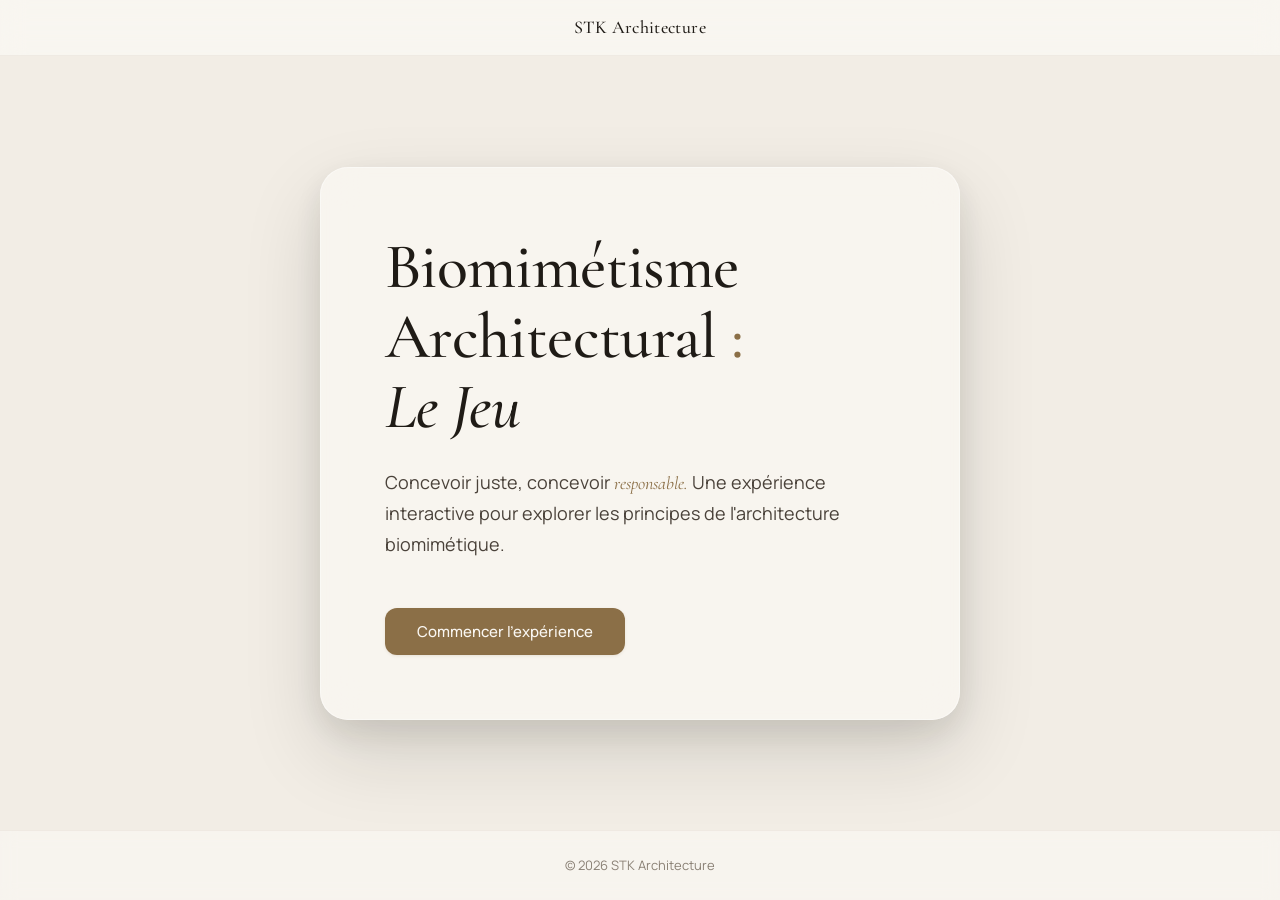
==== commit 1ab56e74: "d" ====
--- a/index.html
+++ b/index.html
@@ -1,253 +1,217 @@
-<!DOCTYPE html>
-<html lang="fr">
-<head>
-  <meta charset="UTF-8" />
-  <meta name="viewport" content="width=device-width, initial-scale=1.0" />
-  <meta name="description" content="STK Architecture — Biomimétisme Architectural : Le Jeu. Un jeu d'association pédagogique entre formes vivantes et structures bâties." />
-  <title>STK Architecture — Biomimétisme : Le Jeu</title>
-
-  <!-- Typographies : Cormorant Garamond (serif italique pour titres) + Manrope (sans-serif corps) -->
-  <link rel="preconnect" href="https://fonts.googleapis.com" />
-  <link rel="preconnect" href="https://fonts.gstatic.com" crossorigin />
-  <link
-    href="https://fonts.googleapis.com/css2?family=Cormorant+Garamond:ital,wght@0,400;0,500;0,600;1,400;1,500;1,600&family=Manrope:wght@300;400;500;600;700&display=swap"
-    rel="stylesheet"
-  />
-
-  <link rel="stylesheet" href="style.css" />
-</head>
-<body>
-
-  <!-- ========== EN-TÊTE — Minimaliste ========== -->
-  <header class="site-header" role="banner">
-    <div class="site-header__inner">
-      <a
-        href="https://stk-architecture.com"
-        class="site-header__logo"
-        aria-label="Retour au site STK Architecture"
-        title="Retour au site STK Architecture"
-      >
-        <span class="logo-mark">STK</span>
-        <span class="logo-word">Architecture</span>
-        <span class="logo-arrow" aria-hidden="true">↗</span>
-      </a>
-    </div>
-  </header>
-
-  <!-- ========== LANDING ========== -->
-  <main id="view-landing" class="view view--landing" aria-labelledby="landing-title">
-    <div class="landing">
-      <div class="landing__text">
-        <p class="landing__eyebrow">Jeu éducatif · STK Architecture</p>
-        <h1 id="landing-title" class="landing__title">
-          Biomimétisme<br />
-          Architectural <span class="landing__title-em">:</span><br />
-          <em>Le Jeu</em>
-        </h1>
-        <p class="landing__lede">
-          Concevoir juste, concevoir <em>responsable.</em>
-          Une expérience interactive pour explorer les principes
-          de l'architecture biomimétique. Découvrez comment les
-          systèmes naturels peuvent inspirer des solutions durables,
-          esthétiques et fonctionnelles pour nos habitats de demain.
-        </p>
-        <button type="button" class="btn btn--primary" id="btn-start">
-          Commencer l'expérience
-        </button>
-      </div>
-
-      <aside class="landing__card" aria-labelledby="landing-card-title">
-        <span class="landing__card-mark">↳</span>
-        <h2 id="landing-card-title" class="landing__card-title">
-          Le biomimétisme, c'est quoi&nbsp;?
-        </h2>
-        <p>
-          S'inspirer du vivant pour inventer mieux. Observer comment
-          les plantes, les animaux, les insectes fabriquent leurs
-          formes, leurs matériaux et leurs structures — puis traduire
-          ces stratégies dans nos bâtiments. Pendant des milliards
-          d'années, la nature a optimisé ses solutions. Il suffit de
-          regarder, et d'apprendre.
-        </p>
-        <p class="landing__card-meta">
-          4 manches &nbsp;·&nbsp; 20 associations &nbsp;·&nbsp; ~10 minutes
-        </p>
-      </aside>
-    </div>
-  </main>
-
-  <!-- ========== JEU ========== -->
-  <main id="view-game" class="view view--game" hidden aria-labelledby="game-title">
-
-    <div class="game">
-      <header class="game__header">
-        <div class="game__header-left">
-          <h2 class="game__phase" id="game-phase">Manche 1 / 4</h2>
-        </div>
-        <div class="game__header-right">
-          <div class="game__progress" aria-live="polite">
-            <span class="game__progress-label">Paires trouvées</span>
-            <span class="game__progress-count">
-              <span id="game-found">0</span>
-              <span class="game__progress-sep">/</span>
-              <span id="game-total">5</span>
-            </span>
-          </div>
-        </div>
-      </header>
-
-      <section class="game__board" aria-label="Plateau de jeu">
-        <div class="board" id="board" role="grid" aria-label="Grille de cartes à associer">
-          <!-- Les cartes sont injectées par script.js -->
-        </div>
-      </section>
-
-      <footer class="game__footer">
-        <button type="button" class="btn btn--ghost btn--small" id="btn-quit">
-          Quitter la session
-        </button>
-        <p class="game__legend">
-          <span class="legend-dot legend-dot--bio"></span> Biologie
-          <span class="legend-sep">·</span>
-          <span class="legend-dot legend-dot--archi"></span> Architecture
-        </p>
-      </footer>
-    </div>
-  </main>
-
-  <!-- ========== TOAST INDICE ========== -->
-  <div
-    class="hint-toast"
-    id="hint-toast"
-    role="status"
-    aria-live="polite"
-    hidden
-  >
-    <span class="hint-toast__icon">✦</span>
-    <span class="hint-toast__text" id="hint-toast-text"></span>
-  </div>
-
-  <!-- ========== MODALE : PAIRE TROUVÉE ========== -->
-  <div
-    class="modal"
-    id="modal-pair"
-    role="dialog"
-    aria-modal="true"
-    aria-labelledby="modal-pair-title"
-    hidden
-  >
-    <div class="modal__backdrop" data-close-modal="modal-pair"></div>
-    <article class="modal__panel modal__panel--pair">
-      <header class="modal__header">
-        <p class="modal__eyebrow">Association réussie</p>
-        <h3 class="modal__title" id="modal-pair-title">—</h3>
-      </header>
-
-      <div class="modal__pair-visuals">
-        <figure class="modal__visual modal__visual--bio">
-          <div class="modal__visual-image" id="modal-pair-bio-image" aria-hidden="true"></div>
-          <figcaption>
-            <span class="modal__visual-label">Biologie</span>
-            <span class="modal__visual-name" id="modal-pair-bio-name">—</span>
-          </figcaption>
-        </figure>
-        <div class="modal__visual-link" aria-hidden="true">
-          <span>↔</span>
-        </div>
-        <figure class="modal__visual modal__visual--archi">
-          <div class="modal__visual-image" id="modal-pair-archi-image" aria-hidden="true"></div>
-          <figcaption>
-            <span class="modal__visual-label">Architecture</span>
-            <span class="modal__visual-name" id="modal-pair-archi-name">—</span>
-          </figcaption>
-        </figure>
-      </div>
-
-      <p class="modal__body" id="modal-pair-text">—</p>
-
-      <footer class="modal__footer">
-        <button type="button" class="btn btn--primary" id="modal-pair-continue">
-          Continuer →
-        </button>
-      </footer>
-    </article>
-  </div>
-
-  <!-- ========== MODALE : FIN DE MANCHE ========== -->
-  <div
-    class="modal"
-    id="modal-round"
-    role="dialog"
-    aria-modal="true"
-    aria-labelledby="modal-round-title"
-    hidden
-  >
-    <div class="modal__backdrop"></div>
-    <article class="modal__panel modal__panel--round">
-      <p class="modal__eyebrow">Manche complétée</p>
-      <h3 class="modal__title" id="modal-round-title">—</h3>
-      <p class="modal__body" id="modal-round-text">
-        Cinq associations trouvées. Vous progressez dans la lecture
-        des stratégies du vivant.
-      </p>
-      <div class="modal__progress" aria-hidden="true">
-        <div class="modal__progress-bar">
-          <div class="modal__progress-fill" id="modal-round-fill"></div>
-        </div>
-        <span id="modal-round-percent">0%</span>
-      </div>
-      <footer class="modal__footer">
-        <button type="button" class="btn btn--primary" id="modal-round-continue">
-          Manche suivante →
-        </button>
-      </footer>
-    </article>
-  </div>
-
-  <!-- ========== MODALE : FIN DE JEU ========== -->
-  <div
-    class="modal"
-    id="modal-end"
-    role="dialog"
-    aria-modal="true"
-    aria-labelledby="modal-end-title"
-    hidden
-  >
-    <div class="modal__backdrop"></div>
-    <article class="modal__panel modal__panel--end">
-      <p class="modal__eyebrow">Session complète</p>
-      <h3 class="modal__title" id="modal-end-title">
-        <em>Masterful Connections</em>
-      </h3>
-      <p class="modal__body">
-        Vingt liens biomimétiques décryptés. Vous avez exploré
-        comment la nature innove depuis des milliards d'années.
-        Chez STK, nous intégrons cette sagesse millénaire pour
-        concevoir des espaces justes, résilients et profondément
-        liés à leur territoire.
-      </p>
-      <footer class="modal__footer modal__footer--split">
-        <button type="button" class="btn btn--ghost" id="modal-end-restart">
-          Rejouer
-        </button>
-        <button type="button" class="btn btn--primary" id="modal-end-close">
-          Revenir à l'accueil
-        </button>
-      </footer>
-    </article>
-  </div>
-
-  <!-- ========== PIED DE PAGE ========== -->
-  <footer class="site-footer">
-    <p class="site-footer__brand">STK Architecture</p>
-    <p class="site-footer__copy">© 2026 STK Architecture — Biomimétisme Éducatif</p>
-    <nav class="site-footer__nav" aria-label="Liens secondaires">
-      <a href="#">Legal</a>
-      <a href="#">Privacy</a>
-      <a href="#">Methodology</a>
-    </nav>
-  </footer>
-
-  <script src="script.js" defer></script>
-</body>
+<!DOCTYPE html>
+<html lang="fr">
+<head>
+  <meta charset="UTF-8" />
+  <meta name="viewport" content="width=device-width, initial-scale=1.0" />
+  <meta name="description" content="STK Architecture — Biomimétisme Architectural : Le Jeu. Un jeu d'association pédagogique entre formes vivantes et structures bâties." />
+  <title>STK Architecture — Biomimétisme : Le Jeu</title>
+
+  <!-- Typographies : Cormorant Garamond (serif italique pour titres) + Manrope (sans-serif corps) -->
+  <link rel="preconnect" href="https://fonts.googleapis.com" />
+  <link rel="preconnect" href="https://fonts.gstatic.com" crossorigin />
+  <link
+    href="https://fonts.googleapis.com/css2?family=Cormorant+Garamond:ital,wght@0,400;0,500;0,600;1,400;1,500;1,600&family=Manrope:wght@300;400;500;600;700&display=swap"
+    rel="stylesheet"
+  />
+
+  <link rel="stylesheet" href="style.css" />
+</head>
+<body>
+
+  <!-- ========== BACKGROUND SAISONNIER ========== -->
+  <div class="seasonal-bg" id="seasonal-bg" aria-hidden="true"></div>
+
+  <!-- ========== EN-TÊTE ULTRA-MINIMALISTE ========== -->
+  <header class="site-header" role="banner">
+    <div class="site-header__inner">
+      <a href="https://stk-architecture.com" class="site-header__logo" aria-label="STK Architecture">
+        STK Architecture
+      </a>
+    </div>
+  </header>
+
+  <!-- ========== LANDING ========== -->
+  <main id="view-landing" class="view view--landing" aria-labelledby="landing-title">
+    <div class="landing">
+      <div class="landing__content">
+        <h1 id="landing-title" class="landing__title">
+          Biomimétisme<br />
+          Architectural <span class="landing__title-punct">:</span><br />
+          <em>Le Jeu</em>
+        </h1>
+        <p class="landing__lede">
+          Concevoir juste, concevoir <em>responsable.</em>
+          Une expérience interactive pour explorer les principes
+          de l'architecture biomimétique.
+        </p>
+        <button type="button" class="btn btn--primary" id="btn-start">
+          Commencer l'expérience
+        </button>
+      </div>
+    </div>
+  </main>
+
+  <!-- ========== JEU ========== -->
+  <main id="view-game" class="view view--game" hidden aria-labelledby="game-title">
+
+    <div class="game">
+      <header class="game__header">
+        <div class="game__header-left">
+          <p class="game__phase" id="game-phase">Manche 1 / 4</p>
+          <h2 id="game-title" class="game__title">
+            <span id="game-round-title">Association Biologique</span>
+          </h2>
+        </div>
+        <div class="game__header-right">
+          <div class="game__progress" aria-live="polite">
+            <span class="game__progress-label">Paires</span>
+            <span class="game__progress-count">
+              <span id="game-found">0</span>
+              <span class="game__progress-sep">/</span>
+              <span id="game-total">5</span>
+            </span>
+          </div>
+        </div>
+      </header>
+
+      <section class="game__board" aria-label="Plateau de jeu">
+        <div class="board" id="board" role="grid" aria-label="Grille de cartes à associer">
+          <!-- Les cartes sont injectées par script.js -->
+        </div>
+      </section>
+
+      <footer class="game__footer">
+        <button type="button" class="btn btn--ghost" id="btn-quit">
+          Quitter
+        </button>
+      </footer>
+    </div>
+  </main>
+
+  <!-- ========== TOAST INDICE ========== -->
+  <div
+    class="hint-toast"
+    id="hint-toast"
+    role="status"
+    aria-live="polite"
+    hidden
+  >
+    <span class="hint-toast__icon">✦</span>
+    <span class="hint-toast__text" id="hint-toast-text"></span>
+  </div>
+
+  <!-- ========== MODALE : PAIRE TROUVÉE ========== -->
+  <div
+    class="modal"
+    id="modal-pair"
+    role="dialog"
+    aria-modal="true"
+    aria-labelledby="modal-pair-title"
+    hidden
+  >
+    <div class="modal__backdrop" data-close-modal="modal-pair"></div>
+    <article class="modal__panel modal__panel--pair">
+      <header class="modal__header">
+        <h3 class="modal__title" id="modal-pair-title">—</h3>
+      </header>
+
+      <div class="modal__pair-visuals">
+        <figure class="modal__visual modal__visual--bio">
+          <div class="modal__visual-image" id="modal-pair-bio-image" aria-hidden="true"></div>
+          <figcaption>
+            <span class="modal__visual-label">Biologie</span>
+            <span class="modal__visual-name" id="modal-pair-bio-name">—</span>
+          </figcaption>
+        </figure>
+        <div class="modal__visual-link" aria-hidden="true">
+          <span>↔</span>
+        </div>
+        <figure class="modal__visual modal__visual--archi">
+          <div class="modal__visual-image" id="modal-pair-archi-image" aria-hidden="true"></div>
+          <figcaption>
+            <span class="modal__visual-label">Architecture</span>
+            <span class="modal__visual-name" id="modal-pair-archi-name">—</span>
+          </figcaption>
+        </figure>
+      </div>
+
+      <p class="modal__body" id="modal-pair-text">—</p>
+
+      <footer class="modal__footer">
+        <button type="button" class="btn btn--primary" id="modal-pair-continue">
+          Continuer →
+        </button>
+      </footer>
+    </article>
+  </div>
+
+  <!-- ========== MODALE : FIN DE MANCHE ========== -->
+  <div
+    class="modal"
+    id="modal-round"
+    role="dialog"
+    aria-modal="true"
+    aria-labelledby="modal-round-title"
+    hidden
+  >
+    <div class="modal__backdrop"></div>
+    <article class="modal__panel modal__panel--round">
+      <h3 class="modal__title" id="modal-round-title">—</h3>
+      <p class="modal__body" id="modal-round-text">
+        Cinq associations trouvées. Vous progressez dans la lecture
+        des stratégies du vivant.
+      </p>
+      <div class="modal__progress" aria-hidden="true">
+        <div class="modal__progress-bar">
+          <div class="modal__progress-fill" id="modal-round-fill"></div>
+        </div>
+        <span id="modal-round-percent">0%</span>
+      </div>
+      <footer class="modal__footer">
+        <button type="button" class="btn btn--primary" id="modal-round-continue">
+          Manche suivante →
+        </button>
+      </footer>
+    </article>
+  </div>
+
+  <!-- ========== MODALE : FIN DE JEU ========== -->
+  <div
+    class="modal"
+    id="modal-end"
+    role="dialog"
+    aria-modal="true"
+    aria-labelledby="modal-end-title"
+    hidden
+  >
+    <div class="modal__backdrop"></div>
+    <article class="modal__panel modal__panel--end">
+      <h3 class="modal__title" id="modal-end-title">
+        <em>Session complète</em>
+      </h3>
+      <p class="modal__body">
+        Vingt liens biomimétiques décryptés. Vous avez exploré
+        comment la nature innove depuis des milliards d'années.
+        Chez STK, nous intégrons cette sagesse millénaire pour
+        concevoir des espaces justes, résilients et profondément
+        liés à leur territoire.
+      </p>
+      <footer class="modal__footer modal__footer--split">
+        <button type="button" class="btn btn--ghost" id="modal-end-restart">
+          Rejouer
+        </button>
+        <button type="button" class="btn btn--primary" id="modal-end-close">
+          Revenir à l'accueil
+        </button>
+      </footer>
+    </article>
+  </div>
+
+  <!-- ========== PIED DE PAGE ========== -->
+  <footer class="site-footer">
+    <p class="site-footer__text">© 2026 STK Architecture</p>
+  </footer>
+
+  <script src="script.js" defer></script>
+</body>
 </html>
--- a/style.css
+++ b/style.css
@@ -1,1152 +1,805 @@
-/* =============================================================
-   STK Architecture — Biomimétisme : Le Jeu
-   Feuille de style principale
-   ============================================================= */
-
-/* -------------------------------------------------------------
-   1. RESET & BASE
-   ------------------------------------------------------------- */
-   *,
-   *::before,
-   *::after {
-     box-sizing: border-box;
-     margin: 0;
-     padding: 0;
-   }
-   
-   html {
-     -webkit-text-size-adjust: 100%;
-     -moz-text-size-adjust: 100%;
-     text-size-adjust: 100%;
-     scroll-behavior: smooth;
-   }
-   
-   body {
-     font-family: var(--font-sans);
-     font-size: 16px;
-     line-height: 1.6;
-     color: var(--color-ink);
-     background-color: var(--color-bg);
-     -webkit-font-smoothing: antialiased;
-     -moz-osx-font-smoothing: grayscale;
-     min-height: 100vh;
-     min-height: 100dvh;
-     display: flex;
-     flex-direction: column;
-     overflow-x: hidden;
-   }
-   
-   img,
-   picture,
-   svg {
-     display: block;
-     max-width: 100%;
-   }
-   
-   button {
-     font-family: inherit;
-     font-size: inherit;
-     color: inherit;
-     background: none;
-     border: none;
-     cursor: pointer;
-   }
-   
-   a {
-     color: inherit;
-     text-decoration: none;
-   }
-   
-   [hidden] {
-     display: none !important;
-   }
-   
-   /* -------------------------------------------------------------
-      2. DESIGN TOKENS
-      ------------------------------------------------------------- */
-   :root {
-     /* Couleurs — palette sable / terre / encre */
-     --color-bg: #f2ede5;
-     --color-bg-soft: #ebe4d8;
-     --color-surface: #faf7f2;
-     --color-surface-elev: #ffffff;
-     --color-ink: #1f1b16;
-     --color-ink-soft: #4a423a;
-     --color-ink-mute: #8a8175;
-     --color-line: #d9d1c2;
-     --color-line-soft: #e6dfd2;
-     --color-accent: #8b6f47;
-     --color-accent-deep: #6b552e;
-     --color-success: #7a8b6c;
-     --color-success-soft: #e5ead8;
-     --color-error: #a85d3e;
-     --color-error-soft: #f1d8ce;
-     --color-bio: #6b8a6e;
-     --color-archi: #8b6f47;
-   
-     /* Typographies */
-     --font-serif: "Cormorant Garamond", "Garamond", "Georgia", serif;
-     --font-sans: "Manrope", "Helvetica Neue", "Helvetica", "Arial", sans-serif;
-   
-     /* Espacements */
-     --space-1: 4px;
-     --space-2: 8px;
-     --space-3: 12px;
-     --space-4: 16px;
-     --space-5: 24px;
-     --space-6: 32px;
-     --space-7: 48px;
-     --space-8: 64px;
-     --space-9: 96px;
-   
-     /* Rayons */
-     --radius-sm: 6px;
-     --radius-md: 12px;
-     --radius-lg: 20px;
-     --radius-xl: 28px;
-   
-     /* Ombres */
-     --shadow-sm: 0 1px 2px rgba(31, 27, 22, 0.04),
-                  0 2px 6px rgba(31, 27, 22, 0.04);
-     --shadow-md: 0 4px 12px rgba(31, 27, 22, 0.06),
-                  0 12px 32px rgba(31, 27, 22, 0.06);
-     --shadow-lg: 0 12px 32px rgba(31, 27, 22, 0.10),
-                  0 32px 80px rgba(31, 27, 22, 0.14);
-   
-     /* Easing — courbes d'animation soignées (style Apple) */
-     --ease-out-quart: cubic-bezier(0.25, 1, 0.5, 1);
-     --ease-out-quint: cubic-bezier(0.22, 1, 0.36, 1);
-     --ease-in-out-soft: cubic-bezier(0.65, 0, 0.35, 1);
-     --ease-spring: cubic-bezier(0.34, 1.56, 0.64, 1);
-   
-     /* Durées */
-     --dur-fast: 180ms;
-     --dur-med: 320ms;
-     --dur-slow: 560ms;
-     --dur-xslow: 900ms;
-   
-     /* Layout */
-     --header-h: 64px;
-     --container-max: 1320px;
-   }
-   
-   /* -------------------------------------------------------------
-      3. TYPOGRAPHIE
-      ------------------------------------------------------------- */
-   h1,
-   h2,
-   h3,
-   h4 {
-     font-family: var(--font-serif);
-     font-weight: 500;
-     line-height: 1.1;
-     letter-spacing: -0.01em;
-     color: var(--color-ink);
-   }
-   
-   em {
-     font-style: italic;
-     font-family: var(--font-serif);
-   }
-   
-   p {
-     color: var(--color-ink-soft);
-   }
-   
-   /* -------------------------------------------------------------
-      4. HEADER — Minimaliste, logo cliquable
-      ------------------------------------------------------------- */
-   .site-header {
-     position: sticky;
-     top: 0;
-     z-index: 50;
-     background-color: rgba(242, 237, 229, 0.78);
-     backdrop-filter: saturate(150%) blur(14px);
-     -webkit-backdrop-filter: saturate(150%) blur(14px);
-     border-bottom: 1px solid var(--color-line-soft);
-   }
-   
-   .site-header__inner {
-     max-width: var(--container-max);
-     margin: 0 auto;
-     padding: 0 var(--space-5);
-     height: var(--header-h);
-     display: flex;
-     align-items: center;
-     justify-content: flex-start;
-   }
-   
-   /* Logo = bouton "retour au site" */
-   .site-header__logo {
-     display: inline-flex;
-     align-items: baseline;
-     gap: 8px;
-     padding: 8px 14px;
-     margin-left: -14px; /* aligne visuellement le texte avec la grille */
-     border-radius: 999px;
-     font-family: var(--font-serif);
-     font-size: 18px;
-     font-weight: 500;
-     letter-spacing: 0.04em;
-     color: var(--color-ink);
-     transition:
-       background-color var(--dur-med) var(--ease-out-quart),
-       transform var(--dur-med) var(--ease-out-quart),
-       color var(--dur-med) var(--ease-out-quart);
-   }
-   
-   .site-header__logo:hover {
-     background-color: var(--color-ink);
-     color: var(--color-bg);
-     transform: translateY(-1px);
-   }
-   
-   .site-header__logo:hover .logo-word {
-     color: var(--color-bg);
-   }
-   
-   .site-header__logo:hover .logo-arrow {
-     transform: translate(2px, -2px);
-     opacity: 1;
-   }
-   
-   .site-header__logo:focus-visible {
-     outline: 2px solid var(--color-accent);
-     outline-offset: 3px;
-   }
-   
-   .site-header__logo:active {
-     transform: translateY(0) scale(0.98);
-   }
-   
-   .logo-mark {
-     font-weight: 600;
-     letter-spacing: 0.08em;
-   }
-   
-   .logo-word {
-     font-style: italic;
-     color: var(--color-ink-soft);
-     transition: color var(--dur-med) var(--ease-out-quart);
-   }
-   
-   .logo-arrow {
-     display: inline-block;
-     font-size: 14px;
-     font-style: normal;
-     opacity: 0.55;
-     margin-left: 2px;
-     transition:
-       transform var(--dur-med) var(--ease-out-quart),
-       opacity var(--dur-med) var(--ease-out-quart);
-   }
-   
-   /* -------------------------------------------------------------
-      5. BOUTONS — Design system unifié
-      Tous les CTA partagent la même direction artistique :
-      même fond, même couleur, mêmes bordures, même hover.
-      ------------------------------------------------------------- */
-   .btn {
-     display: inline-flex;
-     align-items: center;
-     justify-content: center;
-     gap: 8px;
-     padding: 14px 26px;
-     font-family: var(--font-sans);
-     font-size: 14px;
-     font-weight: 500;
-     letter-spacing: 0.02em;
-     border-radius: 999px;
-     cursor: pointer;
-     user-select: none;
-     white-space: nowrap;
-     border: 1px solid transparent;
-     background-color: var(--color-ink);
-     color: var(--color-bg);
-     box-shadow: 0 1px 2px rgba(31, 27, 22, 0.06);
-     transition:
-       transform 0.35s var(--ease-in-out-soft),
-       background-color 0.35s var(--ease-in-out-soft),
-       color 0.35s var(--ease-in-out-soft),
-       border-color 0.35s var(--ease-in-out-soft),
-       box-shadow 0.35s var(--ease-in-out-soft);
-   }
-   
-   .btn:hover {
-     background-color: var(--color-accent-deep);
-     color: var(--color-bg);
-     transform: translateY(-2px);
-     box-shadow: 0 10px 24px rgba(31, 27, 22, 0.18);
-   }
-   
-   .btn:focus-visible {
-     outline: 2px solid var(--color-accent);
-     outline-offset: 3px;
-   }
-   
-   .btn:active {
-     transform: translateY(0) scale(0.98);
-     box-shadow: 0 1px 2px rgba(31, 27, 22, 0.06);
-   }
-   
-   /* Variantes — toutes basées sur la même direction artistique */
-   .btn--primary {
-     /* Style par défaut (identique au .btn) — gardé pour rétrocompat. */
-   }
-   
-   .btn--ghost {
-     background-color: transparent;
-     color: var(--color-ink);
-     border-color: var(--color-ink);
-     box-shadow: none;
-   }
-   
-   .btn--ghost:hover {
-     background-color: var(--color-ink);
-     color: var(--color-bg);
-     border-color: var(--color-ink);
-     box-shadow: 0 10px 24px rgba(31, 27, 22, 0.18);
-   }
-   
-   .btn--small {
-     padding: 11px 20px;
-     font-size: 13px;
-   }
-   
-   /* -------------------------------------------------------------
-      6. LANDING
-      ------------------------------------------------------------- */
-   .view {
-     flex: 1;
-   }
-   
-   .view--landing {
-     padding: var(--space-7) var(--space-5) var(--space-9);
-   }
-   
-   .landing {
-     max-width: var(--container-max);
-     margin: 0 auto;
-     display: grid;
-     grid-template-columns: 1fr;
-     gap: var(--space-7);
-     align-items: center;
-   }
-   
-   @media (min-width: 880px) {
-     .landing {
-       grid-template-columns: 1.15fr 0.85fr;
-       gap: var(--space-8);
-       padding-top: var(--space-7);
-     }
-   }
-   
-   .landing__eyebrow {
-     font-size: 12px;
-     font-weight: 500;
-     letter-spacing: 0.18em;
-     text-transform: uppercase;
-     color: var(--color-ink-mute);
-     margin-bottom: var(--space-5);
-     animation: fadeUp var(--dur-slow) var(--ease-out-quint) both;
-   }
-   
-   .landing__title {
-     font-size: clamp(2.5rem, 7vw, 5.5rem);
-     font-weight: 500;
-     line-height: 0.98;
-     letter-spacing: -0.02em;
-     margin-bottom: var(--space-6);
-     color: var(--color-ink);
-     animation: fadeUp var(--dur-slow) var(--ease-out-quint) 80ms both;
-   }
-   
-   .landing__title em {
-     font-style: italic;
-     font-weight: 500;
-   }
-   
-   .landing__title-em {
-     font-style: italic;
-     color: var(--color-accent);
-   }
-   
-   .landing__lede {
-     font-size: clamp(15px, 1.5vw, 17px);
-     line-height: 1.65;
-     color: var(--color-ink-soft);
-     max-width: 52ch;
-     margin-bottom: var(--space-6);
-     animation: fadeUp var(--dur-slow) var(--ease-out-quint) 160ms both;
-   }
-   
-   .landing__lede em {
-     color: var(--color-accent);
-     font-style: italic;
-   }
-   
-   #btn-start {
-     animation: fadeUp var(--dur-slow) var(--ease-out-quint) 240ms both;
-   }
-   
-   .landing__card {
-     position: relative;
-     background-color: var(--color-surface);
-     border: 1px solid var(--color-line-soft);
-     border-radius: var(--radius-xl);
-     padding: var(--space-7);
-     box-shadow: var(--shadow-sm);
-     animation: fadeUp var(--dur-slow) var(--ease-out-quint) 320ms both;
-   }
-   
-   .landing__card-mark {
-     position: absolute;
-     top: var(--space-5);
-     right: var(--space-5);
-     font-size: 24px;
-     color: var(--color-accent);
-     font-family: var(--font-serif);
-   }
-   
-   .landing__card-title {
-     font-size: 1.8rem;
-     line-height: 1.15;
-     margin-bottom: var(--space-4);
-     color: var(--color-ink);
-   }
-   
-   .landing__card p {
-     font-size: 15px;
-     line-height: 1.65;
-     margin-bottom: var(--space-4);
-     color: var(--color-ink-soft);
-   }
-   
-   .landing__card-meta {
-     font-size: 12px !important;
-     letter-spacing: 0.12em;
-     text-transform: uppercase;
-     color: var(--color-ink-mute) !important;
-     margin-top: var(--space-5);
-     padding-top: var(--space-4);
-     border-top: 1px solid var(--color-line-soft);
-   }
-   
-   /* -------------------------------------------------------------
-      7. JEU — En-tête
-      ------------------------------------------------------------- */
-   .view--game {
-     padding: var(--space-5) var(--space-4) var(--space-7);
-     position: relative;
-     isolation: isolate;
-     /* --bg-opacity = opacité actuelle de l'arbre (0 → 1)
-        --bg-scale   = scale de l'arbre (1 → 1.05) pour l'effet "pousse" */
-     --bg-opacity: 0;
-     --bg-scale: 1;
-   }
-   
-   /* === Mécanique de l'arbre ===
-      L'arbre apparaît UNIQUEMENT sur la vue jeu (pas sur la landing).
-      Il démarre à opacité 0 et augmente de +20% à chaque bonne paire,
-      avec un très léger scale couplé pour donner l'impression qu'il pousse. */
-   .view--game::before {
-     content: "";
-     position: fixed;
-     inset: 0;
-     z-index: -1;
-     background-image: var(--round-bg);
-     background-size: cover;
-     background-position: center;
-     background-repeat: no-repeat;
-     opacity: var(--bg-opacity);
-     transform: scale(var(--bg-scale));
-     transform-origin: center 60%;
-     transition:
-       opacity 1100ms var(--ease-out-quint),
-       transform 1400ms var(--ease-out-quint);
-     pointer-events: none;
-     will-change: opacity, transform;
-   }
-   
-   /* Voile sable très léger par-dessus l'arbre pour adoucir le contraste
-      et garder une cohérence chromatique avec la palette du site. */
-   .view--game.has-round-bg::after {
-     content: "";
-     position: fixed;
-     inset: 0;
-     z-index: -1;
-     background: rgba(242, 237, 229, 0.35);
-     pointer-events: none;
-   }
-   
-   .game {
-     max-width: var(--container-max);
-     margin: 0 auto;
-   }
-   
-   .game__header {
-     display: flex;
-     flex-direction: column;
-     gap: var(--space-3);
-     margin-bottom: var(--space-6);
-     padding-bottom: var(--space-5);
-     border-bottom: 1px solid var(--color-line-soft);
-     animation: fadeUp var(--dur-med) var(--ease-out-quint) both;
-   }
-   
-   @media (min-width: 720px) {
-     .game__header {
-       flex-direction: row;
-       align-items: flex-end;
-       justify-content: space-between;
-       gap: var(--space-5);
-     }
-   }
-   
-   .game__phase {
-     font-family: var(--font-serif);
-     font-size: clamp(1.5rem, 3.5vw, 2rem);
-     font-weight: 500;
-     letter-spacing: 0.02em;
-     color: var(--color-ink);
-     margin: 0;
-   }
-   
-   .game__progress {
-     display: inline-flex;
-     align-items: center;
-     gap: var(--space-3);
-     padding: 10px 18px;
-     background-color: rgba(250, 247, 242, 0.78);
-     backdrop-filter: blur(6px) saturate(140%);
-     -webkit-backdrop-filter: blur(6px) saturate(140%);
-     border: 1px solid var(--color-line-soft);
-     border-radius: 999px;
-   }
-   
-   .game__progress-label {
-     font-size: 11px;
-     letter-spacing: 0.14em;
-     text-transform: uppercase;
-     color: var(--color-ink-mute);
-   }
-   
-   .game__progress-count {
-     font-family: var(--font-serif);
-     font-size: 18px;
-     color: var(--color-ink);
-     font-weight: 500;
-   }
-   
-   .game__progress-sep {
-     color: var(--color-ink-mute);
-     margin: 0 2px;
-     font-style: italic;
-   }
-   
-   /* -------------------------------------------------------------
-      8. PLATEAU — Grille de cartes
-      ------------------------------------------------------------- */
-   .game__board {
-     margin-bottom: var(--space-6);
-   }
-   
-   .board {
-     display: grid;
-     grid-template-columns: repeat(2, 1fr);
-     grid-template-rows: repeat(5, 1fr);
-     gap: var(--space-3);
-     min-height: 60vh;
-   }
-   
-   @media (min-width: 720px) {
-     .board {
-       grid-template-columns: repeat(3, 1fr);
-       grid-template-rows: repeat(4, 1fr);
-       gap: var(--space-4);
-     }
-   }
-   
-   @media (min-width: 1024px) {
-     .board {
-       grid-template-columns: repeat(4, 1fr);
-       grid-template-rows: repeat(3, 1fr);
-       gap: var(--space-5);
-     }
-   }
-   
-   /* -------------------------------------------------------------
-      9. CARTE
-      ------------------------------------------------------------- */
-   .card {
-     position: relative;
-     background-color: rgba(250, 247, 242, 0.78);
-     backdrop-filter: blur(6px) saturate(140%);
-     -webkit-backdrop-filter: blur(6px) saturate(140%);
-     border: 1px solid var(--color-line-soft);
-     border-radius: var(--radius-lg);
-     padding: var(--space-4);
-     display: flex;
-     flex-direction: column;
-     gap: var(--space-3);
-     cursor: pointer;
-     text-align: left;
-     overflow: hidden;
-     transition:
-       transform var(--dur-med) var(--ease-out-quint),
-       box-shadow var(--dur-med) var(--ease-out-quint),
-       border-color var(--dur-med) var(--ease-out-quint),
-       background-color var(--dur-med) var(--ease-out-quint),
-       opacity var(--dur-med) var(--ease-out-quint);
-     animation: cardIn var(--dur-slow) var(--ease-out-quint) both;
-     animation-delay: calc(var(--card-i, 0) * 40ms);
-   }
-   
-   .card:hover:not(.card--solved):not(.card--empty) {
-     transform: translateY(-2px);
-     box-shadow: var(--shadow-md);
-     border-color: var(--color-line);
-     background-color: rgba(250, 247, 242, 0.92);
-   }
-   
-   .card:focus-visible {
-     outline: 2px solid var(--color-accent);
-     outline-offset: 3px;
-   }
-   
-   /* État sélectionné — léger glow doré */
-   .card--selected {
-     background-color: #fffaf2;
-     border-color: var(--color-accent);
-     box-shadow:
-       0 0 0 2px rgba(139, 111, 71, 0.18),
-       0 8px 24px rgba(139, 111, 71, 0.15);
-     transform: translateY(-2px);
-   }
-   
-   /* Animation de validation correcte */
-   .card--correct {
-     background-color: var(--color-success-soft);
-     border-color: var(--color-success);
-     animation: cardCorrect 600ms var(--ease-out-quint);
-   }
-   
-   @keyframes cardCorrect {
-     0%   { transform: translateY(-2px) scale(1); }
-     35%  { transform: translateY(-4px) scale(1.03); }
-     100% { transform: translateY(0) scale(1); }
-   }
-   
-   /* Animation d'erreur */
-   .card--wrong {
-     background-color: var(--color-error-soft);
-     border-color: var(--color-error);
-     animation: cardWrong 480ms var(--ease-in-out-soft);
-   }
-   
-   @keyframes cardWrong {
-     0%, 100% { transform: translateX(0); }
-     20%      { transform: translateX(-6px); }
-     40%      { transform: translateX(5px); }
-     60%      { transform: translateX(-4px); }
-     80%      { transform: translateX(3px); }
-   }
-   
-   /* État résolu — atténué, non cliquable */
-   .card--solved {
-     opacity: 0.42;
-     cursor: default;
-     pointer-events: none;
-     background-color: var(--color-bg-soft);
-   }
-   
-   .card--solved::after {
-     content: "✓";
-     position: absolute;
-     top: 14px;
-     right: 14px;
-     width: 24px;
-     height: 24px;
-     display: flex;
-     align-items: center;
-     justify-content: center;
-     font-size: 14px;
-     font-weight: 600;
-     background-color: var(--color-success);
-     color: #fff;
-     border-radius: 50%;
-   }
-   
-   /* Case vide — invisible mais conserve l'espacement de grille */
-   .card--empty {
-     background: transparent;
-     border: 1px dashed transparent;
-     cursor: default;
-     pointer-events: none;
-     box-shadow: none;
-   }
-   
-   /* Composition interne de la carte */
-   .card__media {
-     flex: 1;
-     background-color: var(--color-bg-soft);
-     background-size: cover;
-     background-position: center;
-     border-radius: var(--radius-md);
-     min-height: 70px;
-     position: relative;
-     overflow: hidden;
-   }
-   
-   .card__media::before {
-     /* Placeholder grain subtil quand pas d'image */
-     content: "";
-     position: absolute;
-     inset: 0;
-     background:
-       radial-gradient(
-         circle at 30% 20%,
-         rgba(255, 255, 255, 0.35),
-         transparent 60%
-       ),
-       radial-gradient(
-         circle at 70% 80%,
-         rgba(31, 27, 22, 0.06),
-         transparent 60%
-       );
-   }
-   
-   .card__label {
-     position: absolute;
-     top: 8px;
-     left: 8px;
-     font-size: 9px;
-     font-weight: 600;
-     letter-spacing: 0.16em;
-     text-transform: uppercase;
-     padding: 4px 8px;
-     border-radius: 999px;
-     background-color: rgba(250, 247, 242, 0.92);
-     backdrop-filter: blur(6px);
-     -webkit-backdrop-filter: blur(6px);
-     z-index: 2;
-   }
-   
-   .card__label--bio {
-     color: var(--color-bio);
-     border: 1px solid rgba(107, 138, 110, 0.3);
-   }
-   
-   .card__label--archi {
-     color: var(--color-archi);
-     border: 1px solid rgba(139, 111, 71, 0.3);
-   }
-   
-   .card__name {
-     font-family: var(--font-serif);
-     font-size: 15px;
-     font-weight: 500;
-     line-height: 1.15;
-     color: var(--color-ink);
-     padding: 0 2px;
-   }
-   
-   @media (min-width: 720px) {
-     .card__name {
-       font-size: 17px;
-     }
-   }
-   
-   .card__caption {
-     font-size: 11px;
-     line-height: 1.4;
-     color: var(--color-ink-mute);
-     padding: 0 2px;
-   }
-   
-   @media (min-width: 720px) {
-     .card__caption {
-       font-size: 12px;
-     }
-   }
-   
-   /* -------------------------------------------------------------
-      10. PIED DE JEU
-      ------------------------------------------------------------- */
-   .game__footer {
-     display: flex;
-     align-items: center;
-     justify-content: space-between;
-     flex-wrap: wrap;
-     gap: var(--space-4);
-     padding: var(--space-4);
-     background-color: rgba(250, 247, 242, 0.78);
-     backdrop-filter: blur(8px) saturate(140%);
-     -webkit-backdrop-filter: blur(8px) saturate(140%);
-     border-radius: var(--radius-lg);
-     border: 1px solid rgba(217, 209, 194, 0.4);
-   }
-   
-   .game__legend {
-     display: inline-flex;
-     align-items: center;
-     gap: var(--space-3);
-     font-size: 12px;
-     color: var(--color-ink-mute);
-     letter-spacing: 0.04em;
-   }
-   
-   .legend-dot {
-     display: inline-block;
-     width: 8px;
-     height: 8px;
-     border-radius: 50%;
-     margin-right: 6px;
-     vertical-align: middle;
-   }
-   
-   .legend-dot--bio { background-color: var(--color-bio); }
-   .legend-dot--archi { background-color: var(--color-archi); }
-   
-   .legend-sep {
-     color: var(--color-line);
-   }
-   
-   /* -------------------------------------------------------------
-      11. TOAST D'INDICE — Bas à droite, non intrusif, lisible
-      ------------------------------------------------------------- */
-   .hint-toast {
-     position: fixed;
-     bottom: var(--space-6);
-     right: var(--space-6);
-     z-index: 60;
-     display: inline-flex;
-     align-items: flex-start;
-     gap: var(--space-4);
-     max-width: min(480px, calc(100vw - 48px));
-     padding: var(--space-5) var(--space-6);
-     background-color: rgba(31, 27, 22, 0.94);
-     backdrop-filter: blur(8px) saturate(140%);
-     -webkit-backdrop-filter: blur(8px) saturate(140%);
-     color: var(--color-bg);
-     border-radius: var(--radius-lg);
-     box-shadow: var(--shadow-lg);
-     opacity: 0;
-     transform: translateY(16px);
-     transition:
-       opacity 450ms var(--ease-in-out-soft),
-       transform 450ms var(--ease-in-out-soft);
-     pointer-events: none;
-   }
-   
-   .hint-toast.is-visible {
-     opacity: 1;
-     transform: translateY(0);
-     pointer-events: auto;
-   }
-   
-   .hint-toast__icon {
-     color: var(--color-accent);
-     font-size: 20px;
-     line-height: 1.4;
-     flex-shrink: 0;
-     margin-top: 2px;
-   }
-   
-   .hint-toast__text {
-     font-size: 16px;
-     line-height: 1.6;
-     letter-spacing: 0.005em;
-     font-weight: 400;
-   }
-   
-   @media (max-width: 560px) {
-     .hint-toast {
-       bottom: var(--space-5);
-       right: var(--space-5);
-       left: var(--space-5);
-       max-width: none;
-     }
-   }
-   
-   /* -------------------------------------------------------------
-      12. MODALES
-      ------------------------------------------------------------- */
-   .modal {
-     position: fixed;
-     inset: 0;
-     z-index: 100;
-     display: flex;
-     align-items: center;
-     justify-content: center;
-     padding: var(--space-4);
-   }
-   
-   .modal__backdrop {
-     position: absolute;
-     inset: 0;
-     background-color: rgba(31, 27, 22, 0.42);
-     backdrop-filter: blur(10px);
-     -webkit-backdrop-filter: blur(10px);
-     opacity: 0;
-     animation: backdropIn var(--dur-med) var(--ease-out-quart) forwards;
-   }
-   
-   .modal__panel {
-     position: relative;
-     background-color: var(--color-surface-elev);
-     border-radius: var(--radius-xl);
-     padding: var(--space-6) var(--space-5);
-     width: 100%;
-     max-width: 560px;
-     max-height: calc(100dvh - 32px);
-     overflow-y: auto;
-     box-shadow: var(--shadow-lg);
-     opacity: 0;
-     transform: translateY(8px) scale(0.96);
-     animation: panelIn var(--dur-slow) var(--ease-out-quint) 60ms forwards;
-   }
-   
-   @media (min-width: 720px) {
-     .modal__panel {
-       padding: var(--space-7);
-     }
-   }
-   
-   @keyframes backdropIn {
-     to { opacity: 1; }
-   }
-   
-   @keyframes panelIn {
-     to {
-       opacity: 1;
-       transform: translateY(0) scale(1);
-     }
-   }
-   
-   .modal__header {
-     margin-bottom: var(--space-5);
-   }
-   
-   .modal__eyebrow {
-     font-size: 11px;
-     letter-spacing: 0.18em;
-     text-transform: uppercase;
-     color: var(--color-success);
-     margin-bottom: var(--space-2);
-     font-weight: 600;
-   }
-   
-   .modal__title {
-     font-size: clamp(1.7rem, 3.5vw, 2.2rem);
-     line-height: 1.1;
-     color: var(--color-ink);
-     margin-bottom: var(--space-3);
-   }
-   
-   .modal__body {
-     font-size: 15px;
-     line-height: 1.65;
-     color: var(--color-ink-soft);
-     margin-bottom: var(--space-6);
-   }
-   
-   .modal__footer {
-     display: flex;
-     justify-content: flex-end;
-     gap: var(--space-3);
-   }
-   
-   .modal__footer--split {
-     justify-content: space-between;
-   }
-   
-   /* — Modale paire trouvée — */
-   .modal__pair-visuals {
-     display: grid;
-     grid-template-columns: 1fr auto 1fr;
-     align-items: stretch;
-     gap: var(--space-3);
-     margin-bottom: var(--space-5);
-   }
-   
-   .modal__visual {
-     display: flex;
-     flex-direction: column;
-     gap: var(--space-3);
-   }
-   
-   .modal__visual-image {
-     aspect-ratio: 1 / 1;
-     background-color: var(--color-bg-soft);
-     background-size: cover;
-     background-position: center;
-     border-radius: var(--radius-md);
-     position: relative;
-     overflow: hidden;
-   }
-   
-   .modal__visual-image::before {
-     content: "";
-     position: absolute;
-     inset: 0;
-     background:
-       radial-gradient(
-         circle at 30% 30%,
-         rgba(255, 255, 255, 0.35),
-         transparent 65%
-       );
-   }
-   
-   .modal__visual--bio .modal__visual-image {
-     background-color: #d9e1d3;
-   }
-   
-   .modal__visual--archi .modal__visual-image {
-     background-color: #e6dac5;
-   }
-   
-   .modal__visual figcaption {
-     display: flex;
-     flex-direction: column;
-     gap: 2px;
-   }
-   
-   .modal__visual-label {
-     font-size: 10px;
-     letter-spacing: 0.18em;
-     text-transform: uppercase;
-     color: var(--color-ink-mute);
-     font-weight: 600;
-   }
-   
-   .modal__visual--bio .modal__visual-label { color: var(--color-bio); }
-   .modal__visual--archi .modal__visual-label { color: var(--color-archi); }
-   
-   .modal__visual-name {
-     font-family: var(--font-serif);
-     font-size: 15px;
-     font-weight: 500;
-     color: var(--color-ink);
-     line-height: 1.2;
-   }
-   
-   .modal__visual-link {
-     display: flex;
-     align-items: center;
-     justify-content: center;
-     font-size: 20px;
-     color: var(--color-accent);
-     font-family: var(--font-serif);
-   }
-   
-   /* — Modale fin de manche — */
-   .modal__progress {
-     display: flex;
-     align-items: center;
-     gap: var(--space-4);
-     margin-bottom: var(--space-6);
-   }
-   
-   .modal__progress-bar {
-     flex: 1;
-     height: 4px;
-     background-color: var(--color-line-soft);
-     border-radius: 999px;
-     overflow: hidden;
-   }
-   
-   .modal__progress-fill {
-     height: 100%;
-     width: 0;
-     background-color: var(--color-accent);
-     border-radius: 999px;
-     transition: width var(--dur-xslow) var(--ease-out-quint);
-   }
-   
-   #modal-round-percent {
-     font-family: var(--font-serif);
-     font-size: 18px;
-     font-weight: 500;
-     color: var(--color-ink);
-     min-width: 50px;
-     text-align: right;
-   }
-   
-   /* -------------------------------------------------------------
-      13. PIED DE PAGE
-      ------------------------------------------------------------- */
-   .site-footer {
-     margin-top: auto;
-     padding: var(--space-6) var(--space-5);
-     border-top: 1px solid var(--color-line-soft);
-     background-color: var(--color-bg);
-     display: flex;
-     flex-direction: column;
-     gap: var(--space-3);
-     text-align: center;
-     font-size: 12px;
-     color: var(--color-ink-mute);
-   }
-   
-   @media (min-width: 720px) {
-     .site-footer {
-       flex-direction: row;
-       justify-content: space-between;
-       text-align: left;
-     }
-   }
-   
-   .site-footer__brand {
-     font-family: var(--font-serif);
-     font-size: 14px;
-     color: var(--color-ink-soft);
-     letter-spacing: 0.04em;
-   }
-   
-   .site-footer__nav {
-     display: inline-flex;
-     gap: var(--space-5);
-   }
-   
-   .site-footer__nav a:hover {
-     color: var(--color-ink);
-   }
-   
-   /* -------------------------------------------------------------
-      14. ANIMATIONS GLOBALES
-      ------------------------------------------------------------- */
-   @keyframes fadeUp {
-     0% {
-       opacity: 0;
-       transform: translateY(12px);
-     }
-     100% {
-       opacity: 1;
-       transform: translateY(0);
-     }
-   }
-   
-   @keyframes cardIn {
-     0% {
-       opacity: 0;
-       transform: translateY(10px) scale(0.97);
-     }
-     100% {
-       opacity: 1;
-       transform: translateY(0) scale(1);
-     }
-   }
-   
-   /* -------------------------------------------------------------
-      15. ACCESSIBILITÉ — réduction des animations
-      ------------------------------------------------------------- */
-   @media (prefers-reduced-motion: reduce) {
-     *,
-     *::before,
-     *::after {
-       animation-duration: 0.01ms !important;
-       animation-iteration-count: 1 !important;
-       transition-duration: 0.01ms !important;
-     }
-   }+/* =============================================================
+   STK Architecture — Biomimétisme : Le Jeu
+   Feuille de style principale
+   ============================================================= */
+
+/* -------------------------------------------------------------
+   1. RESET & BASE
+   ------------------------------------------------------------- */
+*,
+*::before,
+*::after {
+  box-sizing: border-box;
+  margin: 0;
+  padding: 0;
+}
+
+html {
+  -webkit-text-size-adjust: 100%;
+  -moz-text-size-adjust: 100%;
+  text-size-adjust: 100%;
+  scroll-behavior: smooth;
+}
+
+body {
+  font-family: var(--font-sans);
+  font-size: 16px;
+  line-height: 1.6;
+  color: var(--color-ink);
+  background-color: var(--color-bg);
+  -webkit-font-smoothing: antialiased;
+  -moz-osx-font-smoothing: grayscale;
+  min-height: 100vh;
+  min-height: 100dvh;
+  display: flex;
+  flex-direction: column;
+  overflow-x: hidden;
+  position: relative;
+}
+
+img,
+picture,
+svg {
+  display: block;
+  max-width: 100%;
+}
+
+button {
+  font-family: inherit;
+  font-size: inherit;
+  color: inherit;
+  background: none;
+  border: none;
+  cursor: pointer;
+}
+
+a {
+  color: inherit;
+  text-decoration: none;
+}
+
+[hidden] {
+  display: none !important;
+}
+
+/* -------------------------------------------------------------
+   2. DESIGN TOKENS
+   ------------------------------------------------------------- */
+:root {
+  /* Couleurs — palette sable / terre / encre */
+  --color-bg: #f2ede5;
+  --color-bg-soft: #ebe4d8;
+  --color-surface: #faf7f2;
+  --color-surface-elev: #ffffff;
+  --color-ink: #1f1b16;
+  --color-ink-soft: #4a423a;
+  --color-ink-mute: #8a8175;
+  --color-line: #d9d1c2;
+  --color-line-soft: #e6dfd2;
+  --color-accent: #8b6f47;
+  --color-accent-deep: #6b552e;
+  --color-success: #7a8b6c;
+  --color-success-soft: #e5ead8;
+  --color-error: #a85d3e;
+  --color-error-soft: #f1d8ce;
+  --color-bio: #6b8a6e;
+  --color-archi: #8b6f47;
+
+  /* Typographies */
+  --font-serif: "Cormorant Garamond", "Garamond", "Georgia", serif;
+  --font-sans: "Manrope", "Helvetica Neue", "Helvetica", "Arial", sans-serif;
+
+  /* Espacements */
+  --space-1: 4px;
+  --space-2: 8px;
+  --space-3: 12px;
+  --space-4: 16px;
+  --space-5: 24px;
+  --space-6: 32px;
+  --space-7: 48px;
+  --space-8: 64px;
+  --space-9: 96px;
+
+  /* Rayons */
+  --radius-sm: 6px;
+  --radius-md: 12px;
+  --radius-lg: 20px;
+  --radius-xl: 28px;
+
+  /* Ombres */
+  --shadow-sm: 0 1px 2px rgba(31, 27, 22, 0.04),
+               0 2px 6px rgba(31, 27, 22, 0.04);
+  --shadow-md: 0 4px 12px rgba(31, 27, 22, 0.06),
+               0 12px 32px rgba(31, 27, 22, 0.06);
+  --shadow-lg: 0 12px 32px rgba(31, 27, 22, 0.10),
+               0 32px 80px rgba(31, 27, 22, 0.14);
+
+  /* Easing — courbes d'animation soignées (style Apple) */
+  --ease-out-quart: cubic-bezier(0.25, 1, 0.5, 1);
+  --ease-out-quint: cubic-bezier(0.22, 1, 0.36, 1);
+  --ease-in-out-soft: cubic-bezier(0.65, 0, 0.35, 1);
+  --ease-spring: cubic-bezier(0.34, 1.56, 0.64, 1);
+
+  /* Durées */
+  --dur-fast: 180ms;
+  --dur-med: 320ms;
+  --dur-slow: 560ms;
+  --dur-xslow: 900ms;
+
+  /* Layout */
+  --header-h: 56px;
+  --container-max: 1320px;
+}
+
+/* -------------------------------------------------------------
+   3. BACKGROUND SAISONNIER (Mécanique de l'arbre)
+   ------------------------------------------------------------- */
+.seasonal-bg {
+  position: fixed;
+  top: 0;
+  left: 0;
+  width: 100%;
+  height: 100%;
+  z-index: 0;
+  pointer-events: none;
+  background-size: cover;
+  background-position: center;
+  background-repeat: no-repeat;
+  opacity: 0;
+  transform: scale(1);
+  transition: opacity 1.2s var(--ease-out-quint),
+              transform 1.2s var(--ease-out-quint);
+}
+
+/* Classes pour chaque saison — À PERSONNALISER avec vos URLs */
+.seasonal-bg--spring {
+  background-image: url('img/tree-spring.jpg');
+}
+
+.seasonal-bg--summer {
+  background-image: url('img/tree-summer.jpg');
+}
+
+.seasonal-bg--autumn {
+  background-image: url('img/tree-autumn.jpg');
+}
+
+.seasonal-bg--winter {
+  background-image: url('img/tree-winter.jpg');
+}
+
+/* -------------------------------------------------------------
+   4. TYPOGRAPHIE
+   ------------------------------------------------------------- */
+h1,
+h2,
+h3,
+h4 {
+  font-family: var(--font-serif);
+  font-weight: 500;
+  line-height: 1.1;
+  letter-spacing: -0.01em;
+  color: var(--color-ink);
+}
+
+em {
+  font-style: italic;
+  font-family: var(--font-serif);
+}
+
+/* -------------------------------------------------------------
+   5. HEADER ULTRA-MINIMALISTE
+   ------------------------------------------------------------- */
+.site-header {
+  position: sticky;
+  top: 0;
+  z-index: 100;
+  height: var(--header-h);
+  background: rgba(250, 247, 242, 0.85);
+  backdrop-filter: blur(12px);
+  -webkit-backdrop-filter: blur(12px);
+  border-bottom: 1px solid rgba(217, 209, 194, 0.3);
+}
+
+.site-header__inner {
+  max-width: var(--container-max);
+  margin: 0 auto;
+  height: 100%;
+  padding: 0 var(--space-5);
+  display: flex;
+  align-items: center;
+  justify-content: center;
+}
+
+.site-header__logo {
+  font-family: var(--font-serif);
+  font-size: 18px;
+  font-weight: 500;
+  letter-spacing: 0.02em;
+  color: var(--color-ink);
+  transition: opacity 0.3s var(--ease-out-quart);
+}
+
+.site-header__logo:hover {
+  opacity: 0.6;
+}
+
+/* -------------------------------------------------------------
+   6. BOUTONS — DESIGN SYSTEM UNIFIÉ
+   ------------------------------------------------------------- */
+.btn {
+  display: inline-flex;
+  align-items: center;
+  justify-content: center;
+  gap: var(--space-2);
+  padding: var(--space-4) var(--space-6);
+  font-family: var(--font-sans);
+  font-size: 15px;
+  font-weight: 500;
+  line-height: 1;
+  border-radius: var(--radius-md);
+  cursor: pointer;
+  transition: all 0.35s var(--ease-out-quart);
+  white-space: nowrap;
+  text-align: center;
+  border: none;
+  outline: none;
+}
+
+.btn:focus-visible {
+  outline: 2px solid var(--color-accent);
+  outline-offset: 3px;
+}
+
+/* Bouton primaire */
+.btn--primary {
+  background: var(--color-accent);
+  color: var(--color-surface);
+  box-shadow: 0 1px 3px rgba(139, 111, 71, 0.15);
+}
+
+.btn--primary:hover {
+  background: var(--color-accent-deep);
+  box-shadow: 0 4px 12px rgba(139, 111, 71, 0.25);
+  transform: translateY(-1px);
+}
+
+.btn--primary:active {
+  transform: translateY(0);
+}
+
+/* Bouton ghost */
+.btn--ghost {
+  background: transparent;
+  color: var(--color-ink-soft);
+  border: 1px solid var(--color-line);
+}
+
+.btn--ghost:hover {
+  background: rgba(139, 111, 71, 0.06);
+  border-color: var(--color-accent);
+  color: var(--color-accent);
+}
+
+.btn--ghost:active {
+  transform: scale(0.98);
+}
+
+/* -------------------------------------------------------------
+   7. LANDING
+   ------------------------------------------------------------- */
+.view--landing {
+  flex: 1;
+  display: flex;
+  align-items: center;
+  justify-content: center;
+  padding: var(--space-7) var(--space-5);
+  position: relative;
+  z-index: 1;
+}
+
+.landing {
+  max-width: 640px;
+  margin: 0 auto;
+}
+
+.landing__content {
+  background: rgba(250, 247, 242, 0.75);
+  backdrop-filter: blur(20px);
+  -webkit-backdrop-filter: blur(20px);
+  border-radius: var(--radius-xl);
+  padding: var(--space-8);
+  box-shadow: var(--shadow-lg);
+  border: 1px solid rgba(255, 255, 255, 0.4);
+}
+
+.landing__title {
+  font-size: clamp(36px, 8vw, 64px);
+  font-weight: 500;
+  margin-bottom: var(--space-5);
+  color: var(--color-ink);
+}
+
+.landing__title-punct {
+  font-style: normal;
+  color: var(--color-accent);
+}
+
+.landing__lede {
+  font-size: 18px;
+  line-height: 1.7;
+  color: var(--color-ink-soft);
+  margin-bottom: var(--space-7);
+}
+
+.landing__lede em {
+  color: var(--color-accent);
+}
+
+/* -------------------------------------------------------------
+   8. JEU
+   ------------------------------------------------------------- */
+.view--game {
+  flex: 1;
+  display: flex;
+  flex-direction: column;
+  position: relative;
+  z-index: 1;
+}
+
+.game {
+  flex: 1;
+  display: flex;
+  flex-direction: column;
+  max-width: var(--container-max);
+  width: 100%;
+  margin: 0 auto;
+  padding: var(--space-5);
+}
+
+/* Header de jeu */
+.game__header {
+  background: rgba(250, 247, 242, 0.8);
+  backdrop-filter: blur(16px);
+  -webkit-backdrop-filter: blur(16px);
+  border-radius: var(--radius-lg);
+  padding: var(--space-5);
+  margin-bottom: var(--space-6);
+  display: flex;
+  align-items: center;
+  justify-content: space-between;
+  gap: var(--space-5);
+  border: 1px solid rgba(255, 255, 255, 0.5);
+}
+
+.game__phase {
+  font-size: 13px;
+  text-transform: uppercase;
+  letter-spacing: 0.08em;
+  color: var(--color-ink-mute);
+  margin-bottom: var(--space-2);
+}
+
+.game__title {
+  font-size: clamp(20px, 4vw, 28px);
+  color: var(--color-ink);
+}
+
+.game__progress {
+  display: flex;
+  align-items: center;
+  gap: var(--space-3);
+}
+
+.game__progress-label {
+  font-size: 14px;
+  color: var(--color-ink-mute);
+}
+
+.game__progress-count {
+  font-size: 20px;
+  font-weight: 600;
+  color: var(--color-accent);
+}
+
+.game__progress-sep {
+  opacity: 0.4;
+  margin: 0 2px;
+}
+
+/* Board */
+.game__board {
+  flex: 1;
+  display: flex;
+  align-items: center;
+  justify-content: center;
+  margin-bottom: var(--space-6);
+}
+
+.board {
+  display: grid;
+  grid-template-columns: repeat(4, 1fr);
+  gap: var(--space-4);
+  width: 100%;
+  max-width: 900px;
+}
+
+/* Cartes */
+.card {
+  aspect-ratio: 3 / 4;
+  background: rgba(250, 247, 242, 0.85);
+  backdrop-filter: blur(10px);
+  -webkit-backdrop-filter: blur(10px);
+  border: 1px solid rgba(217, 209, 194, 0.4);
+  border-radius: var(--radius-md);
+  cursor: pointer;
+  position: relative;
+  overflow: hidden;
+  transition: all 0.35s var(--ease-out-quart);
+  box-shadow: var(--shadow-sm);
+}
+
+.card:hover {
+  transform: translateY(-3px);
+  box-shadow: var(--shadow-md);
+  border-color: var(--color-accent);
+}
+
+.card--empty {
+  background: transparent;
+  border: 1px dashed rgba(217, 209, 194, 0.25);
+  cursor: default;
+  pointer-events: none;
+}
+
+.card--empty:hover {
+  transform: none;
+  box-shadow: none;
+}
+
+.card__label {
+  position: absolute;
+  top: var(--space-2);
+  left: var(--space-2);
+  font-size: 11px;
+  text-transform: uppercase;
+  letter-spacing: 0.05em;
+  padding: 4px 8px;
+  border-radius: 4px;
+  font-weight: 600;
+  z-index: 2;
+}
+
+.card__label--bio {
+  background: var(--color-bio);
+  color: white;
+}
+
+.card__label--archi {
+  background: var(--color-archi);
+  color: white;
+}
+
+.card__media {
+  width: 100%;
+  height: 100%;
+  background-size: cover;
+  background-position: center;
+  background-color: var(--color-bg-soft);
+}
+
+.card__name {
+  position: absolute;
+  bottom: 0;
+  left: 0;
+  right: 0;
+  padding: var(--space-3);
+  background: linear-gradient(to top, rgba(31, 27, 22, 0.9), transparent);
+  color: white;
+  font-size: 13px;
+  font-weight: 500;
+  line-height: 1.3;
+}
+
+/* États des cartes */
+.card--selected {
+  transform: translateY(-8px);
+  border-color: var(--color-accent);
+  box-shadow: 0 8px 24px rgba(139, 111, 71, 0.3);
+}
+
+.card--correct {
+  animation: cardCorrect 0.6s var(--ease-out-quint);
+}
+
+@keyframes cardCorrect {
+  0% { transform: scale(1); }
+  50% { transform: scale(1.05); }
+  100% { transform: scale(1); }
+}
+
+.card--wrong {
+  animation: cardWrong 0.5s var(--ease-out-quart);
+}
+
+@keyframes cardWrong {
+  0%, 100% { transform: translateX(0); }
+  25% { transform: translateX(-8px); }
+  75% { transform: translateX(8px); }
+}
+
+.card--solved {
+  opacity: 0.4;
+  pointer-events: none;
+  border-color: var(--color-success);
+}
+
+/* Footer de jeu */
+.game__footer {
+  background: rgba(250, 247, 242, 0.8);
+  backdrop-filter: blur(16px);
+  -webkit-backdrop-filter: blur(16px);
+  border-radius: var(--radius-lg);
+  padding: var(--space-4);
+  display: flex;
+  align-items: center;
+  justify-content: center;
+  border: 1px solid rgba(255, 255, 255, 0.5);
+}
+
+/* -------------------------------------------------------------
+   9. TOAST INDICE (Bas à droite, non-intrusif)
+   ------------------------------------------------------------- */
+.hint-toast {
+  position: fixed;
+  bottom: var(--space-6);
+  right: var(--space-6);
+  z-index: 200;
+  max-width: 360px;
+  background: rgba(139, 111, 71, 0.95);
+  backdrop-filter: blur(12px);
+  -webkit-backdrop-filter: blur(12px);
+  color: white;
+  padding: var(--space-4) var(--space-5);
+  border-radius: var(--radius-md);
+  box-shadow: var(--shadow-lg);
+  display: flex;
+  align-items: flex-start;
+  gap: var(--space-3);
+  opacity: 0;
+  transform: translateY(20px);
+  transition: all 0.4s var(--ease-out-quart);
+  pointer-events: none;
+}
+
+.hint-toast.visible {
+  opacity: 1;
+  transform: translateY(0);
+  pointer-events: auto;
+}
+
+.hint-toast__icon {
+  font-size: 18px;
+  line-height: 1;
+  flex-shrink: 0;
+  margin-top: 2px;
+}
+
+.hint-toast__text {
+  font-size: 14px;
+  line-height: 1.5;
+  font-weight: 400;
+}
+
+/* -------------------------------------------------------------
+   10. MODALES
+   ------------------------------------------------------------- */
+.modal {
+  position: fixed;
+  inset: 0;
+  z-index: 300;
+  display: flex;
+  align-items: center;
+  justify-content: center;
+  padding: var(--space-5);
+  opacity: 0;
+  pointer-events: none;
+  transition: opacity 0.4s var(--ease-out-quart);
+}
+
+.modal:not([hidden]) {
+  opacity: 1;
+  pointer-events: auto;
+}
+
+.modal__backdrop {
+  position: absolute;
+  inset: 0;
+  background: rgba(31, 27, 22, 0.6);
+  backdrop-filter: blur(8px);
+  -webkit-backdrop-filter: blur(8px);
+}
+
+.modal__panel {
+  position: relative;
+  background: var(--color-surface-elev);
+  border-radius: var(--radius-xl);
+  max-width: 600px;
+  width: 100%;
+  padding: var(--space-7);
+  box-shadow: var(--shadow-lg);
+  transform: scale(0.95);
+  transition: transform 0.4s var(--ease-out-quart);
+}
+
+.modal:not([hidden]) .modal__panel {
+  transform: scale(1);
+}
+
+.modal__header {
+  margin-bottom: var(--space-5);
+}
+
+.modal__title {
+  font-size: clamp(24px, 5vw, 32px);
+  margin-bottom: var(--space-3);
+}
+
+.modal__body {
+  font-size: 16px;
+  line-height: 1.7;
+  color: var(--color-ink-soft);
+  margin-bottom: var(--space-6);
+}
+
+.modal__footer {
+  display: flex;
+  gap: var(--space-3);
+  justify-content: flex-end;
+}
+
+.modal__footer--split {
+  justify-content: space-between;
+}
+
+/* Visuel paire */
+.modal__pair-visuals {
+  display: flex;
+  align-items: center;
+  gap: var(--space-5);
+  margin-bottom: var(--space-6);
+}
+
+.modal__visual {
+  flex: 1;
+  text-align: center;
+}
+
+.modal__visual-image {
+  width: 100%;
+  aspect-ratio: 4 / 3;
+  background-size: cover;
+  background-position: center;
+  background-color: var(--color-bg-soft);
+  border-radius: var(--radius-md);
+  margin-bottom: var(--space-3);
+}
+
+.modal__visual-label {
+  display: block;
+  font-size: 11px;
+  text-transform: uppercase;
+  letter-spacing: 0.08em;
+  color: var(--color-ink-mute);
+  margin-bottom: var(--space-1);
+}
+
+.modal__visual-name {
+  display: block;
+  font-size: 15px;
+  font-weight: 600;
+  color: var(--color-ink);
+}
+
+.modal__visual-link {
+  font-size: 24px;
+  color: var(--color-accent);
+  flex-shrink: 0;
+}
+
+/* Barre de progression */
+.modal__progress {
+  display: flex;
+  align-items: center;
+  gap: var(--space-4);
+  margin-bottom: var(--space-6);
+}
+
+.modal__progress-bar {
+  flex: 1;
+  height: 8px;
+  background: var(--color-line-soft);
+  border-radius: 8px;
+  overflow: hidden;
+}
+
+.modal__progress-fill {
+  height: 100%;
+  background: var(--color-accent);
+  width: 0;
+  transition: width 1s var(--ease-out-quint);
+}
+
+.modal__progress span {
+  font-size: 18px;
+  font-weight: 600;
+  color: var(--color-accent);
+  flex-shrink: 0;
+}
+
+/* -------------------------------------------------------------
+   11. FOOTER
+   ------------------------------------------------------------- */
+.site-footer {
+  padding: var(--space-5);
+  text-align: center;
+  font-size: 13px;
+  color: var(--color-ink-mute);
+  background: rgba(250, 247, 242, 0.7);
+  backdrop-filter: blur(8px);
+  -webkit-backdrop-filter: blur(8px);
+  border-top: 1px solid rgba(217, 209, 194, 0.3);
+  position: relative;
+  z-index: 1;
+}
+
+.site-footer__text {
+  margin: 0;
+}
+
+/* -------------------------------------------------------------
+   12. RESPONSIVE
+   ------------------------------------------------------------- */
+@media (max-width: 768px) {
+  .board {
+    grid-template-columns: repeat(3, 1fr);
+    gap: var(--space-3);
+  }
+
+  .game__header {
+    flex-direction: column;
+    align-items: flex-start;
+  }
+
+  .landing__content {
+    padding: var(--space-6);
+  }
+
+  .modal__pair-visuals {
+    flex-direction: column;
+  }
+
+  .modal__visual-link {
+    transform: rotate(90deg);
+  }
+
+  .hint-toast {
+    left: var(--space-5);
+    right: var(--space-5);
+    max-width: none;
+  }
+}
+
+@media (max-width: 480px) {
+  .board {
+    grid-template-columns: repeat(2, 1fr);
+  }
+
+  .landing__title {
+    font-size: 32px;
+  }
+
+  .landing__lede {
+    font-size: 16px;
+  }
+}
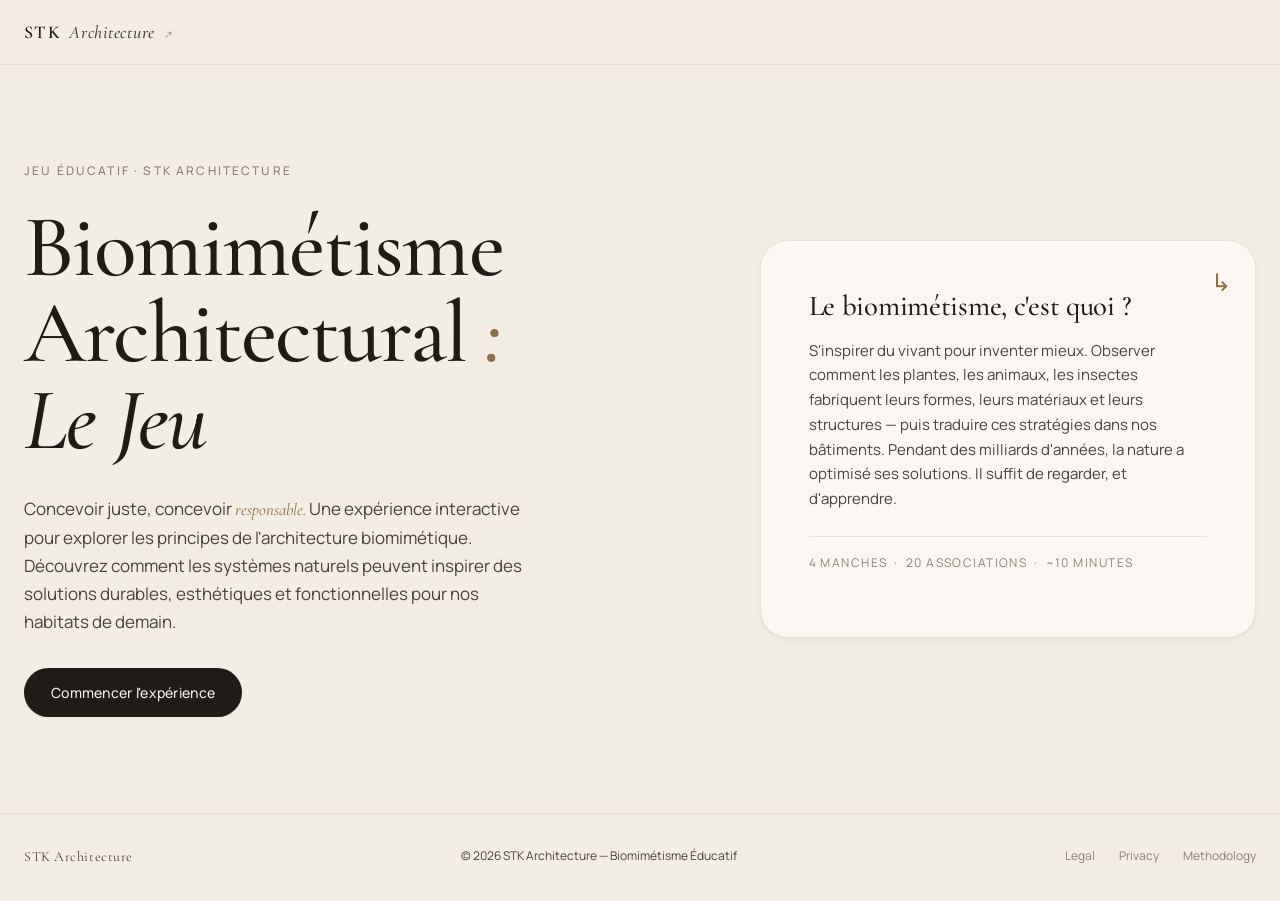
==== commit fdaa3d3d: "finalisation" ====
--- a/index.html
+++ b/index.html
@@ -1,217 +1,252 @@
-<!DOCTYPE html>
-<html lang="fr">
-<head>
-  <meta charset="UTF-8" />
-  <meta name="viewport" content="width=device-width, initial-scale=1.0" />
-  <meta name="description" content="STK Architecture — Biomimétisme Architectural : Le Jeu. Un jeu d'association pédagogique entre formes vivantes et structures bâties." />
-  <title>STK Architecture — Biomimétisme : Le Jeu</title>
-
-  <!-- Typographies : Cormorant Garamond (serif italique pour titres) + Manrope (sans-serif corps) -->
-  <link rel="preconnect" href="https://fonts.googleapis.com" />
-  <link rel="preconnect" href="https://fonts.gstatic.com" crossorigin />
-  <link
-    href="https://fonts.googleapis.com/css2?family=Cormorant+Garamond:ital,wght@0,400;0,500;0,600;1,400;1,500;1,600&family=Manrope:wght@300;400;500;600;700&display=swap"
-    rel="stylesheet"
-  />
-
-  <link rel="stylesheet" href="style.css" />
-</head>
-<body>
-
-  <!-- ========== BACKGROUND SAISONNIER ========== -->
-  <div class="seasonal-bg" id="seasonal-bg" aria-hidden="true"></div>
-
-  <!-- ========== EN-TÊTE ULTRA-MINIMALISTE ========== -->
-  <header class="site-header" role="banner">
-    <div class="site-header__inner">
-      <a href="https://stk-architecture.com" class="site-header__logo" aria-label="STK Architecture">
-        STK Architecture
-      </a>
-    </div>
-  </header>
-
-  <!-- ========== LANDING ========== -->
-  <main id="view-landing" class="view view--landing" aria-labelledby="landing-title">
-    <div class="landing">
-      <div class="landing__content">
-        <h1 id="landing-title" class="landing__title">
-          Biomimétisme<br />
-          Architectural <span class="landing__title-punct">:</span><br />
-          <em>Le Jeu</em>
-        </h1>
-        <p class="landing__lede">
-          Concevoir juste, concevoir <em>responsable.</em>
-          Une expérience interactive pour explorer les principes
-          de l'architecture biomimétique.
-        </p>
-        <button type="button" class="btn btn--primary" id="btn-start">
-          Commencer l'expérience
-        </button>
-      </div>
-    </div>
-  </main>
-
-  <!-- ========== JEU ========== -->
-  <main id="view-game" class="view view--game" hidden aria-labelledby="game-title">
-
-    <div class="game">
-      <header class="game__header">
-        <div class="game__header-left">
-          <p class="game__phase" id="game-phase">Manche 1 / 4</p>
-          <h2 id="game-title" class="game__title">
-            <span id="game-round-title">Association Biologique</span>
-          </h2>
-        </div>
-        <div class="game__header-right">
-          <div class="game__progress" aria-live="polite">
-            <span class="game__progress-label">Paires</span>
-            <span class="game__progress-count">
-              <span id="game-found">0</span>
-              <span class="game__progress-sep">/</span>
-              <span id="game-total">5</span>
-            </span>
-          </div>
-        </div>
-      </header>
-
-      <section class="game__board" aria-label="Plateau de jeu">
-        <div class="board" id="board" role="grid" aria-label="Grille de cartes à associer">
-          <!-- Les cartes sont injectées par script.js -->
-        </div>
-      </section>
-
-      <footer class="game__footer">
-        <button type="button" class="btn btn--ghost" id="btn-quit">
-          Quitter
-        </button>
-      </footer>
-    </div>
-  </main>
-
-  <!-- ========== TOAST INDICE ========== -->
-  <div
-    class="hint-toast"
-    id="hint-toast"
-    role="status"
-    aria-live="polite"
-    hidden
-  >
-    <span class="hint-toast__icon">✦</span>
-    <span class="hint-toast__text" id="hint-toast-text"></span>
-  </div>
-
-  <!-- ========== MODALE : PAIRE TROUVÉE ========== -->
-  <div
-    class="modal"
-    id="modal-pair"
-    role="dialog"
-    aria-modal="true"
-    aria-labelledby="modal-pair-title"
-    hidden
-  >
-    <div class="modal__backdrop" data-close-modal="modal-pair"></div>
-    <article class="modal__panel modal__panel--pair">
-      <header class="modal__header">
-        <h3 class="modal__title" id="modal-pair-title">—</h3>
-      </header>
-
-      <div class="modal__pair-visuals">
-        <figure class="modal__visual modal__visual--bio">
-          <div class="modal__visual-image" id="modal-pair-bio-image" aria-hidden="true"></div>
-          <figcaption>
-            <span class="modal__visual-label">Biologie</span>
-            <span class="modal__visual-name" id="modal-pair-bio-name">—</span>
-          </figcaption>
-        </figure>
-        <div class="modal__visual-link" aria-hidden="true">
-          <span>↔</span>
-        </div>
-        <figure class="modal__visual modal__visual--archi">
-          <div class="modal__visual-image" id="modal-pair-archi-image" aria-hidden="true"></div>
-          <figcaption>
-            <span class="modal__visual-label">Architecture</span>
-            <span class="modal__visual-name" id="modal-pair-archi-name">—</span>
-          </figcaption>
-        </figure>
-      </div>
-
-      <p class="modal__body" id="modal-pair-text">—</p>
-
-      <footer class="modal__footer">
-        <button type="button" class="btn btn--primary" id="modal-pair-continue">
-          Continuer →
-        </button>
-      </footer>
-    </article>
-  </div>
-
-  <!-- ========== MODALE : FIN DE MANCHE ========== -->
-  <div
-    class="modal"
-    id="modal-round"
-    role="dialog"
-    aria-modal="true"
-    aria-labelledby="modal-round-title"
-    hidden
-  >
-    <div class="modal__backdrop"></div>
-    <article class="modal__panel modal__panel--round">
-      <h3 class="modal__title" id="modal-round-title">—</h3>
-      <p class="modal__body" id="modal-round-text">
-        Cinq associations trouvées. Vous progressez dans la lecture
-        des stratégies du vivant.
-      </p>
-      <div class="modal__progress" aria-hidden="true">
-        <div class="modal__progress-bar">
-          <div class="modal__progress-fill" id="modal-round-fill"></div>
-        </div>
-        <span id="modal-round-percent">0%</span>
-      </div>
-      <footer class="modal__footer">
-        <button type="button" class="btn btn--primary" id="modal-round-continue">
-          Manche suivante →
-        </button>
-      </footer>
-    </article>
-  </div>
-
-  <!-- ========== MODALE : FIN DE JEU ========== -->
-  <div
-    class="modal"
-    id="modal-end"
-    role="dialog"
-    aria-modal="true"
-    aria-labelledby="modal-end-title"
-    hidden
-  >
-    <div class="modal__backdrop"></div>
-    <article class="modal__panel modal__panel--end">
-      <h3 class="modal__title" id="modal-end-title">
-        <em>Session complète</em>
-      </h3>
-      <p class="modal__body">
-        Vingt liens biomimétiques décryptés. Vous avez exploré
-        comment la nature innove depuis des milliards d'années.
-        Chez STK, nous intégrons cette sagesse millénaire pour
-        concevoir des espaces justes, résilients et profondément
-        liés à leur territoire.
-      </p>
-      <footer class="modal__footer modal__footer--split">
-        <button type="button" class="btn btn--ghost" id="modal-end-restart">
-          Rejouer
-        </button>
-        <button type="button" class="btn btn--primary" id="modal-end-close">
-          Revenir à l'accueil
-        </button>
-      </footer>
-    </article>
-  </div>
-
-  <!-- ========== PIED DE PAGE ========== -->
-  <footer class="site-footer">
-    <p class="site-footer__text">© 2026 STK Architecture</p>
-  </footer>
-
-  <script src="script.js" defer></script>
-</body>
+<!DOCTYPE html>
+<html lang="fr">
+<head>
+  <meta charset="UTF-8" />
+  <meta name="viewport" content="width=device-width, initial-scale=1.0" />
+  <meta name="description" content="STK Architecture — Biomimétisme Architectural : Le Jeu. Un jeu d'association pédagogique entre formes vivantes et structures bâties." />
+  <title>STK Architecture — Biomimétisme : Le Jeu</title>
+
+  <!-- Typographies : Cormorant Garamond (serif italique pour titres) + Manrope (sans-serif corps) -->
+  <link rel="preconnect" href="https://fonts.googleapis.com" />
+  <link rel="preconnect" href="https://fonts.gstatic.com" crossorigin />
+  <link
+    href="https://fonts.googleapis.com/css2?family=Cormorant+Garamond:ital,wght@0,400;0,500;0,600;1,400;1,500;1,600&family=Manrope:wght@300;400;500;600;700&display=swap"
+    rel="stylesheet"
+  />
+
+  <link rel="stylesheet" href="style.css" />
+</head>
+<body>
+
+  <!-- ========== EN-TÊTE — Minimaliste ========== -->
+  <header class="site-header" role="banner">
+    <div class="site-header__inner">
+      <a
+        href="https://stk-architecture.com"
+        class="site-header__logo"
+        aria-label="Retour au site STK Architecture"
+        title="Retour au site STK Architecture"
+      >
+        <span class="logo-mark">STK</span>
+        <span class="logo-word">Architecture</span>
+        <span class="logo-arrow" aria-hidden="true">↗</span>
+      </a>
+    </div>
+  </header>
+
+  <!-- ========== LANDING ========== -->
+  <main id="view-landing" class="view view--landing" aria-labelledby="landing-title">
+    <div class="landing">
+      <div class="landing__text">
+        <p class="landing__eyebrow">Jeu éducatif · STK Architecture</p>
+        <h1 id="landing-title" class="landing__title">
+          Biomimétisme<br />
+          Architectural <span class="landing__title-em">:</span><br />
+          <em>Le Jeu</em>
+        </h1>
+        <p class="landing__lede">
+          Concevoir juste, concevoir <em>responsable.</em>
+          Une expérience interactive pour explorer les principes
+          de l'architecture biomimétique. Découvrez comment les
+          systèmes naturels peuvent inspirer des solutions durables,
+          esthétiques et fonctionnelles pour nos habitats de demain.
+        </p>
+        <button type="button" class="btn btn--primary" id="btn-start">
+          Commencer l'expérience
+        </button>
+      </div>
+
+      <aside class="landing__card" aria-labelledby="landing-card-title">
+        <span class="landing__card-mark">↳</span>
+        <h2 id="landing-card-title" class="landing__card-title">
+          Le biomimétisme, c'est quoi&nbsp;?
+        </h2>
+        <p>
+          S'inspirer du vivant pour inventer mieux. Observer comment
+          les plantes, les animaux, les insectes fabriquent leurs
+          formes, leurs matériaux et leurs structures — puis traduire
+          ces stratégies dans nos bâtiments. Pendant des milliards
+          d'années, la nature a optimisé ses solutions. Il suffit de
+          regarder, et d'apprendre.
+        </p>
+        <p class="landing__card-meta">
+          4 manches &nbsp;·&nbsp; 20 associations &nbsp;·&nbsp; ~10 minutes
+        </p>
+      </aside>
+    </div>
+  </main>
+
+  <!-- ========== JEU ========== -->
+  <main id="view-game" class="view view--game" hidden aria-labelledby="game-title">
+
+    <div class="game">
+      <header class="game__header">
+        <div class="game__header-left">
+          <button type="button" class="btn-back" id="btn-quit">
+            <span class="btn-back__arrow">←</span>
+            <span class="btn-back__text">Menu principal</span>
+          </button>
+          <h2 class="game__phase" id="game-phase">Manche 1 / 4</h2>
+        </div>
+        <div class="game__header-right">
+          <div class="game__progress" aria-live="polite">
+            <span class="game__progress-label">Paires trouvées</span>
+            <span class="game__progress-count">
+              <span id="game-found">0</span>
+              <span class="game__progress-sep">/</span>
+              <span id="game-total">5</span>
+            </span>
+          </div>
+        </div>
+      </header>
+
+      <section class="game__board" aria-label="Plateau de jeu">
+        <div class="board" id="board" role="grid" aria-label="Grille de cartes à associer">
+          <!-- Les cartes sont injectées par script.js -->
+        </div>
+      </section>
+    </div>
+  </main>
+
+  <!-- ========== TOAST INDICE ========== -->
+  <div
+    class="hint-toast"
+    id="hint-toast"
+    role="status"
+    aria-live="polite"
+    hidden
+  >
+    <span class="hint-toast__icon">✦</span>
+    <span class="hint-toast__text" id="hint-toast-text"></span>
+    <button
+      type="button"
+      class="hint-toast__close"
+      id="hint-toast-close"
+      aria-label="Fermer l'indice"
+    >×</button>
+  </div>
+
+  <!-- ========== MODALE : PAIRE TROUVÉE ========== -->
+  <div
+    class="modal"
+    id="modal-pair"
+    role="dialog"
+    aria-modal="true"
+    aria-labelledby="modal-pair-title"
+    hidden
+  >
+    <div class="modal__backdrop" data-close-modal="modal-pair"></div>
+    <article class="modal__panel modal__panel--pair">
+      <header class="modal__header">
+        <p class="modal__eyebrow">Association réussie</p>
+        <h3 class="modal__title" id="modal-pair-title">—</h3>
+      </header>
+
+      <div class="modal__pair-visuals">
+        <figure class="modal__visual modal__visual--bio">
+          <div class="modal__visual-image" id="modal-pair-bio-image" aria-hidden="true"></div>
+          <figcaption>
+            <span class="modal__visual-label">Biologie</span>
+            <span class="modal__visual-name" id="modal-pair-bio-name">—</span>
+          </figcaption>
+        </figure>
+        <div class="modal__visual-link" aria-hidden="true">
+          <span>↔</span>
+        </div>
+        <figure class="modal__visual modal__visual--archi">
+          <div class="modal__visual-image" id="modal-pair-archi-image" aria-hidden="true"></div>
+          <figcaption>
+            <span class="modal__visual-label">Architecture</span>
+            <span class="modal__visual-name" id="modal-pair-archi-name">—</span>
+          </figcaption>
+        </figure>
+      </div>
+
+      <p class="modal__body" id="modal-pair-text">—</p>
+
+      <footer class="modal__footer">
+        <button type="button" class="btn btn--primary" id="modal-pair-continue">
+          Continuer →
+        </button>
+      </footer>
+    </article>
+  </div>
+
+  <!-- ========== MODALE : FIN DE MANCHE ========== -->
+  <div
+    class="modal"
+    id="modal-round"
+    role="dialog"
+    aria-modal="true"
+    aria-labelledby="modal-round-title"
+    hidden
+  >
+    <div class="modal__backdrop"></div>
+    <article class="modal__panel modal__panel--round">
+      <p class="modal__eyebrow">Manche complétée</p>
+      <h3 class="modal__title" id="modal-round-title">—</h3>
+      <p class="modal__body" id="modal-round-text">
+        Cinq associations trouvées. Vous progressez dans la lecture
+        des stratégies du vivant.
+      </p>
+      <div class="modal__progress" aria-hidden="true">
+        <div class="modal__progress-bar">
+          <div class="modal__progress-fill" id="modal-round-fill"></div>
+        </div>
+        <span id="modal-round-percent">0%</span>
+      </div>
+      <footer class="modal__footer">
+        <button type="button" class="btn btn--primary" id="modal-round-continue">
+          Manche suivante →
+        </button>
+      </footer>
+    </article>
+  </div>
+
+  <!-- ========== MODALE : FIN DE JEU ========== -->
+  <div
+    class="modal"
+    id="modal-end"
+    role="dialog"
+    aria-modal="true"
+    aria-labelledby="modal-end-title"
+    hidden
+  >
+    <div class="modal__backdrop"></div>
+    <article class="modal__panel modal__panel--end">
+      <p class="modal__eyebrow">Session complète</p>
+      <h3 class="modal__title" id="modal-end-title">
+        <em>Masterful Connections</em>
+      </h3>
+      <p class="modal__body">
+        Vingt liens biomimétiques décryptés. Vous avez exploré
+        comment la nature innove depuis des milliards d'années.
+        Chez STK, nous intégrons cette sagesse millénaire pour
+        concevoir des espaces justes, résilients et profondément
+        liés à leur territoire.
+      </p>
+      <footer class="modal__footer modal__footer--split">
+        <button type="button" class="btn btn--ghost" id="modal-end-restart">
+          Rejouer
+        </button>
+        <button type="button" class="btn btn--primary" id="modal-end-close">
+          Revenir à l'accueil
+        </button>
+      </footer>
+    </article>
+  </div>
+
+  <!-- ========== PIED DE PAGE ========== -->
+  <footer class="site-footer">
+    <p class="site-footer__brand">STK Architecture</p>
+    <p class="site-footer__copy">© 2026 STK Architecture — Biomimétisme Éducatif</p>
+    <nav class="site-footer__nav" aria-label="Liens secondaires">
+      <a href="#">Legal</a>
+      <a href="#">Privacy</a>
+      <a href="#">Methodology</a>
+    </nav>
+  </footer>
+
+  <script src="script.js" defer></script>
+</body>
 </html>
--- a/style.css
+++ b/style.css
@@ -1,805 +1,1236 @@
-/* =============================================================
-   STK Architecture — Biomimétisme : Le Jeu
-   Feuille de style principale
-   ============================================================= */
-
-/* -------------------------------------------------------------
-   1. RESET & BASE
-   ------------------------------------------------------------- */
-*,
-*::before,
-*::after {
-  box-sizing: border-box;
-  margin: 0;
-  padding: 0;
-}
-
-html {
-  -webkit-text-size-adjust: 100%;
-  -moz-text-size-adjust: 100%;
-  text-size-adjust: 100%;
-  scroll-behavior: smooth;
-}
-
-body {
-  font-family: var(--font-sans);
-  font-size: 16px;
-  line-height: 1.6;
-  color: var(--color-ink);
-  background-color: var(--color-bg);
-  -webkit-font-smoothing: antialiased;
-  -moz-osx-font-smoothing: grayscale;
-  min-height: 100vh;
-  min-height: 100dvh;
-  display: flex;
-  flex-direction: column;
-  overflow-x: hidden;
-  position: relative;
-}
-
-img,
-picture,
-svg {
-  display: block;
-  max-width: 100%;
-}
-
-button {
-  font-family: inherit;
-  font-size: inherit;
-  color: inherit;
-  background: none;
-  border: none;
-  cursor: pointer;
-}
-
-a {
-  color: inherit;
-  text-decoration: none;
-}
-
-[hidden] {
-  display: none !important;
-}
-
-/* -------------------------------------------------------------
-   2. DESIGN TOKENS
-   ------------------------------------------------------------- */
-:root {
-  /* Couleurs — palette sable / terre / encre */
-  --color-bg: #f2ede5;
-  --color-bg-soft: #ebe4d8;
-  --color-surface: #faf7f2;
-  --color-surface-elev: #ffffff;
-  --color-ink: #1f1b16;
-  --color-ink-soft: #4a423a;
-  --color-ink-mute: #8a8175;
-  --color-line: #d9d1c2;
-  --color-line-soft: #e6dfd2;
-  --color-accent: #8b6f47;
-  --color-accent-deep: #6b552e;
-  --color-success: #7a8b6c;
-  --color-success-soft: #e5ead8;
-  --color-error: #a85d3e;
-  --color-error-soft: #f1d8ce;
-  --color-bio: #6b8a6e;
-  --color-archi: #8b6f47;
-
-  /* Typographies */
-  --font-serif: "Cormorant Garamond", "Garamond", "Georgia", serif;
-  --font-sans: "Manrope", "Helvetica Neue", "Helvetica", "Arial", sans-serif;
-
-  /* Espacements */
-  --space-1: 4px;
-  --space-2: 8px;
-  --space-3: 12px;
-  --space-4: 16px;
-  --space-5: 24px;
-  --space-6: 32px;
-  --space-7: 48px;
-  --space-8: 64px;
-  --space-9: 96px;
-
-  /* Rayons */
-  --radius-sm: 6px;
-  --radius-md: 12px;
-  --radius-lg: 20px;
-  --radius-xl: 28px;
-
-  /* Ombres */
-  --shadow-sm: 0 1px 2px rgba(31, 27, 22, 0.04),
-               0 2px 6px rgba(31, 27, 22, 0.04);
-  --shadow-md: 0 4px 12px rgba(31, 27, 22, 0.06),
-               0 12px 32px rgba(31, 27, 22, 0.06);
-  --shadow-lg: 0 12px 32px rgba(31, 27, 22, 0.10),
-               0 32px 80px rgba(31, 27, 22, 0.14);
-
-  /* Easing — courbes d'animation soignées (style Apple) */
-  --ease-out-quart: cubic-bezier(0.25, 1, 0.5, 1);
-  --ease-out-quint: cubic-bezier(0.22, 1, 0.36, 1);
-  --ease-in-out-soft: cubic-bezier(0.65, 0, 0.35, 1);
-  --ease-spring: cubic-bezier(0.34, 1.56, 0.64, 1);
-
-  /* Durées */
-  --dur-fast: 180ms;
-  --dur-med: 320ms;
-  --dur-slow: 560ms;
-  --dur-xslow: 900ms;
-
-  /* Layout */
-  --header-h: 56px;
-  --container-max: 1320px;
-}
-
-/* -------------------------------------------------------------
-   3. BACKGROUND SAISONNIER (Mécanique de l'arbre)
-   ------------------------------------------------------------- */
-.seasonal-bg {
-  position: fixed;
-  top: 0;
-  left: 0;
-  width: 100%;
-  height: 100%;
-  z-index: 0;
-  pointer-events: none;
-  background-size: cover;
-  background-position: center;
-  background-repeat: no-repeat;
-  opacity: 0;
-  transform: scale(1);
-  transition: opacity 1.2s var(--ease-out-quint),
-              transform 1.2s var(--ease-out-quint);
-}
-
-/* Classes pour chaque saison — À PERSONNALISER avec vos URLs */
-.seasonal-bg--spring {
-  background-image: url('img/tree-spring.jpg');
-}
-
-.seasonal-bg--summer {
-  background-image: url('img/tree-summer.jpg');
-}
-
-.seasonal-bg--autumn {
-  background-image: url('img/tree-autumn.jpg');
-}
-
-.seasonal-bg--winter {
-  background-image: url('img/tree-winter.jpg');
-}
-
-/* -------------------------------------------------------------
-   4. TYPOGRAPHIE
-   ------------------------------------------------------------- */
-h1,
-h2,
-h3,
-h4 {
-  font-family: var(--font-serif);
-  font-weight: 500;
-  line-height: 1.1;
-  letter-spacing: -0.01em;
-  color: var(--color-ink);
-}
-
-em {
-  font-style: italic;
-  font-family: var(--font-serif);
-}
-
-/* -------------------------------------------------------------
-   5. HEADER ULTRA-MINIMALISTE
-   ------------------------------------------------------------- */
-.site-header {
-  position: sticky;
-  top: 0;
-  z-index: 100;
-  height: var(--header-h);
-  background: rgba(250, 247, 242, 0.85);
-  backdrop-filter: blur(12px);
-  -webkit-backdrop-filter: blur(12px);
-  border-bottom: 1px solid rgba(217, 209, 194, 0.3);
-}
-
-.site-header__inner {
-  max-width: var(--container-max);
-  margin: 0 auto;
-  height: 100%;
-  padding: 0 var(--space-5);
-  display: flex;
-  align-items: center;
-  justify-content: center;
-}
-
-.site-header__logo {
-  font-family: var(--font-serif);
-  font-size: 18px;
-  font-weight: 500;
-  letter-spacing: 0.02em;
-  color: var(--color-ink);
-  transition: opacity 0.3s var(--ease-out-quart);
-}
-
-.site-header__logo:hover {
-  opacity: 0.6;
-}
-
-/* -------------------------------------------------------------
-   6. BOUTONS — DESIGN SYSTEM UNIFIÉ
-   ------------------------------------------------------------- */
-.btn {
-  display: inline-flex;
-  align-items: center;
-  justify-content: center;
-  gap: var(--space-2);
-  padding: var(--space-4) var(--space-6);
-  font-family: var(--font-sans);
-  font-size: 15px;
-  font-weight: 500;
-  line-height: 1;
-  border-radius: var(--radius-md);
-  cursor: pointer;
-  transition: all 0.35s var(--ease-out-quart);
-  white-space: nowrap;
-  text-align: center;
-  border: none;
-  outline: none;
-}
-
-.btn:focus-visible {
-  outline: 2px solid var(--color-accent);
-  outline-offset: 3px;
-}
-
-/* Bouton primaire */
-.btn--primary {
-  background: var(--color-accent);
-  color: var(--color-surface);
-  box-shadow: 0 1px 3px rgba(139, 111, 71, 0.15);
-}
-
-.btn--primary:hover {
-  background: var(--color-accent-deep);
-  box-shadow: 0 4px 12px rgba(139, 111, 71, 0.25);
-  transform: translateY(-1px);
-}
-
-.btn--primary:active {
-  transform: translateY(0);
-}
-
-/* Bouton ghost */
-.btn--ghost {
-  background: transparent;
-  color: var(--color-ink-soft);
-  border: 1px solid var(--color-line);
-}
-
-.btn--ghost:hover {
-  background: rgba(139, 111, 71, 0.06);
-  border-color: var(--color-accent);
-  color: var(--color-accent);
-}
-
-.btn--ghost:active {
-  transform: scale(0.98);
-}
-
-/* -------------------------------------------------------------
-   7. LANDING
-   ------------------------------------------------------------- */
-.view--landing {
-  flex: 1;
-  display: flex;
-  align-items: center;
-  justify-content: center;
-  padding: var(--space-7) var(--space-5);
-  position: relative;
-  z-index: 1;
-}
-
-.landing {
-  max-width: 640px;
-  margin: 0 auto;
-}
-
-.landing__content {
-  background: rgba(250, 247, 242, 0.75);
-  backdrop-filter: blur(20px);
-  -webkit-backdrop-filter: blur(20px);
-  border-radius: var(--radius-xl);
-  padding: var(--space-8);
-  box-shadow: var(--shadow-lg);
-  border: 1px solid rgba(255, 255, 255, 0.4);
-}
-
-.landing__title {
-  font-size: clamp(36px, 8vw, 64px);
-  font-weight: 500;
-  margin-bottom: var(--space-5);
-  color: var(--color-ink);
-}
-
-.landing__title-punct {
-  font-style: normal;
-  color: var(--color-accent);
-}
-
-.landing__lede {
-  font-size: 18px;
-  line-height: 1.7;
-  color: var(--color-ink-soft);
-  margin-bottom: var(--space-7);
-}
-
-.landing__lede em {
-  color: var(--color-accent);
-}
-
-/* -------------------------------------------------------------
-   8. JEU
-   ------------------------------------------------------------- */
-.view--game {
-  flex: 1;
-  display: flex;
-  flex-direction: column;
-  position: relative;
-  z-index: 1;
-}
-
-.game {
-  flex: 1;
-  display: flex;
-  flex-direction: column;
-  max-width: var(--container-max);
-  width: 100%;
-  margin: 0 auto;
-  padding: var(--space-5);
-}
-
-/* Header de jeu */
-.game__header {
-  background: rgba(250, 247, 242, 0.8);
-  backdrop-filter: blur(16px);
-  -webkit-backdrop-filter: blur(16px);
-  border-radius: var(--radius-lg);
-  padding: var(--space-5);
-  margin-bottom: var(--space-6);
-  display: flex;
-  align-items: center;
-  justify-content: space-between;
-  gap: var(--space-5);
-  border: 1px solid rgba(255, 255, 255, 0.5);
-}
-
-.game__phase {
-  font-size: 13px;
-  text-transform: uppercase;
-  letter-spacing: 0.08em;
-  color: var(--color-ink-mute);
-  margin-bottom: var(--space-2);
-}
-
-.game__title {
-  font-size: clamp(20px, 4vw, 28px);
-  color: var(--color-ink);
-}
-
-.game__progress {
-  display: flex;
-  align-items: center;
-  gap: var(--space-3);
-}
-
-.game__progress-label {
-  font-size: 14px;
-  color: var(--color-ink-mute);
-}
-
-.game__progress-count {
-  font-size: 20px;
-  font-weight: 600;
-  color: var(--color-accent);
-}
-
-.game__progress-sep {
-  opacity: 0.4;
-  margin: 0 2px;
-}
-
-/* Board */
-.game__board {
-  flex: 1;
-  display: flex;
-  align-items: center;
-  justify-content: center;
-  margin-bottom: var(--space-6);
-}
-
-.board {
-  display: grid;
-  grid-template-columns: repeat(4, 1fr);
-  gap: var(--space-4);
-  width: 100%;
-  max-width: 900px;
-}
-
-/* Cartes */
-.card {
-  aspect-ratio: 3 / 4;
-  background: rgba(250, 247, 242, 0.85);
-  backdrop-filter: blur(10px);
-  -webkit-backdrop-filter: blur(10px);
-  border: 1px solid rgba(217, 209, 194, 0.4);
-  border-radius: var(--radius-md);
-  cursor: pointer;
-  position: relative;
-  overflow: hidden;
-  transition: all 0.35s var(--ease-out-quart);
-  box-shadow: var(--shadow-sm);
-}
-
-.card:hover {
-  transform: translateY(-3px);
-  box-shadow: var(--shadow-md);
-  border-color: var(--color-accent);
-}
-
-.card--empty {
-  background: transparent;
-  border: 1px dashed rgba(217, 209, 194, 0.25);
-  cursor: default;
-  pointer-events: none;
-}
-
-.card--empty:hover {
-  transform: none;
-  box-shadow: none;
-}
-
-.card__label {
-  position: absolute;
-  top: var(--space-2);
-  left: var(--space-2);
-  font-size: 11px;
-  text-transform: uppercase;
-  letter-spacing: 0.05em;
-  padding: 4px 8px;
-  border-radius: 4px;
-  font-weight: 600;
-  z-index: 2;
-}
-
-.card__label--bio {
-  background: var(--color-bio);
-  color: white;
-}
-
-.card__label--archi {
-  background: var(--color-archi);
-  color: white;
-}
-
-.card__media {
-  width: 100%;
-  height: 100%;
-  background-size: cover;
-  background-position: center;
-  background-color: var(--color-bg-soft);
-}
-
-.card__name {
-  position: absolute;
-  bottom: 0;
-  left: 0;
-  right: 0;
-  padding: var(--space-3);
-  background: linear-gradient(to top, rgba(31, 27, 22, 0.9), transparent);
-  color: white;
-  font-size: 13px;
-  font-weight: 500;
-  line-height: 1.3;
-}
-
-/* États des cartes */
-.card--selected {
-  transform: translateY(-8px);
-  border-color: var(--color-accent);
-  box-shadow: 0 8px 24px rgba(139, 111, 71, 0.3);
-}
-
-.card--correct {
-  animation: cardCorrect 0.6s var(--ease-out-quint);
-}
-
-@keyframes cardCorrect {
-  0% { transform: scale(1); }
-  50% { transform: scale(1.05); }
-  100% { transform: scale(1); }
-}
-
-.card--wrong {
-  animation: cardWrong 0.5s var(--ease-out-quart);
-}
-
-@keyframes cardWrong {
-  0%, 100% { transform: translateX(0); }
-  25% { transform: translateX(-8px); }
-  75% { transform: translateX(8px); }
-}
-
-.card--solved {
-  opacity: 0.4;
-  pointer-events: none;
-  border-color: var(--color-success);
-}
-
-/* Footer de jeu */
-.game__footer {
-  background: rgba(250, 247, 242, 0.8);
-  backdrop-filter: blur(16px);
-  -webkit-backdrop-filter: blur(16px);
-  border-radius: var(--radius-lg);
-  padding: var(--space-4);
-  display: flex;
-  align-items: center;
-  justify-content: center;
-  border: 1px solid rgba(255, 255, 255, 0.5);
-}
-
-/* -------------------------------------------------------------
-   9. TOAST INDICE (Bas à droite, non-intrusif)
-   ------------------------------------------------------------- */
-.hint-toast {
-  position: fixed;
-  bottom: var(--space-6);
-  right: var(--space-6);
-  z-index: 200;
-  max-width: 360px;
-  background: rgba(139, 111, 71, 0.95);
-  backdrop-filter: blur(12px);
-  -webkit-backdrop-filter: blur(12px);
-  color: white;
-  padding: var(--space-4) var(--space-5);
-  border-radius: var(--radius-md);
-  box-shadow: var(--shadow-lg);
-  display: flex;
-  align-items: flex-start;
-  gap: var(--space-3);
-  opacity: 0;
-  transform: translateY(20px);
-  transition: all 0.4s var(--ease-out-quart);
-  pointer-events: none;
-}
-
-.hint-toast.visible {
-  opacity: 1;
-  transform: translateY(0);
-  pointer-events: auto;
-}
-
-.hint-toast__icon {
-  font-size: 18px;
-  line-height: 1;
-  flex-shrink: 0;
-  margin-top: 2px;
-}
-
-.hint-toast__text {
-  font-size: 14px;
-  line-height: 1.5;
-  font-weight: 400;
-}
-
-/* -------------------------------------------------------------
-   10. MODALES
-   ------------------------------------------------------------- */
-.modal {
-  position: fixed;
-  inset: 0;
-  z-index: 300;
-  display: flex;
-  align-items: center;
-  justify-content: center;
-  padding: var(--space-5);
-  opacity: 0;
-  pointer-events: none;
-  transition: opacity 0.4s var(--ease-out-quart);
-}
-
-.modal:not([hidden]) {
-  opacity: 1;
-  pointer-events: auto;
-}
-
-.modal__backdrop {
-  position: absolute;
-  inset: 0;
-  background: rgba(31, 27, 22, 0.6);
-  backdrop-filter: blur(8px);
-  -webkit-backdrop-filter: blur(8px);
-}
-
-.modal__panel {
-  position: relative;
-  background: var(--color-surface-elev);
-  border-radius: var(--radius-xl);
-  max-width: 600px;
-  width: 100%;
-  padding: var(--space-7);
-  box-shadow: var(--shadow-lg);
-  transform: scale(0.95);
-  transition: transform 0.4s var(--ease-out-quart);
-}
-
-.modal:not([hidden]) .modal__panel {
-  transform: scale(1);
-}
-
-.modal__header {
-  margin-bottom: var(--space-5);
-}
-
-.modal__title {
-  font-size: clamp(24px, 5vw, 32px);
-  margin-bottom: var(--space-3);
-}
-
-.modal__body {
-  font-size: 16px;
-  line-height: 1.7;
-  color: var(--color-ink-soft);
-  margin-bottom: var(--space-6);
-}
-
-.modal__footer {
-  display: flex;
-  gap: var(--space-3);
-  justify-content: flex-end;
-}
-
-.modal__footer--split {
-  justify-content: space-between;
-}
-
-/* Visuel paire */
-.modal__pair-visuals {
-  display: flex;
-  align-items: center;
-  gap: var(--space-5);
-  margin-bottom: var(--space-6);
-}
-
-.modal__visual {
-  flex: 1;
-  text-align: center;
-}
-
-.modal__visual-image {
-  width: 100%;
-  aspect-ratio: 4 / 3;
-  background-size: cover;
-  background-position: center;
-  background-color: var(--color-bg-soft);
-  border-radius: var(--radius-md);
-  margin-bottom: var(--space-3);
-}
-
-.modal__visual-label {
-  display: block;
-  font-size: 11px;
-  text-transform: uppercase;
-  letter-spacing: 0.08em;
-  color: var(--color-ink-mute);
-  margin-bottom: var(--space-1);
-}
-
-.modal__visual-name {
-  display: block;
-  font-size: 15px;
-  font-weight: 600;
-  color: var(--color-ink);
-}
-
-.modal__visual-link {
-  font-size: 24px;
-  color: var(--color-accent);
-  flex-shrink: 0;
-}
-
-/* Barre de progression */
-.modal__progress {
-  display: flex;
-  align-items: center;
-  gap: var(--space-4);
-  margin-bottom: var(--space-6);
-}
-
-.modal__progress-bar {
-  flex: 1;
-  height: 8px;
-  background: var(--color-line-soft);
-  border-radius: 8px;
-  overflow: hidden;
-}
-
-.modal__progress-fill {
-  height: 100%;
-  background: var(--color-accent);
-  width: 0;
-  transition: width 1s var(--ease-out-quint);
-}
-
-.modal__progress span {
-  font-size: 18px;
-  font-weight: 600;
-  color: var(--color-accent);
-  flex-shrink: 0;
-}
-
-/* -------------------------------------------------------------
-   11. FOOTER
-   ------------------------------------------------------------- */
-.site-footer {
-  padding: var(--space-5);
-  text-align: center;
-  font-size: 13px;
-  color: var(--color-ink-mute);
-  background: rgba(250, 247, 242, 0.7);
-  backdrop-filter: blur(8px);
-  -webkit-backdrop-filter: blur(8px);
-  border-top: 1px solid rgba(217, 209, 194, 0.3);
-  position: relative;
-  z-index: 1;
-}
-
-.site-footer__text {
-  margin: 0;
-}
-
-/* -------------------------------------------------------------
-   12. RESPONSIVE
-   ------------------------------------------------------------- */
-@media (max-width: 768px) {
-  .board {
-    grid-template-columns: repeat(3, 1fr);
-    gap: var(--space-3);
-  }
-
-  .game__header {
-    flex-direction: column;
-    align-items: flex-start;
-  }
-
-  .landing__content {
-    padding: var(--space-6);
-  }
-
-  .modal__pair-visuals {
-    flex-direction: column;
-  }
-
-  .modal__visual-link {
-    transform: rotate(90deg);
-  }
-
-  .hint-toast {
-    left: var(--space-5);
-    right: var(--space-5);
-    max-width: none;
-  }
-}
-
-@media (max-width: 480px) {
-  .board {
-    grid-template-columns: repeat(2, 1fr);
-  }
-
-  .landing__title {
-    font-size: 32px;
-  }
-
-  .landing__lede {
-    font-size: 16px;
-  }
-}+/* =============================================================
+   STK Architecture — Biomimétisme : Le Jeu
+   Feuille de style principale
+   ============================================================= */
+
+/* -------------------------------------------------------------
+   1. RESET & BASE
+   ------------------------------------------------------------- */
+   *,
+   *::before,
+   *::after {
+     box-sizing: border-box;
+     margin: 0;
+     padding: 0;
+   }
+   
+   html {
+     -webkit-text-size-adjust: 100%;
+     -moz-text-size-adjust: 100%;
+     text-size-adjust: 100%;
+     scroll-behavior: smooth;
+   }
+   
+   body {
+     font-family: var(--font-sans);
+     font-size: 16px;
+     line-height: 1.6;
+     color: var(--color-ink);
+     background-color: var(--color-bg);
+     -webkit-font-smoothing: antialiased;
+     -moz-osx-font-smoothing: grayscale;
+     min-height: 100vh;
+     min-height: 100dvh;
+     display: flex;
+     flex-direction: column;
+     overflow-x: hidden;
+   }
+   
+   img,
+   picture,
+   svg {
+     display: block;
+     max-width: 100%;
+   }
+   
+   button {
+     font-family: inherit;
+     font-size: inherit;
+     color: inherit;
+     background: none;
+     border: none;
+     cursor: pointer;
+   }
+   
+   a {
+     color: inherit;
+     text-decoration: none;
+   }
+   
+   [hidden] {
+     display: none !important;
+   }
+   
+   /* -------------------------------------------------------------
+      2. DESIGN TOKENS
+      ------------------------------------------------------------- */
+   :root {
+     /* Couleurs — palette sable / terre / encre */
+     --color-bg: #f2ede5;
+     --color-bg-soft: #ebe4d8;
+     --color-surface: #faf7f2;
+     --color-surface-elev: #ffffff;
+     --color-ink: #1f1b16;
+     --color-ink-soft: #4a423a;
+     --color-ink-mute: #8a8175;
+     --color-line: #d9d1c2;
+     --color-line-soft: #e6dfd2;
+     --color-accent: #8b6f47;
+     --color-accent-deep: #6b552e;
+     --color-success: #7a8b6c;
+     --color-success-soft: #e5ead8;
+     --color-error: #a85d3e;
+     --color-error-soft: #f1d8ce;
+     --color-bio: #6b8a6e;
+     --color-archi: #8b6f47;
+   
+     /* Typographies */
+     --font-serif: "Cormorant Garamond", "Garamond", "Georgia", serif;
+     --font-sans: "Manrope", "Helvetica Neue", "Helvetica", "Arial", sans-serif;
+   
+     /* Espacements */
+     --space-1: 4px;
+     --space-2: 8px;
+     --space-3: 12px;
+     --space-4: 16px;
+     --space-5: 24px;
+     --space-6: 32px;
+     --space-7: 48px;
+     --space-8: 64px;
+     --space-9: 96px;
+   
+     /* Rayons */
+     --radius-sm: 6px;
+     --radius-md: 12px;
+     --radius-lg: 20px;
+     --radius-xl: 28px;
+   
+     /* Ombres */
+     --shadow-sm: 0 1px 2px rgba(31, 27, 22, 0.04),
+                  0 2px 6px rgba(31, 27, 22, 0.04);
+     --shadow-md: 0 4px 12px rgba(31, 27, 22, 0.06),
+                  0 12px 32px rgba(31, 27, 22, 0.06);
+     --shadow-lg: 0 12px 32px rgba(31, 27, 22, 0.10),
+                  0 32px 80px rgba(31, 27, 22, 0.14);
+   
+     /* Easing — courbes d'animation soignées (style Apple) */
+     --ease-out-quart: cubic-bezier(0.25, 1, 0.5, 1);
+     --ease-out-quint: cubic-bezier(0.22, 1, 0.36, 1);
+     --ease-in-out-soft: cubic-bezier(0.65, 0, 0.35, 1);
+     --ease-spring: cubic-bezier(0.34, 1.56, 0.64, 1);
+   
+     /* Durées */
+     --dur-fast: 180ms;
+     --dur-med: 320ms;
+     --dur-slow: 560ms;
+     --dur-xslow: 900ms;
+   
+     /* Layout */
+     --header-h: 64px;
+     --container-max: 1320px;
+   }
+   
+   /* -------------------------------------------------------------
+      3. TYPOGRAPHIE
+      ------------------------------------------------------------- */
+   h1,
+   h2,
+   h3,
+   h4 {
+     font-family: var(--font-serif);
+     font-weight: 500;
+     line-height: 1.1;
+     letter-spacing: -0.01em;
+     color: var(--color-ink);
+   }
+   
+   em {
+     font-style: italic;
+     font-family: var(--font-serif);
+   }
+   
+   p {
+     color: var(--color-ink-soft);
+   }
+   
+   /* -------------------------------------------------------------
+      4. HEADER — Minimaliste, logo cliquable
+      ------------------------------------------------------------- */
+   .site-header {
+     position: sticky;
+     top: 0;
+     z-index: 50;
+     background-color: rgba(242, 237, 229, 0.78);
+     backdrop-filter: saturate(150%) blur(14px);
+     -webkit-backdrop-filter: saturate(150%) blur(14px);
+     border-bottom: 1px solid var(--color-line-soft);
+   }
+   
+   .site-header__inner {
+     max-width: var(--container-max);
+     margin: 0 auto;
+     padding: 0 var(--space-5);
+     height: var(--header-h);
+     display: flex;
+     align-items: center;
+     justify-content: flex-start;
+   }
+   
+   /* Logo = bouton "retour au site" */
+   .site-header__logo {
+     display: inline-flex;
+     align-items: baseline;
+     gap: 8px;
+     padding: 8px 14px;
+     margin-left: -14px; /* aligne visuellement le texte avec la grille */
+     border-radius: 999px;
+     font-family: var(--font-serif);
+     font-size: 18px;
+     font-weight: 500;
+     letter-spacing: 0.04em;
+     color: var(--color-ink);
+     transition:
+       background-color var(--dur-med) var(--ease-out-quart),
+       transform var(--dur-med) var(--ease-out-quart),
+       color var(--dur-med) var(--ease-out-quart);
+   }
+   
+   .site-header__logo:hover {
+     background-color: var(--color-ink);
+     color: var(--color-bg);
+     transform: translateY(-1px);
+   }
+   
+   .site-header__logo:hover .logo-word {
+     color: var(--color-bg);
+   }
+   
+   .site-header__logo:hover .logo-arrow {
+     transform: translate(2px, -2px);
+     opacity: 1;
+   }
+   
+   .site-header__logo:focus-visible {
+     outline: 2px solid var(--color-accent);
+     outline-offset: 3px;
+   }
+   
+   .site-header__logo:active {
+     transform: translateY(0) scale(0.98);
+   }
+   
+   .logo-mark {
+     font-weight: 600;
+     letter-spacing: 0.08em;
+   }
+   
+   .logo-word {
+     font-style: italic;
+     color: var(--color-ink-soft);
+     transition: color var(--dur-med) var(--ease-out-quart);
+   }
+   
+   .logo-arrow {
+     display: inline-block;
+     font-size: 14px;
+     font-style: normal;
+     opacity: 0.55;
+     margin-left: 2px;
+     transition:
+       transform var(--dur-med) var(--ease-out-quart),
+       opacity var(--dur-med) var(--ease-out-quart);
+   }
+   
+   /* -------------------------------------------------------------
+      5. BOUTONS — Design system unifié
+      Tous les CTA partagent la même direction artistique :
+      même fond, même couleur, mêmes bordures, même hover.
+      ------------------------------------------------------------- */
+   .btn {
+     display: inline-flex;
+     align-items: center;
+     justify-content: center;
+     gap: 8px;
+     padding: 14px 26px;
+     font-family: var(--font-sans);
+     font-size: 14px;
+     font-weight: 500;
+     letter-spacing: 0.02em;
+     border-radius: 999px;
+     cursor: pointer;
+     user-select: none;
+     white-space: nowrap;
+     border: 1px solid transparent;
+     background-color: var(--color-ink);
+     color: var(--color-bg);
+     box-shadow: 0 1px 2px rgba(31, 27, 22, 0.06);
+     transition:
+       transform 0.35s var(--ease-in-out-soft),
+       background-color 0.35s var(--ease-in-out-soft),
+       color 0.35s var(--ease-in-out-soft),
+       border-color 0.35s var(--ease-in-out-soft),
+       box-shadow 0.35s var(--ease-in-out-soft);
+   }
+   
+   .btn:hover {
+     background-color: var(--color-accent-deep);
+     color: var(--color-bg);
+     transform: translateY(-2px);
+     box-shadow: 0 10px 24px rgba(31, 27, 22, 0.18);
+   }
+   
+   .btn:focus-visible {
+     outline: 2px solid var(--color-accent);
+     outline-offset: 3px;
+   }
+   
+   .btn:active {
+     transform: translateY(0) scale(0.98);
+     box-shadow: 0 1px 2px rgba(31, 27, 22, 0.06);
+   }
+   
+   /* Variantes — toutes basées sur la même direction artistique */
+   .btn--primary {
+     /* Style par défaut (identique au .btn) — gardé pour rétrocompat. */
+   }
+   
+   .btn--ghost {
+     background-color: transparent;
+     color: var(--color-ink);
+     border-color: var(--color-ink);
+     box-shadow: none;
+   }
+   
+   .btn--ghost:hover {
+     background-color: var(--color-ink);
+     color: var(--color-bg);
+     border-color: var(--color-ink);
+     box-shadow: 0 10px 24px rgba(31, 27, 22, 0.18);
+   }
+   
+   .btn--small {
+     padding: 11px 20px;
+     font-size: 13px;
+   }
+   
+   /* -------------------------------------------------------------
+      6. LANDING
+      ------------------------------------------------------------- */
+   .view {
+     flex: 1;
+   }
+   
+   .view--landing {
+     padding: var(--space-7) var(--space-5) var(--space-9);
+   }
+   
+   .landing {
+     max-width: var(--container-max);
+     margin: 0 auto;
+     display: grid;
+     grid-template-columns: 1fr;
+     gap: var(--space-7);
+     align-items: center;
+   }
+   
+   @media (min-width: 880px) {
+     .landing {
+       grid-template-columns: 1.15fr 0.85fr;
+       gap: var(--space-8);
+       padding-top: var(--space-7);
+     }
+   }
+   
+   .landing__eyebrow {
+     font-size: 12px;
+     font-weight: 500;
+     letter-spacing: 0.18em;
+     text-transform: uppercase;
+     color: var(--color-ink-mute);
+     margin-bottom: var(--space-5);
+     animation: fadeUp var(--dur-slow) var(--ease-out-quint) both;
+   }
+   
+   .landing__title {
+     font-size: clamp(2.5rem, 7vw, 5.5rem);
+     font-weight: 500;
+     line-height: 0.98;
+     letter-spacing: -0.02em;
+     margin-bottom: var(--space-6);
+     color: var(--color-ink);
+     animation: fadeUp var(--dur-slow) var(--ease-out-quint) 80ms both;
+   }
+   
+   .landing__title em {
+     font-style: italic;
+     font-weight: 500;
+   }
+   
+   .landing__title-em {
+     font-style: italic;
+     color: var(--color-accent);
+   }
+   
+   .landing__lede {
+     font-size: clamp(15px, 1.5vw, 17px);
+     line-height: 1.65;
+     color: var(--color-ink-soft);
+     max-width: 52ch;
+     margin-bottom: var(--space-6);
+     animation: fadeUp var(--dur-slow) var(--ease-out-quint) 160ms both;
+   }
+   
+   .landing__lede em {
+     color: var(--color-accent);
+     font-style: italic;
+   }
+   
+   #btn-start {
+     animation: fadeUp var(--dur-slow) var(--ease-out-quint) 240ms both;
+   }
+   
+   .landing__card {
+     position: relative;
+     background-color: var(--color-surface);
+     border: 1px solid var(--color-line-soft);
+     border-radius: var(--radius-xl);
+     padding: var(--space-7);
+     box-shadow: var(--shadow-sm);
+     animation: fadeUp var(--dur-slow) var(--ease-out-quint) 320ms both;
+   }
+   
+   .landing__card-mark {
+     position: absolute;
+     top: var(--space-5);
+     right: var(--space-5);
+     font-size: 24px;
+     color: var(--color-accent);
+     font-family: var(--font-serif);
+   }
+   
+   .landing__card-title {
+     font-size: 1.8rem;
+     line-height: 1.15;
+     margin-bottom: var(--space-4);
+     color: var(--color-ink);
+   }
+   
+   .landing__card p {
+     font-size: 15px;
+     line-height: 1.65;
+     margin-bottom: var(--space-4);
+     color: var(--color-ink-soft);
+   }
+   
+   .landing__card-meta {
+     font-size: 12px !important;
+     letter-spacing: 0.12em;
+     text-transform: uppercase;
+     color: var(--color-ink-mute) !important;
+     margin-top: var(--space-5);
+     padding-top: var(--space-4);
+     border-top: 1px solid var(--color-line-soft);
+   }
+   
+   /* -------------------------------------------------------------
+      7. JEU — En-tête
+      ------------------------------------------------------------- */
+   .view--game {
+     padding: var(--space-5) var(--space-4) var(--space-7);
+     position: relative;
+     isolation: isolate;
+     /* --bg-opacity = opacité actuelle de l'arbre (0 → 1)
+        --bg-scale   = scale de l'arbre (1 → 1.05) pour l'effet "pousse" */
+     --bg-opacity: 0;
+     --bg-scale: 1;
+   }
+   
+   /* === Mécanique de l'arbre ===
+      L'arbre apparaît UNIQUEMENT sur la vue jeu (pas sur la landing).
+      Il démarre à opacité 0 et augmente de +20% à chaque bonne paire,
+      avec un très léger scale couplé pour donner l'impression qu'il pousse. */
+   .view--game::before {
+     content: "";
+     position: fixed;
+     inset: 0;
+     z-index: -1;
+     background-image: var(--round-bg);
+     background-size: cover;
+     background-position: center;
+     background-repeat: no-repeat;
+     opacity: var(--bg-opacity);
+     transform: scale(var(--bg-scale));
+     transform-origin: center 60%;
+     transition:
+       opacity 1100ms var(--ease-out-quint),
+       transform 1400ms var(--ease-out-quint);
+     pointer-events: none;
+     will-change: opacity, transform;
+   }
+   
+   /* Voile sable très léger par-dessus l'arbre pour adoucir le contraste
+      et garder une cohérence chromatique avec la palette du site. */
+   .view--game.has-round-bg::after {
+     content: "";
+     position: fixed;
+     inset: 0;
+     z-index: -1;
+     background: rgba(242, 237, 229, 0.35);
+     pointer-events: none;
+   }
+   
+   .game {
+     max-width: var(--container-max);
+     margin: 0 auto;
+   }
+   
+   .game__header {
+     display: flex;
+     flex-direction: column;
+     gap: var(--space-3);
+     margin-bottom: var(--space-6);
+     padding: var(--space-4);
+     background-color: rgba(250, 247, 242, 0.78);
+     backdrop-filter: blur(8px) saturate(140%);
+     -webkit-backdrop-filter: blur(8px) saturate(140%);
+     border-radius: var(--radius-lg);
+     border: 1px solid rgba(217, 209, 194, 0.4);
+     animation: fadeUp var(--dur-med) var(--ease-out-quint) both;
+   }
+   
+   @media (min-width: 720px) {
+     .game__header {
+       flex-direction: row;
+       align-items: flex-end;
+       justify-content: space-between;
+       gap: var(--space-5);
+     }
+   }
+   
+   .game__header-left {
+     display: flex;
+     align-items: center;
+     gap: var(--space-5);
+   }
+   
+   /* Bouton retour menu principal */
+   .btn-back {
+     display: inline-flex;
+     align-items: center;
+     gap: 6px;
+     padding: 8px 14px;
+     background: rgba(250, 247, 242, 0.78);
+     backdrop-filter: blur(6px) saturate(140%);
+     -webkit-backdrop-filter: blur(6px) saturate(140%);
+     border: 1px solid var(--color-line);
+     border-radius: 999px;
+     font-size: 13px;
+     font-weight: 500;
+     color: var(--color-ink-soft);
+     cursor: pointer;
+     transition:
+       background-color 0.3s var(--ease-in-out-soft),
+       border-color 0.3s var(--ease-in-out-soft),
+       color 0.3s var(--ease-in-out-soft),
+       transform 0.3s var(--ease-in-out-soft);
+   }
+   
+   .btn-back:hover {
+     background-color: var(--color-ink);
+     border-color: var(--color-ink);
+     color: var(--color-bg);
+     transform: translateX(-2px);
+   }
+   
+   .btn-back:active {
+     transform: translateX(0) scale(0.98);
+   }
+   
+   .btn-back__arrow {
+     font-size: 16px;
+     line-height: 1;
+   }
+   
+   .btn-back__text {
+     line-height: 1;
+   }
+   
+   .game__phase {
+     font-family: var(--font-serif);
+     font-size: clamp(1.5rem, 3.5vw, 2rem);
+     font-weight: 500;
+     letter-spacing: 0.02em;
+     color: var(--color-ink);
+     margin: 0;
+   }
+   
+   .game__progress {
+     display: inline-flex;
+     align-items: center;
+     gap: var(--space-3);
+     padding: 10px 18px;
+     background-color: rgba(250, 247, 242, 0.78);
+     backdrop-filter: blur(6px) saturate(140%);
+     -webkit-backdrop-filter: blur(6px) saturate(140%);
+     border: 1px solid var(--color-line-soft);
+     border-radius: 999px;
+   }
+   
+   .game__progress-label {
+     font-size: 11px;
+     letter-spacing: 0.14em;
+     text-transform: uppercase;
+     color: var(--color-ink-mute);
+   }
+   
+   .game__progress-count {
+     font-family: var(--font-sans);
+     font-size: 18px;
+     color: var(--color-ink);
+     font-weight: 600;
+   }
+   
+   .game__progress-sep {
+     color: var(--color-ink-mute);
+     margin: 0 2px;
+     font-style: italic;
+   }
+   
+   /* -------------------------------------------------------------
+      8. PLATEAU — Grille de cartes
+      ------------------------------------------------------------- */
+   .game__board {
+     margin-bottom: var(--space-6);
+   }
+   
+   .board {
+     display: grid;
+     grid-template-columns: repeat(2, 1fr);
+     grid-template-rows: repeat(5, 1fr);
+     gap: var(--space-3);
+     min-height: 60vh;
+   }
+   
+   @media (min-width: 720px) {
+     .board {
+       grid-template-columns: repeat(3, 1fr);
+       grid-template-rows: repeat(4, 1fr);
+       gap: var(--space-4);
+     }
+   }
+   
+   @media (min-width: 1024px) {
+     .board {
+       grid-template-columns: repeat(4, 1fr);
+       grid-template-rows: repeat(3, 1fr);
+       gap: var(--space-5);
+     }
+   }
+   
+   /* -------------------------------------------------------------
+      9. CARTE
+      ------------------------------------------------------------- */
+   .card {
+     position: relative;
+     background-color: rgba(250, 247, 242, 0.78);
+     backdrop-filter: blur(6px) saturate(140%);
+     -webkit-backdrop-filter: blur(6px) saturate(140%);
+     border: 1px solid var(--color-line-soft);
+     border-radius: var(--radius-lg);
+     padding: var(--space-4);
+     display: flex;
+     flex-direction: column;
+     gap: var(--space-3);
+     cursor: pointer;
+     text-align: left;
+     overflow: hidden;
+     transition:
+       transform var(--dur-med) var(--ease-out-quint),
+       box-shadow var(--dur-med) var(--ease-out-quint),
+       border-color var(--dur-med) var(--ease-out-quint),
+       background-color var(--dur-med) var(--ease-out-quint),
+       opacity var(--dur-med) var(--ease-out-quint);
+     animation: cardIn var(--dur-slow) var(--ease-out-quint) both;
+     animation-delay: calc(var(--card-i, 0) * 40ms);
+   }
+   
+   .card:hover:not(.card--solved):not(.card--empty) {
+     transform: translateY(-2px);
+     box-shadow: var(--shadow-md);
+     border-color: var(--color-line);
+     background-color: rgba(250, 247, 242, 0.92);
+   }
+   
+   .card:focus-visible {
+     outline: 2px solid var(--color-accent);
+     outline-offset: 3px;
+   }
+   
+   /* État sélectionné — léger glow doré */
+   .card--selected {
+     background-color: #fffaf2;
+     border-color: var(--color-accent);
+     box-shadow:
+       0 0 0 2px rgba(139, 111, 71, 0.18),
+       0 8px 24px rgba(139, 111, 71, 0.15);
+     transform: translateY(-2px);
+   }
+   
+   /* Animation de validation correcte */
+   .card--correct {
+     background-color: var(--color-success-soft);
+     border-color: var(--color-success);
+     animation: cardCorrect 600ms var(--ease-out-quint);
+   }
+   
+   @keyframes cardCorrect {
+     0%   { transform: translateY(-2px) scale(1); }
+     35%  { transform: translateY(-4px) scale(1.03); }
+     100% { transform: translateY(0) scale(1); }
+   }
+   
+   /* Animation d'erreur */
+   .card--wrong {
+     background-color: var(--color-error-soft);
+     border-color: var(--color-error);
+     animation: cardWrong 480ms var(--ease-in-out-soft);
+   }
+   
+   @keyframes cardWrong {
+     0%, 100% { transform: translateX(0); }
+     20%      { transform: translateX(-6px); }
+     40%      { transform: translateX(5px); }
+     60%      { transform: translateX(-4px); }
+     80%      { transform: translateX(3px); }
+   }
+   
+   /* État résolu — atténué, non cliquable */
+   .card--solved {
+     opacity: 0.42;
+     cursor: default;
+     pointer-events: none;
+     background-color: var(--color-bg-soft);
+   }
+   
+   .card--solved::after {
+     content: "✓";
+     position: absolute;
+     top: 14px;
+     right: 14px;
+     width: 24px;
+     height: 24px;
+     display: flex;
+     align-items: center;
+     justify-content: center;
+     font-size: 14px;
+     font-weight: 600;
+     background-color: var(--color-success);
+     color: #fff;
+     border-radius: 50%;
+   }
+   
+   /* Case vide — invisible mais conserve l'espacement de grille */
+   .card--empty {
+     background: transparent;
+     border: 1px dashed transparent;
+     cursor: default;
+     pointer-events: none;
+     box-shadow: none;
+   }
+   
+   /* Composition interne de la carte */
+   .card__media {
+     flex: 1;
+     background-color: var(--color-bg-soft);
+     background-size: cover;
+     background-position: center;
+     border-radius: var(--radius-md);
+     min-height: 70px;
+     position: relative;
+     overflow: hidden;
+   }
+   
+   .card__media::before {
+     /* Placeholder grain subtil quand pas d'image */
+     content: "";
+     position: absolute;
+     inset: 0;
+     background:
+       radial-gradient(
+         circle at 30% 20%,
+         rgba(255, 255, 255, 0.35),
+         transparent 60%
+       ),
+       radial-gradient(
+         circle at 70% 80%,
+         rgba(31, 27, 22, 0.06),
+         transparent 60%
+       );
+   }
+   
+   .card__label {
+     position: absolute;
+     top: 8px;
+     left: 8px;
+     font-size: 9px;
+     font-weight: 600;
+     letter-spacing: 0.16em;
+     text-transform: uppercase;
+     padding: 4px 8px;
+     border-radius: 999px;
+     background-color: rgba(250, 247, 242, 0.92);
+     backdrop-filter: blur(6px);
+     -webkit-backdrop-filter: blur(6px);
+     z-index: 2;
+   }
+   
+   .card__label--bio {
+     color: var(--color-bio);
+     border: 1px solid rgba(107, 138, 110, 0.3);
+   }
+   
+   .card__label--archi {
+     color: var(--color-archi);
+     border: 1px solid rgba(139, 111, 71, 0.3);
+   }
+   
+   .card__name {
+     font-family: var(--font-serif);
+     font-size: 15px;
+     font-weight: 500;
+     line-height: 1.15;
+     color: var(--color-ink);
+     padding: 0 2px;
+   }
+   
+   @media (min-width: 720px) {
+     .card__name {
+       font-size: 17px;
+     }
+   }
+   
+   .card__caption {
+     font-size: 11px;
+     line-height: 1.4;
+     color: var(--color-ink-mute);
+     padding: 0 2px;
+   }
+   
+   @media (min-width: 720px) {
+     .card__caption {
+       font-size: 12px;
+     }
+   }
+   
+   /* -------------------------------------------------------------
+      10. PIED DE JEU
+      ------------------------------------------------------------- */
+   .game__footer {
+     display: flex;
+     align-items: center;
+     justify-content: space-between;
+     flex-wrap: wrap;
+     gap: var(--space-4);
+     padding: var(--space-4);
+     background-color: rgba(250, 247, 242, 0.78);
+     backdrop-filter: blur(8px) saturate(140%);
+     -webkit-backdrop-filter: blur(8px) saturate(140%);
+     border-radius: var(--radius-lg);
+     border: 1px solid rgba(217, 209, 194, 0.4);
+   }
+   
+   .game__legend {
+     display: inline-flex;
+     align-items: center;
+     gap: var(--space-3);
+     font-size: 12px;
+     color: var(--color-ink-mute);
+     letter-spacing: 0.04em;
+   }
+   
+   .legend-dot {
+     display: inline-block;
+     width: 8px;
+     height: 8px;
+     border-radius: 50%;
+     margin-right: 6px;
+     vertical-align: middle;
+   }
+   
+   .legend-dot--bio { background-color: var(--color-bio); }
+   .legend-dot--archi { background-color: var(--color-archi); }
+   
+   .legend-sep {
+     color: var(--color-line);
+   }
+   
+   /* -------------------------------------------------------------
+      11. TOAST D'INDICE — Bas à droite, non intrusif, lisible
+      ------------------------------------------------------------- */
+   .hint-toast {
+     position: fixed;
+     bottom: var(--space-6);
+     right: var(--space-6);
+     z-index: 60;
+     display: inline-flex;
+     align-items: flex-start;
+     gap: var(--space-4);
+     max-width: min(480px, calc(100vw - 48px));
+     padding: var(--space-5) var(--space-6);
+     background-color: rgba(31, 27, 22, 0.94);
+     backdrop-filter: blur(8px) saturate(140%);
+     -webkit-backdrop-filter: blur(8px) saturate(140%);
+     color: var(--color-bg);
+     border-radius: var(--radius-lg);
+     box-shadow: var(--shadow-lg);
+     opacity: 0;
+     transform: translateY(16px);
+     transition:
+       opacity 450ms var(--ease-in-out-soft),
+       transform 450ms var(--ease-in-out-soft);
+     pointer-events: none;
+   }
+   
+   .hint-toast.is-visible {
+     opacity: 1;
+     transform: translateY(0);
+     pointer-events: auto;
+   }
+   
+   .hint-toast__icon {
+     color: var(--color-accent);
+     font-size: 20px;
+     line-height: 1.4;
+     flex-shrink: 0;
+     margin-top: 2px;
+   }
+   
+   .hint-toast__text {
+     font-size: 16px;
+     line-height: 1.6;
+     letter-spacing: 0.005em;
+     font-weight: 400;
+     flex: 1;
+   }
+   
+   .hint-toast__close {
+     flex-shrink: 0;
+     width: 28px;
+     height: 28px;
+     display: flex;
+     align-items: center;
+     justify-content: center;
+     background: rgba(255, 255, 255, 0.1);
+     border: 1px solid rgba(255, 255, 255, 0.15);
+     border-radius: 6px;
+     color: var(--color-bg);
+     font-size: 22px;
+     line-height: 1;
+     cursor: pointer;
+     transition:
+       background-color 0.25s var(--ease-in-out-soft),
+       border-color 0.25s var(--ease-in-out-soft),
+       transform 0.25s var(--ease-in-out-soft);
+     margin-left: var(--space-2);
+   }
+   
+   .hint-toast__close:hover {
+     background: rgba(255, 255, 255, 0.2);
+     border-color: rgba(255, 255, 255, 0.3);
+     transform: scale(1.05);
+   }
+   
+   .hint-toast__close:active {
+     transform: scale(0.95);
+   }
+   
+   @media (max-width: 560px) {
+     .hint-toast {
+       bottom: var(--space-5);
+       right: var(--space-5);
+       left: var(--space-5);
+       max-width: none;
+     }
+   }
+   
+   /* -------------------------------------------------------------
+      12. MODALES
+      ------------------------------------------------------------- */
+   .modal {
+     position: fixed;
+     inset: 0;
+     z-index: 100;
+     display: flex;
+     align-items: center;
+     justify-content: center;
+     padding: var(--space-4);
+   }
+   
+   .modal__backdrop {
+     position: absolute;
+     inset: 0;
+     background-color: rgba(31, 27, 22, 0.42);
+     backdrop-filter: blur(10px);
+     -webkit-backdrop-filter: blur(10px);
+     opacity: 0;
+     animation: backdropIn var(--dur-med) var(--ease-out-quart) forwards;
+   }
+   
+   .modal__panel {
+     position: relative;
+     background-color: var(--color-surface-elev);
+     border-radius: var(--radius-xl);
+     padding: var(--space-6) var(--space-5);
+     width: 100%;
+     max-width: 560px;
+     max-height: calc(100dvh - 32px);
+     overflow-y: auto;
+     box-shadow: var(--shadow-lg);
+     opacity: 0;
+     transform: translateY(8px) scale(0.96);
+     animation: panelIn var(--dur-slow) var(--ease-out-quint) 60ms forwards;
+   }
+   
+   @media (min-width: 720px) {
+     .modal__panel {
+       padding: var(--space-7);
+     }
+   }
+   
+   @keyframes backdropIn {
+     to { opacity: 1; }
+   }
+   
+   @keyframes panelIn {
+     to {
+       opacity: 1;
+       transform: translateY(0) scale(1);
+     }
+   }
+   
+   .modal__header {
+     margin-bottom: var(--space-5);
+   }
+   
+   .modal__eyebrow {
+     font-size: 11px;
+     letter-spacing: 0.18em;
+     text-transform: uppercase;
+     color: var(--color-success);
+     margin-bottom: var(--space-2);
+     font-weight: 600;
+   }
+   
+   .modal__title {
+     font-size: clamp(1.7rem, 3.5vw, 2.2rem);
+     line-height: 1.1;
+     color: var(--color-ink);
+     margin-bottom: var(--space-3);
+   }
+   
+   .modal__body {
+     font-size: 15px;
+     line-height: 1.65;
+     color: var(--color-ink-soft);
+     margin-bottom: var(--space-6);
+   }
+   
+   .modal__footer {
+     display: flex;
+     justify-content: flex-end;
+     gap: var(--space-3);
+   }
+   
+   .modal__footer--split {
+     justify-content: space-between;
+   }
+   
+   /* — Modale paire trouvée — */
+   .modal__pair-visuals {
+     display: grid;
+     grid-template-columns: 1fr auto 1fr;
+     align-items: stretch;
+     gap: var(--space-3);
+     margin-bottom: var(--space-5);
+   }
+   
+   .modal__visual {
+     display: flex;
+     flex-direction: column;
+     gap: var(--space-3);
+   }
+   
+   .modal__visual-image {
+     aspect-ratio: 1 / 1;
+     background-color: var(--color-bg-soft);
+     background-size: cover;
+     background-position: center;
+     border-radius: var(--radius-md);
+     position: relative;
+     overflow: hidden;
+   }
+   
+   .modal__visual-image::before {
+     content: "";
+     position: absolute;
+     inset: 0;
+     background:
+       radial-gradient(
+         circle at 30% 30%,
+         rgba(255, 255, 255, 0.35),
+         transparent 65%
+       );
+   }
+   
+   .modal__visual--bio .modal__visual-image {
+     background-color: #d9e1d3;
+   }
+   
+   .modal__visual--archi .modal__visual-image {
+     background-color: #e6dac5;
+   }
+   
+   .modal__visual figcaption {
+     display: flex;
+     flex-direction: column;
+     gap: 2px;
+   }
+   
+   .modal__visual-label {
+     font-size: 10px;
+     letter-spacing: 0.18em;
+     text-transform: uppercase;
+     color: var(--color-ink-mute);
+     font-weight: 600;
+   }
+   
+   .modal__visual--bio .modal__visual-label { color: var(--color-bio); }
+   .modal__visual--archi .modal__visual-label { color: var(--color-archi); }
+   
+   .modal__visual-name {
+     font-family: var(--font-serif);
+     font-size: 15px;
+     font-weight: 500;
+     color: var(--color-ink);
+     line-height: 1.2;
+   }
+   
+   .modal__visual-link {
+     display: flex;
+     align-items: center;
+     justify-content: center;
+     font-size: 20px;
+     color: var(--color-accent);
+     font-family: var(--font-serif);
+   }
+   
+   /* — Modale fin de manche — */
+   .modal__progress {
+     display: flex;
+     align-items: center;
+     gap: var(--space-4);
+     margin-bottom: var(--space-6);
+   }
+   
+   .modal__progress-bar {
+     flex: 1;
+     height: 4px;
+     background-color: var(--color-line-soft);
+     border-radius: 999px;
+     overflow: hidden;
+   }
+   
+   .modal__progress-fill {
+     height: 100%;
+     width: 0;
+     background-color: var(--color-accent);
+     border-radius: 999px;
+     transition: width var(--dur-xslow) var(--ease-out-quint);
+   }
+   
+   #modal-round-percent {
+     font-family: var(--font-serif);
+     font-size: 18px;
+     font-weight: 500;
+     color: var(--color-ink);
+     min-width: 50px;
+     text-align: right;
+   }
+   
+   /* -------------------------------------------------------------
+      13. PIED DE PAGE
+      ------------------------------------------------------------- */
+   .site-footer {
+     margin-top: auto;
+     padding: var(--space-6) var(--space-5);
+     border-top: 1px solid var(--color-line-soft);
+     background-color: var(--color-bg);
+     display: flex;
+     flex-direction: column;
+     gap: var(--space-3);
+     text-align: center;
+     font-size: 12px;
+     color: var(--color-ink-mute);
+   }
+   
+   @media (min-width: 720px) {
+     .site-footer {
+       flex-direction: row;
+       justify-content: space-between;
+       text-align: left;
+     }
+   }
+   
+   .site-footer__brand {
+     font-family: var(--font-serif);
+     font-size: 14px;
+     color: var(--color-ink-soft);
+     letter-spacing: 0.04em;
+   }
+   
+   .site-footer__nav {
+     display: inline-flex;
+     gap: var(--space-5);
+   }
+   
+   .site-footer__nav a:hover {
+     color: var(--color-ink);
+   }
+   
+   /* -------------------------------------------------------------
+      14. ANIMATIONS GLOBALES
+      ------------------------------------------------------------- */
+   @keyframes fadeUp {
+     0% {
+       opacity: 0;
+       transform: translateY(12px);
+     }
+     100% {
+       opacity: 1;
+       transform: translateY(0);
+     }
+   }
+   
+   @keyframes cardIn {
+     0% {
+       opacity: 0;
+       transform: translateY(10px) scale(0.97);
+     }
+     100% {
+       opacity: 1;
+       transform: translateY(0) scale(1);
+     }
+   }
+   
+   /* -------------------------------------------------------------
+      15. ACCESSIBILITÉ — réduction des animations
+      ------------------------------------------------------------- */
+   @media (prefers-reduced-motion: reduce) {
+     *,
+     *::before,
+     *::after {
+       animation-duration: 0.01ms !important;
+       animation-iteration-count: 1 !important;
+       transition-duration: 0.01ms !important;
+     }
+   }
